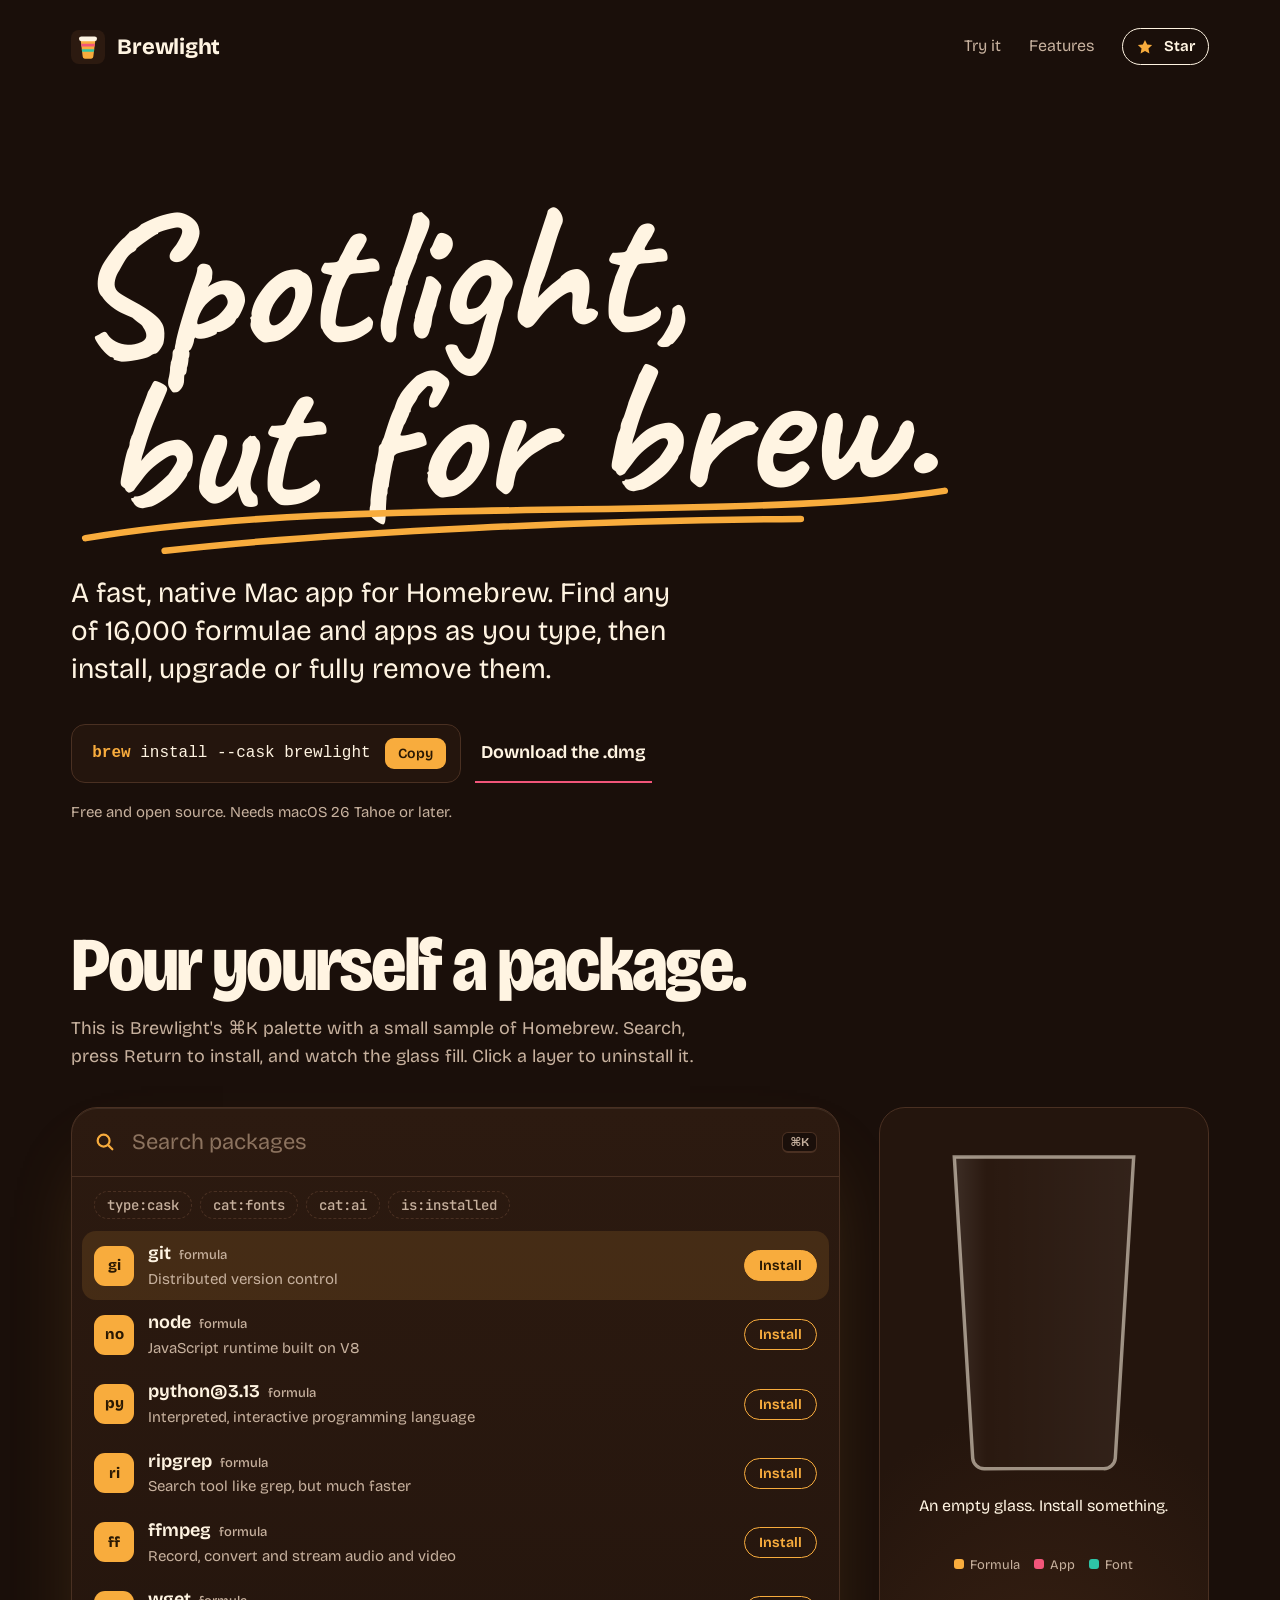
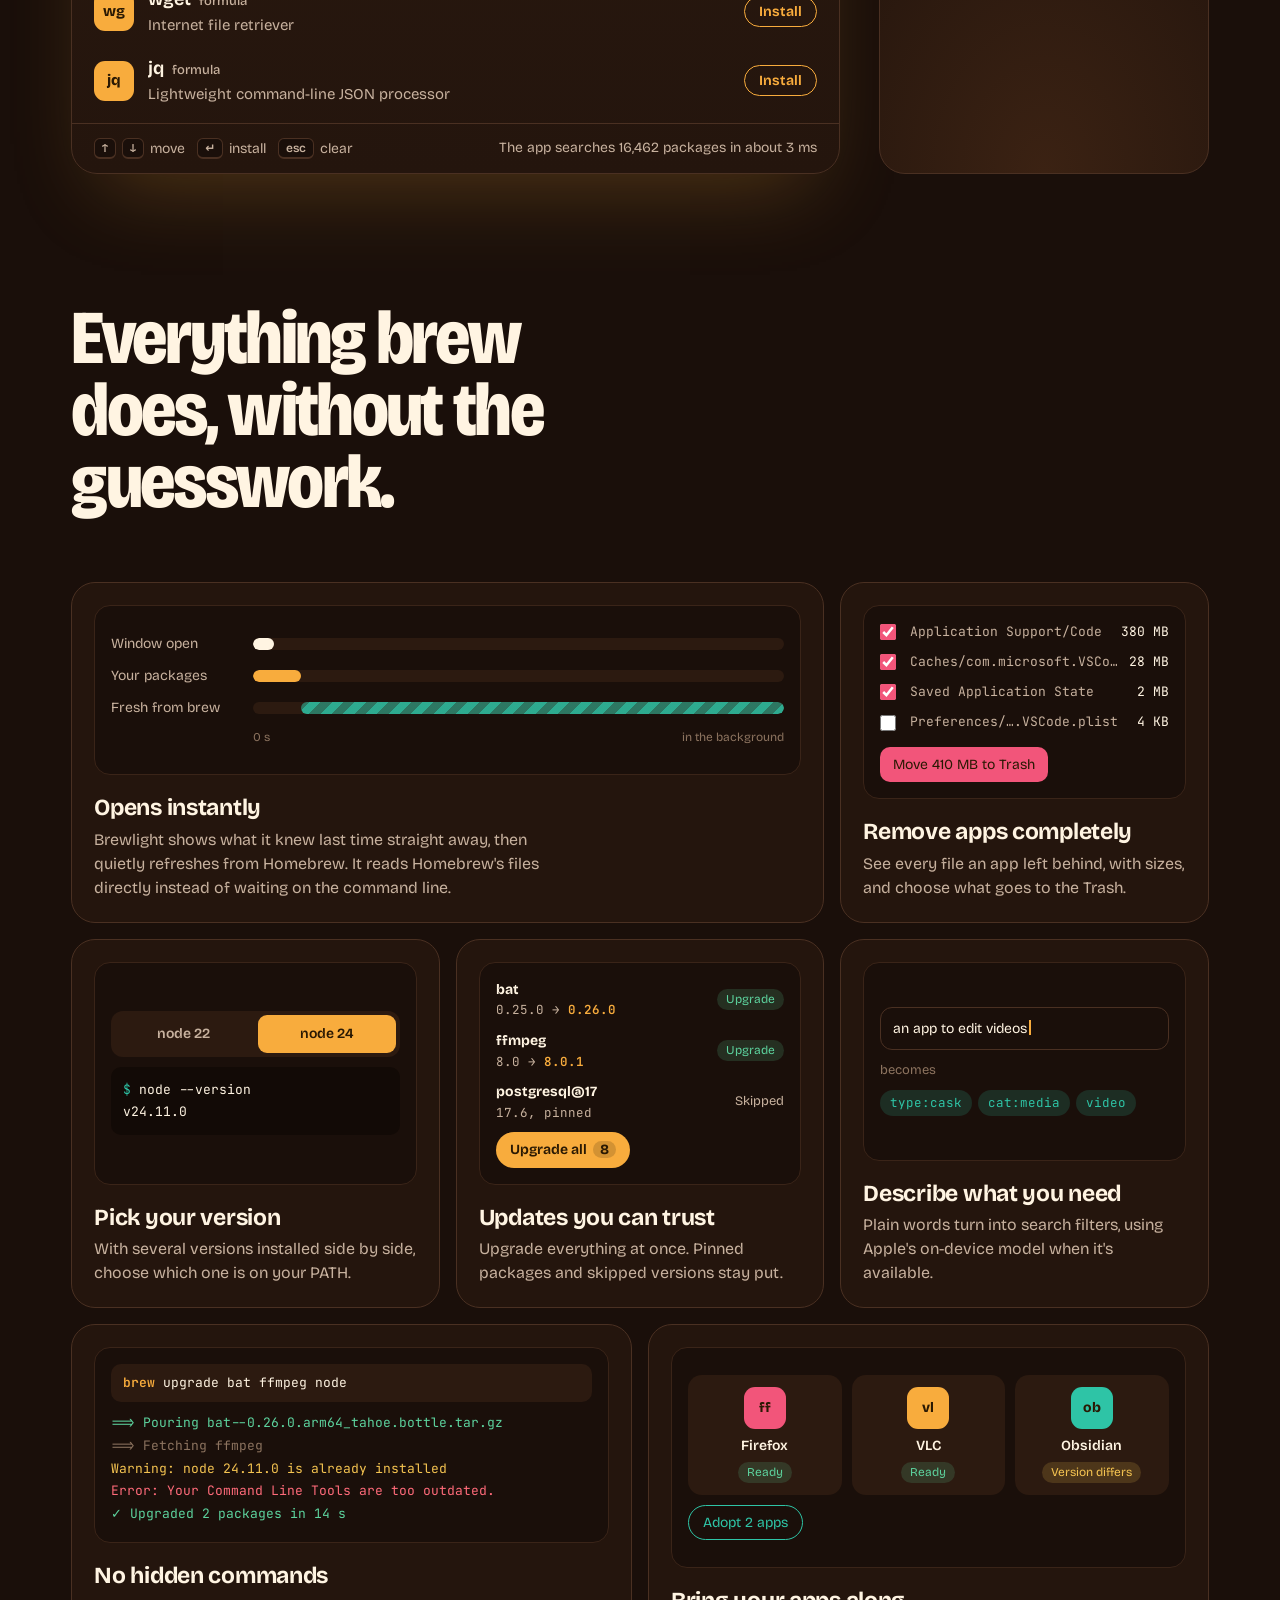
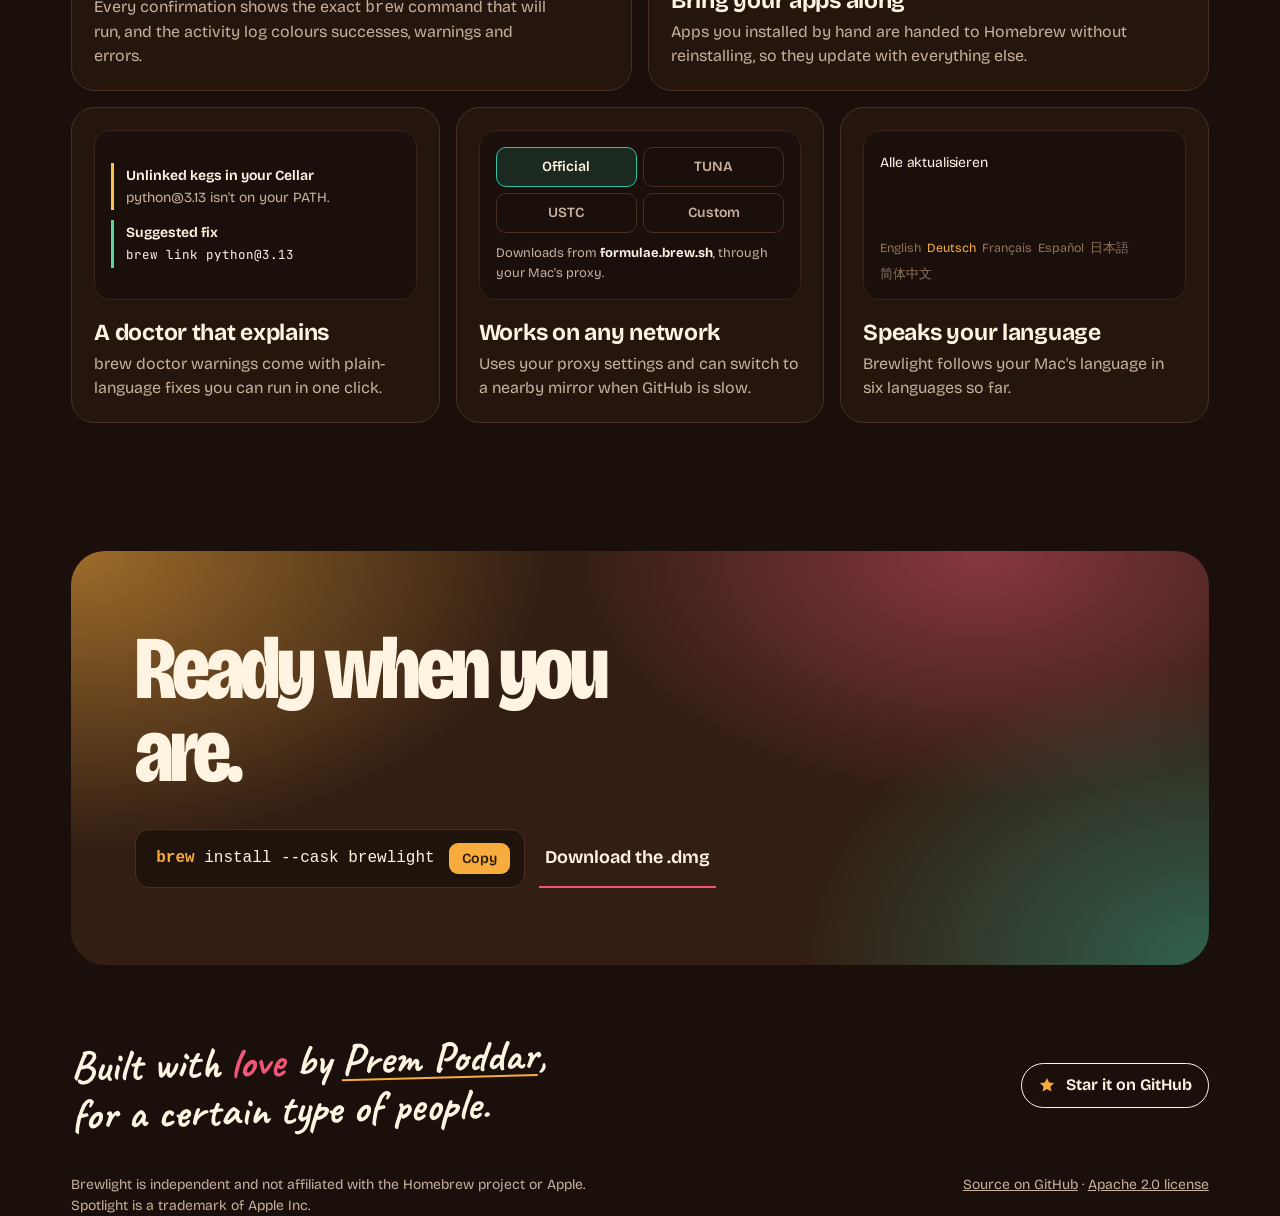
==== docs/index.html @ e0a2be88 "Add Apache 2.0 license" ====
<!doctype html>
<html lang="en">
<head>
<meta charset="utf-8">
<meta name="viewport" content="width=device-width, initial-scale=1">
<title>Brewlight</title>
<meta name="description" content="Brewlight is a fast, native macOS app for Homebrew. Spotlight, but for brew.">
<meta property="og:title" content="Brewlight — Spotlight, but for brew">
<meta property="og:description" content="Search 16,000 formulae and casks as you type. Install, upgrade and fully remove them from one fast Mac app.">
<link rel="icon" href="data:image/svg+xml,%3Csvg xmlns='http://www.w3.org/2000/svg' viewBox='0 0 64 64'%3E%3Crect width='64' height='64' rx='15' fill='%231A0F0A'/%3E%3Cpath d='M18 16h28l-4 34a4 4 0 0 1-4 4H26a4 4 0 0 1-4-4z' fill='%23F8AC3D'/%3E%3Cpath d='M17 14h30v7H17z' fill='%23FFF4E2' rx='3'/%3E%3C/svg%3E">
<link rel="preconnect" href="https://fonts.googleapis.com">
<link rel="preconnect" href="https://fonts.gstatic.com" crossorigin>
<link href="https://fonts.googleapis.com/css2?family=Caveat:wght@700&family=Bricolage+Grotesque:opsz,wdth,wght@12..96,75..100,300..800&family=JetBrains+Mono:wght@400;600&display=swap" rel="stylesheet">
<style>
:root {
  --stout: #1A0F0A;
  --stout-2: #24150D;
  --stout-3: #321E13;
  --line: #4A3022;
  --foam: #FFF4E2;
  --muted: #C7B19E;
  --amber: #F8AC3D;
  --cherry: #F2557A;
  --hop: #2EC4A6;
  --ink: #2A1903;
  --display: "Bricolage Grotesque", ui-sans-serif, system-ui, sans-serif;
  --mono: "JetBrains Mono", ui-monospace, Menlo, monospace;
  --gutter: clamp(16px, 4vw, 56px);
}
* { box-sizing: border-box; }
html { -webkit-text-size-adjust: 100%; }
body {
  margin: 0;
  background: var(--stout);
  color: var(--foam);
  font-family: var(--display);
  font-size: 18px;
  line-height: 1.55;
  font-variation-settings: "opsz" 18;
  overflow-x: hidden;
}
a { color: inherit; }
:focus-visible { outline: 3px solid var(--amber); outline-offset: 3px; border-radius: 6px; }
.wrap { max-width: 1240px; margin: 0 auto; padding: 0 var(--gutter); }

/* Nav */
nav { display: flex; align-items: center; justify-content: space-between; padding-top: 28px; padding-bottom: 28px; }
.brand { display: flex; align-items: center; gap: 12px; font-weight: 750; font-size: 22px; text-decoration: none; letter-spacing: -0.01em; }
.brand svg { width: 34px; height: 34px; }
.nav-links { display: flex; gap: 28px; font-size: 16px; }
.nav-links a { text-decoration: none; color: var(--muted); }
.nav-links a:hover { color: var(--foam); }

/* Hero */
.hero { padding-top: clamp(40px, 9vw, 120px); padding-bottom: clamp(48px, 7vw, 96px); }
h1 {
  margin: 0;
  font-family: "Caveat", "Bradley Hand", cursive;
  font-weight: 700;
  font-size: clamp(76px, 15vw, 220px);
  line-height: 0.84;
  letter-spacing: -0.01em;
  color: var(--foam);
  transform: rotate(-2deg);
  transform-origin: left center;
}
h1 span { display: block; }
h1 .u { position: relative; width: fit-content; padding-left: .12em; }
.scribble {
  position: absolute; left: 0; right: -2%; bottom: -.16em; width: 102%; height: .3em;
  overflow: visible; pointer-events: none;
}
.scribble path {
  fill: none; stroke: var(--amber); stroke-width: 3.4; stroke-linecap: round; stroke-linejoin: round;
}
.scribble { clip-path: inset(-20% 100% -20% 0); animation: draw .8s cubic-bezier(.6,.1,.3,1) .35s forwards; }
@keyframes draw { to { clip-path: inset(-20% -2% -20% 0); } }
.lede {
  max-width: 34ch;
  margin: clamp(28px, 4vw, 44px) 0 0;
  font-size: clamp(21px, 2.3vw, 28px);
  line-height: 1.35;
  color: var(--foam);
  font-weight: 400;
  font-variation-settings: "opsz" 28;
}
.cta { display: flex; flex-wrap: wrap; gap: 14px; margin-top: 36px; align-items: center; }
.cmd {
  display: inline-flex; align-items: center; gap: 14px;
  font-family: var(--mono); font-size: 16px;
  background: var(--stout-2); border: 1px solid var(--line);
  padding: 13px 14px 13px 20px; border-radius: 14px; color: var(--foam);
  max-width: 100%;
}
.cmd code { white-space: nowrap; overflow: hidden; text-overflow: ellipsis; }
.cmd code b { color: var(--amber); font-weight: 600; }
.copy {
  font: 600 14px var(--display); color: var(--ink); background: var(--amber);
  border: 0; border-radius: 9px; padding: 7px 13px; cursor: pointer;
}
.copy:hover { background: #FFC060; }
.dl { font-weight: 650; text-decoration: none; padding: 14px 6px; border-bottom: 2px solid var(--cherry); }
.req { margin-top: 18px; font-size: 15px; color: var(--muted); }

/* Toy */
.tap { padding-bottom: clamp(72px, 10vw, 140px); }
.tap h2, .features h2 {
  font-weight: 800; font-size: clamp(40px, 6vw, 76px); line-height: 0.95; letter-spacing: -0.035em;
  font-variation-settings: "opsz" 72, "wdth" 85; margin: 0 0 14px;
}
.tap-intro { color: var(--muted); max-width: 52ch; margin: 0 0 36px; }
.bar {
  display: grid; grid-template-columns: minmax(0, 1fr) 330px; gap: clamp(20px, 3vw, 44px);
  align-items: stretch;
}
.palette {
  background: linear-gradient(180deg, #2C1A10, var(--stout-2));
  border: 1px solid var(--line); border-radius: 26px;
  box-shadow: 0 40px 80px -30px rgba(248, 172, 61, .25), inset 0 1px 0 rgba(255, 244, 226, .08);
  display: flex; flex-direction: column; overflow: hidden; min-width: 0;
}
.search { display: flex; align-items: center; gap: 14px; padding: 20px 22px; border-bottom: 1px solid var(--line); }
.search svg { flex: none; width: 22px; height: 22px; color: var(--amber); }
.search input {
  flex: 1; min-width: 0; background: none; border: 0; outline: none; color: var(--foam);
  font: 400 22px var(--display); font-variation-settings: "opsz" 22;
}
.search input::placeholder { color: #8C735F; }
.search kbd { flex: none; }
kbd {
  font: 600 12px var(--display); color: var(--muted); border: 1px solid var(--line);
  border-bottom-width: 2px; border-radius: 6px; padding: 2px 7px; background: var(--stout);
}
.chips { display: flex; gap: 8px; padding: 14px 22px 4px; flex-wrap: wrap; }
.chip {
  font: 500 14px var(--mono); color: var(--muted); background: transparent;
  border: 1px dashed var(--line); border-radius: 999px; padding: 4px 12px; cursor: pointer;
}
.chip:hover { color: var(--foam); border-color: var(--muted); }
.results { list-style: none; margin: 0; padding: 8px 10px; flex: 1; min-height: 418px; }
.row {
  display: grid; grid-template-columns: 40px minmax(0, 1fr) auto; gap: 14px; align-items: center;
  padding: 9px 12px; border-radius: 14px; cursor: pointer;
}
.row[aria-selected="true"] { background: rgba(248, 172, 61, .13); }
.tile {
  width: 40px; height: 40px; border-radius: 11px; display: grid; place-items: center;
  font-weight: 750; font-size: 15px; color: var(--ink);
}
.tile.formula { background: var(--amber); }
.tile.cask { background: var(--cherry); }
.tile.font { background: var(--hop); }
.meta { min-width: 0; }
.name { font-weight: 650; display: flex; gap: 8px; align-items: baseline; min-width: 0; }
.name .n { white-space: nowrap; overflow: hidden; text-overflow: ellipsis; min-width: 0; }
.kind { font-size: 13px; font-weight: 500; color: var(--muted); flex: none; }
.desc { font-size: 15px; color: var(--muted); white-space: nowrap; overflow: hidden; text-overflow: ellipsis; }
.act {
  font: 650 14px var(--display); border-radius: 999px; padding: 6px 14px; cursor: pointer;
  border: 1.5px solid var(--amber); background: transparent; color: var(--amber);
}
.act.on { border-color: var(--line); color: var(--muted); }
.row[aria-selected="true"] .act:not(.on) { background: var(--amber); color: var(--ink); }
.empty { padding: 40px 14px; color: var(--muted); }
.empty b { color: var(--foam); font-weight: 600; }
.foot {
  display: flex; justify-content: space-between; gap: 12px; flex-wrap: wrap;
  padding: 13px 22px; border-top: 1px solid var(--line); font-size: 14px; color: var(--muted);
}
.foot span { display: inline-flex; gap: 6px; align-items: center; margin-right: 12px; }

.glass-side {
  background: radial-gradient(120% 80% at 50% 100%, #3B2213 0%, var(--stout-2) 70%);
  border: 1px solid var(--line); border-radius: 26px; padding: 26px 22px 22px;
  display: flex; flex-direction: column; align-items: center; text-align: center;
}
.glass { width: 100%; max-width: 230px; height: auto; display: block; }
.glass .layer { cursor: pointer; }
.glass .layer:hover rect, .glass .layer:focus-visible rect { filter: brightness(1.15); }
.glass .layer:focus { outline: none; }
.glass .layer text { font: 650 12px var(--display); fill: var(--ink); pointer-events: none; }
.status { margin-top: 16px; min-height: 3.1em; font-size: 16px; line-height: 1.4; }
.status b { font-weight: 650; }
.reset {
  margin-top: 8px; background: none; border: 0; color: var(--muted); font: 500 14px var(--display);
  text-decoration: underline; text-underline-offset: 3px; cursor: pointer;
}
.legend { display: flex; gap: 14px; justify-content: center; margin-top: 10px; font-size: 13px; color: var(--muted); flex-wrap: wrap; }
.legend i { display: inline-block; width: 10px; height: 10px; border-radius: 3px; margin-right: 6px; }

@keyframes rise { from { transform: translateY(0); opacity: .0; } 15% { opacity: .7; } to { transform: translateY(-260px); opacity: 0; } }
.bubble { animation: rise linear infinite; }
.drop { position: fixed; z-index: 9; pointer-events: none; font: 650 13px var(--display); color: var(--ink); padding: 5px 11px; border-radius: 999px; }

/* Features */
.features { padding-bottom: clamp(72px, 10vw, 140px); }
.features h2 { max-width: 14ch; margin-bottom: clamp(36px, 5vw, 64px); }
.bento { display: grid; grid-template-columns: repeat(6, minmax(0, 1fr)); gap: 16px; }
.tile-f {
  grid-column: span 2; background: var(--stout-2); border: 1px solid var(--line); border-radius: 24px;
  padding: 22px; display: flex; flex-direction: column; gap: 20px; min-width: 0;
}
.tile-f.w4 { grid-column: span 4; }
.tile-f.w3 { grid-column: span 3; }
.tile-f h3 { margin: 0 0 6px; font-size: 23px; line-height: 1.15; font-weight: 700; letter-spacing: -0.012em; font-variation-settings: "opsz" 24; }
.tile-f p { margin: 0; color: var(--muted); font-size: 16px; line-height: 1.5; max-width: 46ch; }
.vis {
  background: var(--stout); border: 1px solid #3A2418; border-radius: 16px; padding: 16px;
  font-size: 14px; flex: 1; display: flex; flex-direction: column; justify-content: center; gap: 10px; min-height: 168px;
}
.vis .mono, .log { font-family: var(--mono); font-size: 13px; }
.vis button { font: inherit; cursor: pointer; }

/* Instant */
.lane { display: grid; grid-template-columns: 128px minmax(0, 1fr); gap: 14px; align-items: center; }
.lane span { color: var(--muted); }
.track { height: 12px; border-radius: 6px; background: #2C1A10; position: relative; overflow: hidden; }
.track i { position: absolute; inset: 0 auto 0 0; border-radius: 6px; }
.track.t1 i { width: 4%; background: var(--foam); }
.track.t2 i { width: 9%; background: var(--amber); }
.track.t3 i { left: 9%; width: 91%; background: repeating-linear-gradient(-45deg, rgba(46,196,166,.85) 0 8px, rgba(46,196,166,.55) 8px 16px); }
.scale { display: flex; justify-content: space-between; color: #8C735F; font-size: 12px; padding-left: 142px; }

/* Remove */
.file { display: grid; grid-template-columns: 20px minmax(0, 1fr) auto; gap: 10px; align-items: center; cursor: pointer; }
.file input { accent-color: var(--cherry); width: 16px; height: 16px; margin: 0; }
.file .path { white-space: nowrap; overflow: hidden; text-overflow: ellipsis; color: var(--muted); }
.file .sz { color: var(--foam); font-variant-numeric: tabular-nums; }
.trash { margin-top: 4px; align-self: flex-start; border: 0; border-radius: 10px; padding: 7px 13px; background: var(--cherry); color: var(--ink); font-weight: 650; }

/* Version */
.seg { display: flex; gap: 6px; background: #2C1A10; border-radius: 12px; padding: 4px; }
.seg button { flex: 1; border: 0; border-radius: 9px; padding: 8px 6px; background: none; color: var(--muted); font-weight: 600; }
.seg button[aria-pressed="true"] { background: var(--amber); color: var(--ink); }
.term { font-family: var(--mono); font-size: 13px; background: #120A06; border-radius: 10px; padding: 12px; line-height: 1.7; }
.term .pr { color: var(--hop); }

/* Updates */
.up { display: grid; grid-template-columns: minmax(0, 1fr) auto; gap: 8px; align-items: center; }
.up .v { font-family: var(--mono); font-size: 12.5px; color: var(--muted); }
.up .v b { color: var(--amber); font-weight: 600; }
.pin { color: var(--muted); font-size: 13px; }
.all { align-self: flex-start; border: 0; border-radius: 999px; padding: 7px 14px; background: var(--amber); color: var(--ink); font-weight: 650; }
.all b { background: rgba(42, 25, 3, .18); border-radius: 999px; padding: 0 7px; margin-left: 6px; }

/* Smart */
.ask { border: 1px solid var(--line); border-radius: 12px; padding: 10px 12px; color: var(--foam); }
.ask::after { content: ""; display: inline-block; width: 2px; height: 1.05em; background: var(--amber); vertical-align: -2px; margin-left: 2px; animation: blink 1s steps(2) infinite; }
@keyframes blink { 50% { opacity: 0; } }
.becomes { color: #8C735F; font-size: 13px; }
.fchips { display: flex; gap: 6px; flex-wrap: wrap; }
.fchips span { font-family: var(--mono); font-size: 12.5px; border-radius: 999px; padding: 3px 10px; background: rgba(46,196,166,.16); color: var(--hop); }

/* Log */
.cmdline { font-family: var(--mono); font-size: 13px; background: #2C1A10; border-radius: 10px; padding: 9px 12px; white-space: nowrap; overflow: hidden; text-overflow: ellipsis; }
.cmdline b { color: var(--amber); font-weight: 600; }
.log { line-height: 1.75; }
.log div { white-space: nowrap; overflow: hidden; text-overflow: ellipsis; }
.log .ok { color: #5DD39E; } .log .warn { color: #F5C451; } .log .err { color: #FF6B7A; } .log .dim { color: #8C735F; }

/* Adopt */
.apps { display: grid; grid-template-columns: repeat(3, minmax(0, 1fr)); gap: 10px; }
.app { background: #2C1A10; border-radius: 14px; padding: 12px 10px; text-align: center; display: flex; flex-direction: column; align-items: center; gap: 6px; min-width: 0; }
.app .ic { width: 42px; height: 42px; border-radius: 11px; display: grid; place-items: center; font-weight: 750; color: var(--ink); }
.app .nm { font-weight: 600; white-space: nowrap; overflow: hidden; text-overflow: ellipsis; max-width: 100%; }
.badge { font-size: 12px; border-radius: 999px; padding: 1px 9px; }
.badge.ready { background: rgba(93,211,158,.16); color: #5DD39E; }
.badge.diff { background: rgba(245,196,81,.16); color: #F5C451; }
.app.done .badge { background: rgba(255,244,226,.1); color: var(--foam); }
.adopt { align-self: flex-start; border: 1.5px solid var(--hop); background: none; color: var(--hop); border-radius: 999px; padding: 6px 14px; font-weight: 650; }

/* Doctor */
.dx { border-left: 3px solid #F5C451; padding: 2px 0 2px 12px; }
.dx b { display: block; font-weight: 650; }
.dx span { color: var(--muted); }
.fix { border-left-color: #5DD39E; }
.fix code { font-family: var(--mono); font-size: 12.5px; color: var(--foam); }

/* Network */
.mirror { display: grid; grid-template-columns: 1fr 1fr; gap: 6px; }
.mirror button { border: 1px solid var(--line); background: none; color: var(--muted); border-radius: 10px; padding: 8px; font-weight: 600; }
.mirror button[aria-pressed="true"] { border-color: var(--hop); color: var(--foam); background: rgba(46,196,166,.14); }
.speed { color: var(--muted); font-size: 13px; }
.speed b { color: var(--foam); }

/* Languages */
.lang { align-items: flex-start; justify-content: space-between; }
.say { font-size: clamp(26px, 3vw, 34px); line-height: 1.1; font-weight: 750; letter-spacing: -0.01em; min-height: 2.2em; display: flex; align-items: center; cursor: pointer; background: none; border: 0; color: var(--foam); padding: 0; text-align: left; }
.langs { display: flex; gap: 6px; flex-wrap: wrap; }
.langs span { font-size: 12.5px; color: #8C735F; }
.langs span.on { color: var(--amber); }

/* Credit */
.credit { padding-bottom: 40px; display: flex; align-items: center; justify-content: space-between; gap: 24px; flex-wrap: wrap; }
.credit p { margin: 0; font-family: "Caveat", cursive; font-weight: 700; font-size: clamp(30px, 4vw, 44px); line-height: 1.1; transform: rotate(-1.5deg); }
.credit a { text-decoration-color: var(--amber); text-decoration-thickness: 2px; text-underline-offset: 5px; }
.heart { color: var(--cherry); }
.star {
  display: inline-flex; align-items: center; gap: 10px; text-decoration: none; font-weight: 650;
  border: 1.5px solid var(--foam); border-radius: 999px; padding: 9px 16px; color: var(--foam); font-size: 16px;
}
.star:hover { background: var(--foam); color: var(--stout); }
.star svg { width: 18px; height: 18px; fill: var(--amber); }
.star .count { font-variant-numeric: tabular-nums; border-left: 1px solid currentColor; padding-left: 10px; opacity: .8; }
.star .count:empty { display: none; }
.nav-links .star { padding: 6px 13px; font-size: 15px; color: var(--foam); }
.nav-links { align-items: center; }

/* Closing */
.last { padding-bottom: 72px; }
.last-inner {
  border-radius: 34px; padding: clamp(36px, 6vw, 80px) clamp(24px, 5vw, 72px);
  background:
    radial-gradient(70% 120% at 0% 0%, rgba(248,172,61,.55), transparent 60%),
    radial-gradient(60% 120% at 100% 100%, rgba(46,196,166,.4), transparent 60%),
    radial-gradient(60% 100% at 80% 0%, rgba(242,85,122,.45), transparent 60%),
    var(--stout-3);
}
.last h2 { margin: 0 0 26px; font-size: clamp(44px, 7vw, 96px); line-height: .92; letter-spacing: -0.04em; font-weight: 800; font-variation-settings: "opsz" 96, "wdth" 80; max-width: 12ch; }
.last .cmd { background: rgba(26, 15, 10, .75); }
footer { padding-bottom: 48px; font-size: 14px; color: var(--muted); display: flex; justify-content: space-between; gap: 20px; flex-wrap: wrap; }
footer p { margin: 0; max-width: 60ch; }

@media (max-width: 900px) {
  .bar { grid-template-columns: 1fr; }
  .glass-side { flex-direction: row; text-align: left; gap: 20px; align-items: center; order: -1; padding: 18px; }
  .glass { max-width: 140px; flex: none; }
  .glass-info { flex: 1; min-width: 0; }
  .legend { justify-content: flex-start; }
  .bento { grid-template-columns: repeat(2, minmax(0, 1fr)); }
  .tile-f, .tile-f.w3 { grid-column: span 1; }
  .tile-f.w4 { grid-column: span 2; }
}
@media (max-width: 640px) {
  .bento { grid-template-columns: 1fr; }
  .tile-f, .tile-f.w3, .tile-f.w4 { grid-column: span 1; }
  .lane { grid-template-columns: 96px minmax(0, 1fr); }
  .scale { padding-left: 110px; }
}
@media (max-width: 560px) {
  body { font-size: 17px; }
  .nav-links a.hide-sm { display: none; }
  .search input { font-size: 18px; }
  .search kbd { display: none; }
  .results { min-height: 300px; padding: 6px 4px; }
  .status { min-height: 4.2em; font-size: 15px; }
  .row { grid-template-columns: 36px minmax(0, 1fr) auto; gap: 10px; padding: 8px; }
  .tile { width: 36px; height: 36px; }
  .foot .keys { display: none; }
  .cmd { font-size: 14px; padding-left: 14px; }
  .glass { max-width: 110px; }
}
@media (prefers-reduced-motion: reduce) {
  .scribble { animation: none; clip-path: none; }
  .bubble { animation: none; display: none; }
  .ask::after { animation: none; }
}
</style>
</head>
<body>

<header class="wrap">
  <nav aria-label="Main">
    <a class="brand" href="#">
      <svg viewBox="0 0 64 64" aria-hidden="true"><rect width="64" height="64" rx="15" fill="#2C1A10"/><path d="M18 18h28l-4 32a4 4 0 0 1-4 4H26a4 4 0 0 1-4-4z" fill="#F8AC3D"/><path d="M19 26h26l-.6 5H19.6z" fill="#F2557A"/><path d="M20.3 36h23.4l-.6 5H20.9z" fill="#2EC4A6"/><rect x="15" y="12" width="34" height="9" rx="4.5" fill="#FFF4E2"/></svg>
      Brewlight
    </a>
    <div class="nav-links">
      <a href="#try" class="hide-sm">Try it</a>
      <a href="#features" class="hide-sm">Features</a>
      <a class="star" href="https://github.com/prempoddar/Brewlight"><svg viewBox="0 0 24 24" aria-hidden="true"><path d="M12 2.5l2.9 6.1 6.6.8-4.9 4.6 1.3 6.6L12 17.3l-5.9 3.3 1.3-6.6L2.5 9.4l6.6-.8z"/></svg>Star<span class="count" data-stars></span></a>
    </div>
  </nav>
</header>

<main>
  <section class="hero wrap">
    <h1><span>Spotlight,</span><span class="u">but for brew.<svg class="scribble" viewBox="0 0 400 30" preserveAspectRatio="none" aria-hidden="true"><path d="M4 18 C 70 8, 150 10, 230 12 S 360 14, 396 9 M 40 26 C 120 19, 240 18, 330 21"/></svg></span></h1>
    <p class="lede">A fast, native Mac app for Homebrew. Find any of 16,000 formulae and apps as you type, then install, upgrade or fully remove them.</p>
    <div class="cta">
      <div class="cmd"><code><b>brew</b> install --cask brewlight</code><button class="copy" data-copy="brew install --cask brewlight">Copy</button></div>
      <a class="dl" href="https://github.com/prempoddar/Brewlight/releases/latest">Download the .dmg</a>
    </div>
    <p class="req">Free and open source. Needs macOS 26 Tahoe or later.</p>
  </section>

  <section class="tap wrap" id="try" aria-labelledby="try-title">
    <h2 id="try-title">Pour yourself a package.</h2>
    <p class="tap-intro">This is Brewlight's ⌘K palette with a small sample of Homebrew. Search, press Return to install, and watch the glass fill. Click a layer to uninstall it.</p>

    <div class="bar">
      <div class="palette">
        <div class="search">
          <svg viewBox="0 0 24 24" fill="none" stroke="currentColor" stroke-width="2.4" stroke-linecap="round" aria-hidden="true"><circle cx="10.5" cy="10.5" r="6.5"/><path d="m20 20-4.6-4.6"/></svg>
          <input id="q" type="text" autocomplete="off" spellcheck="false" aria-label="Search packages" aria-controls="results" placeholder="Search packages">
          <kbd>⌘K</kbd>
        </div>
        <div class="chips" aria-label="Filter examples">
          <button class="chip" data-q="type:cask ">type:cask</button>
          <button class="chip" data-q="cat:fonts ">cat:fonts</button>
          <button class="chip" data-q="cat:ai ">cat:ai</button>
          <button class="chip" data-q="is:installed ">is:installed</button>
        </div>
        <ul class="results" id="results" role="listbox" aria-label="Results"></ul>
        <div class="foot">
          <div class="keys"><span><kbd>↑</kbd><kbd>↓</kbd> move</span><span><kbd>↵</kbd> install</span><span><kbd>esc</kbd> clear</span></div>
          <div id="timing" aria-live="polite"></div>
        </div>
      </div>

      <div class="glass-side">
        <svg class="glass" id="glass" viewBox="0 0 200 300" role="group" aria-label="Your glass of installed packages">
          <defs>
            <clipPath id="cup"><path d="M22 20h156l-16 262a10 10 0 0 1-10 9H48a10 10 0 0 1-10-9z"/></clipPath>
            <linearGradient id="shine" x1="0" x2="1"><stop offset="0" stop-color="#fff" stop-opacity=".16"/><stop offset=".25" stop-color="#fff" stop-opacity="0"/><stop offset="1" stop-color="#fff" stop-opacity=".05"/></linearGradient>
          </defs>
          <g clip-path="url(#cup)">
            <rect x="0" y="0" width="200" height="300" fill="#2A1910"/>
            <g id="layers"></g>
            <path id="foam" d="" fill="#FFF4E2"/>
            <g id="bubbles"></g>
            <rect x="0" y="0" width="200" height="300" fill="url(#shine)" pointer-events="none"/>
          </g>
          <path d="M22 20h156l-16 262a10 10 0 0 1-10 9H48a10 10 0 0 1-10-9z" fill="none" stroke="#FFF4E2" stroke-opacity=".55" stroke-width="3"/>
        </svg>
        <div class="glass-info">
          <div class="status" id="status" aria-live="polite">An empty glass. Install something.</div>
          <div class="legend"><span><i style="background:var(--amber)"></i>Formula</span><span><i style="background:var(--cherry)"></i>App</span><span><i style="background:var(--hop)"></i>Font</span></div>
          <button class="reset" id="reset" hidden>Empty the glass</button>
        </div>
      </div>
    </div>
  </section>

  <section class="features wrap" id="features" aria-labelledby="features-title">
    <h2 id="features-title">Everything brew does, without the guesswork.</h2>
    <div class="bento">
      <article class="tile-f w4">
        <div class="vis" aria-hidden="true">
          <div class="lane"><span>Window open</span><div class="track t1"><i></i></div></div>
          <div class="lane"><span>Your packages</span><div class="track t2"><i></i></div></div>
          <div class="lane"><span>Fresh from brew</span><div class="track t3"><i></i></div></div>
          <div class="scale"><span>0 s</span><span>in the background</span></div>
        </div>
        <div><h3>Opens instantly</h3><p>Brewlight shows what it knew last time straight away, then quietly refreshes from Homebrew. It reads Homebrew's files directly instead of waiting on the command line.</p></div>
      </article>

      <article class="tile-f">
        <div class="vis" id="leftovers">
          <label class="file"><input type="checkbox" checked data-mb="380"><span class="path mono">Application Support/Code</span><span class="sz mono">380 MB</span></label>
          <label class="file"><input type="checkbox" checked data-mb="28"><span class="path mono">Caches/com.microsoft.VSCode</span><span class="sz mono">28 MB</span></label>
          <label class="file"><input type="checkbox" checked data-mb="2"><span class="path mono">Saved Application State</span><span class="sz mono">2 MB</span></label>
          <label class="file"><input type="checkbox" data-mb="0.004"><span class="path mono">Preferences/….VSCode.plist</span><span class="sz mono">4 KB</span></label>
          <button class="trash" type="button" tabindex="-1">Move 410 MB to Trash</button>
        </div>
        <div><h3>Remove apps completely</h3><p>See every file an app left behind, with sizes, and choose what goes to the Trash.</p></div>
      </article>

      <article class="tile-f">
        <div class="vis">
          <div class="seg" role="group" aria-label="Default node version">
            <button type="button" data-v="v22.11.0" aria-pressed="false">node 22</button>
            <button type="button" data-v="v24.11.0" aria-pressed="true">node 24</button>
          </div>
          <div class="term" aria-live="polite"><span class="pr">$</span> node --version<br><span id="nodev">v24.11.0</span></div>
        </div>
        <div><h3>Pick your version</h3><p>With several versions installed side by side, choose which one is on your PATH.</p></div>
      </article>

      <article class="tile-f">
        <div class="vis" aria-hidden="true">
          <div class="up"><div><b>bat</b><div class="v">0.25.0 → <b>0.26.0</b></div></div><span class="badge ready">Upgrade</span></div>
          <div class="up"><div><b>ffmpeg</b><div class="v">8.0 → <b>8.0.1</b></div></div><span class="badge ready">Upgrade</span></div>
          <div class="up"><div><b>postgresql@17</b><div class="v">17.6, pinned</div></div><span class="pin">Skipped</span></div>
          <span class="all">Upgrade all<b>8</b></span>
        </div>
        <div><h3>Updates you can trust</h3><p>Upgrade everything at once. Pinned packages and skipped versions stay put.</p></div>
      </article>

      <article class="tile-f">
        <div class="vis" aria-hidden="true">
          <div class="ask">an app to edit videos</div>
          <div class="becomes">becomes</div>
          <div class="fchips"><span>type:cask</span><span>cat:media</span><span>video</span></div>
        </div>
        <div><h3>Describe what you need</h3><p>Plain words turn into search filters, using Apple's on-device model when it's available.</p></div>
      </article>

      <article class="tile-f w3">
        <div class="vis" aria-hidden="true">
          <div class="cmdline"><b>brew</b> upgrade bat ffmpeg node</div>
          <div class="log">
            <div class="ok">==&gt; Pouring bat--0.26.0.arm64_tahoe.bottle.tar.gz</div>
            <div class="dim">==&gt; Fetching ffmpeg</div>
            <div class="warn">Warning: node 24.11.0 is already installed</div>
            <div class="err">Error: Your Command Line Tools are too outdated.</div>
            <div class="ok">✓ Upgraded 2 packages in 14 s</div>
          </div>
        </div>
        <div><h3>No hidden commands</h3><p>Every confirmation shows the exact <code>brew</code> command that will run, and the activity log colours successes, warnings and errors.</p></div>
      </article>

      <article class="tile-f w3">
        <div class="vis">
          <div class="apps" id="apps">
            <div class="app"><div class="ic" style="background:#F2557A">ff</div><div class="nm">Firefox</div><span class="badge ready">Ready</span></div>
            <div class="app"><div class="ic" style="background:#F8AC3D">vl</div><div class="nm">VLC</div><span class="badge ready">Ready</span></div>
            <div class="app"><div class="ic" style="background:#2EC4A6">ob</div><div class="nm">Obsidian</div><span class="badge diff">Version differs</span></div>
          </div>
          <button class="adopt" type="button" id="adopt">Adopt 2 apps</button>
        </div>
        <div><h3>Bring your apps along</h3><p>Apps you installed by hand are handed to Homebrew without reinstalling, so they update with everything else.</p></div>
      </article>

      <article class="tile-f">
        <div class="vis" aria-hidden="true">
          <div class="dx"><b>Unlinked kegs in your Cellar</b><span>python@3.13 isn't on your PATH.</span></div>
          <div class="dx fix"><b>Suggested fix</b><code>brew link python@3.13</code></div>
        </div>
        <div><h3>A doctor that explains</h3><p>brew doctor warnings come with plain-language fixes you can run in one click.</p></div>
      </article>

      <article class="tile-f">
        <div class="vis">
          <div class="mirror" role="group" aria-label="Download source">
            <button type="button" aria-pressed="true" data-s="formulae.brew.sh">Official</button>
            <button type="button" aria-pressed="false" data-s="mirrors.tuna.tsinghua.edu.cn">TUNA</button>
            <button type="button" aria-pressed="false" data-s="mirrors.ustc.edu.cn">USTC</button>
            <button type="button" aria-pressed="false" data-s="your own mirror">Custom</button>
          </div>
          <div class="speed" aria-live="polite">Downloads from <b id="mirror">formulae.brew.sh</b>, through your Mac's proxy.</div>
        </div>
        <div><h3>Works on any network</h3><p>Uses your proxy settings and can switch to a nearby mirror when GitHub is slow.</p></div>
      </article>

      <article class="tile-f">
        <div class="vis lang">
          <button class="say" type="button" id="say" aria-live="polite">Upgrade all</button>
          <div class="langs" id="langs"><span class="on">English</span><span>Deutsch</span><span>Français</span><span>Español</span><span>日本語</span><span>简体中文</span></div>
        </div>
        <div><h3>Speaks your language</h3><p>Brewlight follows your Mac's language in six languages so far.</p></div>
      </article>
    </div>
  </section>

  <section class="last wrap" aria-labelledby="last-title">
    <div class="last-inner">
      <h2 id="last-title">Ready when you are.</h2>
      <div class="cta">
        <div class="cmd"><code><b>brew</b> install --cask brewlight</code><button class="copy" data-copy="brew install --cask brewlight">Copy</button></div>
        <a class="dl" href="https://github.com/prempoddar/Brewlight/releases/latest">Download the .dmg</a>
      </div>
    </div>
  </section>
</main>

<section class="credit wrap" aria-label="Credits">
  <p>Built with <span class="heart">love</span> by <a href="https://github.com/prempoddar">Prem Poddar</a>,<br>for a certain type of people.</p>
  <a class="star" href="https://github.com/prempoddar/Brewlight"><svg viewBox="0 0 24 24" aria-hidden="true"><path d="M12 2.5l2.9 6.1 6.6.8-4.9 4.6 1.3 6.6L12 17.3l-5.9 3.3 1.3-6.6L2.5 9.4l6.6-.8z"/></svg>Star it on GitHub<span class="count" data-stars></span></a>
</section>

<footer class="wrap">
  <p>Brewlight is independent and not affiliated with the Homebrew project or Apple. Spotlight is a trademark of Apple Inc.</p>
  <span><a href="https://github.com/prempoddar/Brewlight">Source on GitHub</a> · <a href="https://github.com/prempoddar/Brewlight/blob/main/LICENSE">Apache 2.0 license</a></span>
</footer>

<script>
(() => {
  const P = [
    ["git", "formula", "dev", "Distributed version control"],
    ["node", "formula", "lang", "JavaScript runtime built on V8"],
    ["python@3.13", "formula", "lang", "Interpreted, interactive programming language"],
    ["ripgrep", "formula", "dev", "Search tool like grep, but much faster"],
    ["ffmpeg", "formula", "media", "Record, convert and stream audio and video"],
    ["wget", "formula", "net", "Internet file retriever"],
    ["jq", "formula", "dev", "Lightweight command-line JSON processor"],
    ["uv", "formula", "lang", "Very fast Python package installer"],
    ["lazygit", "formula", "dev", "Simple terminal UI for git"],
    ["bat", "formula", "dev", "cat with syntax highlighting and git integration"],
    ["starship", "formula", "term", "Fast, customizable shell prompt"],
    ["postgresql@17", "formula", "db", "Object-relational database system"],
    ["redis", "formula", "db", "In-memory data structure store"],
    ["gh", "formula", "dev", "GitHub on the command line"],
    ["ollama", "formula", "ai", "Run large language models locally"],
    ["llama.cpp", "formula", "ai", "LLM inference in C and C++"],
    ["yt-dlp", "formula", "media", "Download videos from many sites"],
    ["imagemagick", "formula", "media", "Create, edit and convert images"],
    ["htop", "formula", "sys", "Interactive process viewer"],
    ["tree", "formula", "sys", "Display directories as trees"],
    ["visual-studio-code", "cask", "dev", "Open-source code editor"],
    ["ghostty", "cask", "term", "Fast, native terminal emulator"],
    ["iterm2", "cask", "term", "Terminal emulator for macOS"],
    ["firefox", "cask", "web", "Web browser"],
    ["google-chrome", "cask", "web", "Web browser"],
    ["arc", "cask", "web", "Browser built for the way you use the web"],
    ["raycast", "cask", "prod", "Extendable launcher"],
    ["rectangle", "cask", "prod", "Move and resize windows with shortcuts"],
    ["obsidian", "cask", "prod", "Knowledge base on local Markdown files"],
    ["docker-desktop", "cask", "dev", "Build and share containerized apps"],
    ["vlc", "cask", "media", "Plays almost any video or audio file"],
    ["handbrake", "cask", "media", "Open-source video transcoder"],
    ["discord", "cask", "chat", "Voice and text chat"],
    ["slack", "cask", "chat", "Team messaging"],
    ["chatgpt", "cask", "ai", "Desktop app for ChatGPT"],
    ["lm-studio", "cask", "ai", "Discover and run local LLMs"],
    ["zed", "cask", "dev", "Fast, collaborative code editor"],
    ["font-jetbrains-mono", "font", "fonts", "Typeface for developers"],
    ["font-fira-code", "font", "fonts", "Monospaced font with ligatures"],
    ["font-inter", "font", "fonts", "Typeface for computer screens"],
    ["font-sf-mono", "font", "fonts", "Apple's monospaced font"],
    ["font-ibm-plex-sans", "font", "fonts", "IBM's corporate typeface"]
  ].map(([name, kind, cat, desc]) => ({ name, kind, cat, desc, hay: (name + " " + desc).toLowerCase() }));
  const CATS = { fonts: "fonts", font: "fonts", ai: "ai", dev: "dev", lang: "lang", media: "media", db: "db", web: "web", browsers: "web", term: "term", chat: "chat", sys: "sys", net: "net", prod: "prod" };
  const KIND_LABEL = { formula: "formula", cask: "app", font: "font" };
  const COLORS = { formula: "#F8AC3D", cask: "#F2557A", font: "#2EC4A6" };
  const HINTS = ["Search packages", "Try “type:cask browser”", "Try “cat:fonts”", "Try “is:installed”", "Try “ai”"];
  const MAX = 10, LAYER = 26, BOTTOM = 291, TOP = 20;

  const q = document.getElementById("q");
  const list = document.getElementById("results");
  const timing = document.getElementById("timing");
  const status = document.getElementById("status");
  const layersEl = document.getElementById("layers");
  const foam = document.getElementById("foam");
  const bubbles = document.getElementById("bubbles");
  const resetBtn = document.getElementById("reset");
  const reduce = matchMedia("(prefers-reduced-motion: reduce)").matches;

  let poured = [];
  let shown = [];
  let sel = 0;

  function search(text) {
    let words = text.toLowerCase().trim().split(/\s+/).filter(Boolean);
    let kind = null, cat = null, installed = false;
    words = words.filter(w => {
      if (w.startsWith("type:")) { const v = w.slice(5); kind = v === "app" ? "cask" : v; return false; }
      if (w.startsWith("cat:")) { cat = CATS[w.slice(4)] || w.slice(4); return false; }
      if (w === "is:installed") { installed = true; return false; }
      return true;
    });
    return P.filter(p =>
      (!kind || p.kind === kind || (kind === "cask" && p.kind === "font")) &&
      (!cat || p.cat === cat) &&
      (!installed || poured.includes(p.name)) &&
      words.every(w => p.hay.includes(w))
    ).sort((a, b) => {
      const w = words[0];
      if (!w) return 0;
      return (b.name.startsWith(w) - a.name.startsWith(w)) || a.name.length - b.name.length;
    });
  }

  function initials(n) { return n.replace(/^font-/, "").replace(/[^a-z0-9]/gi, "").slice(0, 2); }

  function render() {
    const t0 = performance.now();
    const all = search(q.value);
    const ms = performance.now() - t0;
    shown = all.slice(0, 7);
    sel = Math.min(sel, Math.max(0, shown.length - 1));
    timing.textContent = q.value.trim()
      ? `${all.length} of ${P.length} in ${ms < 0.1 ? "under 0.1" : ms.toFixed(1)} ms`
      : "The app searches 16,462 packages in about 3 ms";
    if (!shown.length) {
      const inst = /is:installed/.test(q.value) && !poured.length;
      list.innerHTML = `<li class="empty">${inst ? "Nothing installed yet. <b>Clear the search</b> and pour something first." : "No matching packages. Try a shorter name, or a filter like <b>type:cask</b> or <b>cat:fonts</b>."}</li>`;
      return;
    }
    list.innerHTML = shown.map((p, i) => {
      const on = poured.includes(p.name);
      return `<li class="row" role="option" id="opt-${i}" data-i="${i}" aria-selected="${i === sel}">
        <div class="tile ${p.kind}" aria-hidden="true">${initials(p.name)}</div>
        <div class="meta"><div class="name"><span class="n">${p.name}</span><span class="kind">${KIND_LABEL[p.kind]}</span></div><div class="desc">${p.desc}</div></div>
        <button class="act${on ? " on" : ""}" data-i="${i}" tabindex="-1">${on ? "Installed" : "Install"}</button>
      </li>`;
    }).join("");
    q.setAttribute("aria-activedescendant", `opt-${sel}`);
  }

  function say(html) { status.innerHTML = html; }

  function drawGlass() {
    layersEl.innerHTML = poured.map((name, i) => {
      const p = P.find(x => x.name === name);
      const y = BOTTOM - (i + 1) * LAYER;
      return `<g class="layer" tabindex="0" role="button" data-name="${name}" aria-label="Uninstall ${name}">
        <rect x="0" y="${y}" width="200" height="${LAYER + 1}" fill="${COLORS[p.kind]}"/>
        <rect x="0" y="${y}" width="200" height="1.5" fill="#000" opacity=".12"/>
        <text x="100" y="${y + 17.5}" text-anchor="middle">${name.length > 20 ? name.slice(0, 19) + "…" : name}</text>
      </g>`;
    }).join("");
    const level = BOTTOM - poured.length * LAYER;
    if (poured.length) {
      const h = poured.length >= MAX ? 16 : 9;
      let d = `M0 ${level + 2} `;
      for (let x = 0; x <= 200; x += 25) d += `Q${x + 12.5} ${level - h - (x / 25 % 2 ? 5 : 0)} ${x + 25} ${level - h + 3} `;
      d += `L200 ${level + 3} Z`;
      foam.setAttribute("d", d);
    } else foam.setAttribute("d", "");
    bubbles.innerHTML = "";
    if (!reduce && poured.length) {
      for (let i = 0; i < 12; i++) {
        const c = document.createElementNS("http://www.w3.org/2000/svg", "circle");
        c.setAttribute("cx", 40 + Math.random() * 120);
        c.setAttribute("cy", BOTTOM - 4);
        c.setAttribute("r", 1.2 + Math.random() * 2.2);
        c.setAttribute("fill", "#FFF4E2");
        c.classList.add("bubble");
        const travel = BOTTOM - level;
        c.style.animationName = "none";
        c.animate([{ transform: "translateY(0)", opacity: 0 }, { opacity: .6, offset: .2 }, { transform: `translateY(-${travel}px)`, opacity: 0 }],
          { duration: 1800 + Math.random() * 2200, delay: Math.random() * 2500, iterations: Infinity });
        bubbles.appendChild(c);
      }
    }
    resetBtn.hidden = !poured.length;
  }

  function flyChip(p, fromEl) {
    if (reduce || !fromEl) return;
    const a = fromEl.getBoundingClientRect();
    const g = document.getElementById("glass").getBoundingClientRect();
    const chip = document.createElement("div");
    chip.className = "drop";
    chip.textContent = p.name;
    chip.style.background = COLORS[p.kind];
    chip.style.left = a.left + "px";
    chip.style.top = a.top + "px";
    document.body.appendChild(chip);
    const dx = g.left + g.width / 2 - a.left - chip.offsetWidth / 2;
    const dy = g.top + g.height * 0.25 - a.top;
    chip.animate([
      { transform: "translate(0,0) scale(1)", opacity: 1 },
      { transform: `translate(${dx * .6}px, ${dy * .2 - 60}px) scale(1)`, opacity: 1, offset: .45 },
      { transform: `translate(${dx}px, ${dy}px) scale(.4)`, opacity: 0 }
    ], { duration: 650, easing: "cubic-bezier(.4,0,.7,1)" }).onfinish = () => chip.remove();
  }

  function install(i, fromEl) {
    const p = shown[i];
    if (!p) return;
    if (poured.includes(p.name)) { say(`<b>${p.name}</b> is already in your glass. Click its layer to uninstall it.`); return; }
    if (poured.length >= MAX) { say(`Your glass is full. Click a layer to uninstall something, or empty the glass.`); return; }
    flyChip(p, fromEl);
    poured.push(p.name);
    setTimeout(drawGlass, reduce ? 0 : 450);
    const cmd = p.kind === "formula" ? `brew install ${p.name}` : `brew install --cask ${p.name}`;
    say(poured.length >= MAX
      ? `Installed <b>${p.name}</b>. That's a full glass of ${MAX} packages.`
      : `Installed <b>${p.name}</b>. Brewlight ran <code style="font-family:var(--mono);font-size:.85em">${cmd}</code>`);
    render();
  }

  function uninstall(name) {
    poured = poured.filter(n => n !== name);
    drawGlass();
    say(`Uninstalled <b>${name}</b>.`);
    render();
  }

  q.addEventListener("input", () => { sel = 0; render(); });
  q.addEventListener("keydown", e => {
    if (e.key === "ArrowDown") { e.preventDefault(); sel = Math.min(sel + 1, shown.length - 1); render(); }
    else if (e.key === "ArrowUp") { e.preventDefault(); sel = Math.max(sel - 1, 0); render(); }
    else if (e.key === "Enter") { e.preventDefault(); install(sel, list.querySelector(`[data-i="${sel}"] .tile`)); }
    else if (e.key === "Escape") { q.value = ""; sel = 0; render(); }
  });
  list.addEventListener("mousemove", e => {
    const row = e.target.closest(".row");
    if (row && +row.dataset.i !== sel) { sel = +row.dataset.i; list.querySelectorAll(".row").forEach(r => r.setAttribute("aria-selected", +r.dataset.i === sel)); }
  });
  list.addEventListener("click", e => {
    const row = e.target.closest(".row");
    if (row) install(+row.dataset.i, row.querySelector(".tile"));
  });
  document.querySelectorAll(".chip").forEach(c => c.addEventListener("click", () => {
    q.value = c.dataset.q; sel = 0; render(); q.focus();
  }));
  layersEl.addEventListener("click", e => { const g = e.target.closest(".layer"); if (g) uninstall(g.dataset.name); });
  layersEl.addEventListener("keydown", e => {
    const g = e.target.closest(".layer");
    if (g && (e.key === "Enter" || e.key === " ")) { e.preventDefault(); uninstall(g.dataset.name); }
  });
  resetBtn.addEventListener("click", () => { poured = []; drawGlass(); say("An empty glass. Install something."); render(); });
  document.addEventListener("keydown", e => {
    if ((e.metaKey || e.ctrlKey) && e.key.toLowerCase() === "k") {
      e.preventDefault();
      document.getElementById("try").scrollIntoView({ behavior: reduce ? "auto" : "smooth", block: "start" });
      q.focus({ preventScroll: true });
      q.select();
    }
  });
  document.querySelectorAll(".copy").forEach(b => b.addEventListener("click", async () => {
    try { await navigator.clipboard.writeText(b.dataset.copy); b.textContent = "Copied"; }
    catch { b.textContent = "Press ⌘C"; }
    setTimeout(() => b.textContent = "Copy", 1600);
  }));

  // Feature vignettes
  const lo = document.getElementById("leftovers");
  const fmt = mb => mb >= 1 ? `${Math.round(mb)} MB` : mb > 0 ? `${Math.round(mb * 1000)} KB` : "nothing";
  lo.addEventListener("change", () => {
    const mb = [...lo.querySelectorAll("input:checked")].reduce((a, i) => a + +i.dataset.mb, 0);
    lo.querySelector(".trash").textContent = mb ? `Move ${fmt(mb)} to Trash` : "Nothing selected";
  });
  document.querySelectorAll(".seg button").forEach(b => b.addEventListener("click", () => {
    document.querySelectorAll(".seg button").forEach(x => x.setAttribute("aria-pressed", x === b));
    document.getElementById("nodev").textContent = b.dataset.v;
  }));
  document.querySelectorAll(".mirror button").forEach(b => b.addEventListener("click", () => {
    document.querySelectorAll(".mirror button").forEach(x => x.setAttribute("aria-pressed", x === b));
    document.getElementById("mirror").textContent = b.dataset.s;
  }));
  const adopt = document.getElementById("adopt");
  adopt.addEventListener("click", () => {
    const ready = [...document.querySelectorAll("#apps .app")].filter(a => a.querySelector(".badge.ready"));
    if (!ready.length) {
      document.querySelectorAll("#apps .app.done").forEach(a => { a.classList.remove("done"); a.querySelector(".badge").className = "badge ready"; a.querySelector(".badge").textContent = "Ready"; });
      adopt.textContent = "Adopt 2 apps"; return;
    }
    ready.forEach(a => { a.classList.add("done"); const bd = a.querySelector(".badge"); bd.className = "badge"; bd.textContent = "Managed by brew"; });
    adopt.textContent = "Undo the demo";
  });
  const SAY = [["English", "Upgrade all"], ["Deutsch", "Alle aktualisieren"], ["Français", "Tout mettre à niveau"], ["Español", "Actualizar todo"], ["日本語", "すべてアップグレード"], ["简体中文", "全部升级"]];
  let li = 0;
  const sayBtn = document.getElementById("say"), langs = document.querySelectorAll("#langs span");
  const nextLang = () => { li = (li + 1) % SAY.length; sayBtn.textContent = SAY[li][1]; sayBtn.lang = ["en", "de", "fr", "es", "ja", "zh-Hans"][li]; langs.forEach((s, i) => s.classList.toggle("on", i === li)); };
  sayBtn.addEventListener("click", nextLang);
  if (!reduce) setInterval(nextLang, 2200);

  fetch("https://api.github.com/repos/prempoddar/Brewlight")
    .then(r => r.ok ? r.json() : null)
    .then(d => { if (d && typeof d.stargazers_count === "number") document.querySelectorAll("[data-stars]").forEach(e => e.textContent = d.stargazers_count.toLocaleString()); })
    .catch(() => {});

  let h = 0;
  setInterval(() => { if (!q.value && document.activeElement !== q) { h = (h + 1) % HINTS.length; q.placeholder = HINTS[h]; } }, 2600);

  render();
  drawGlass();
})();
</script>
</body>
</html>
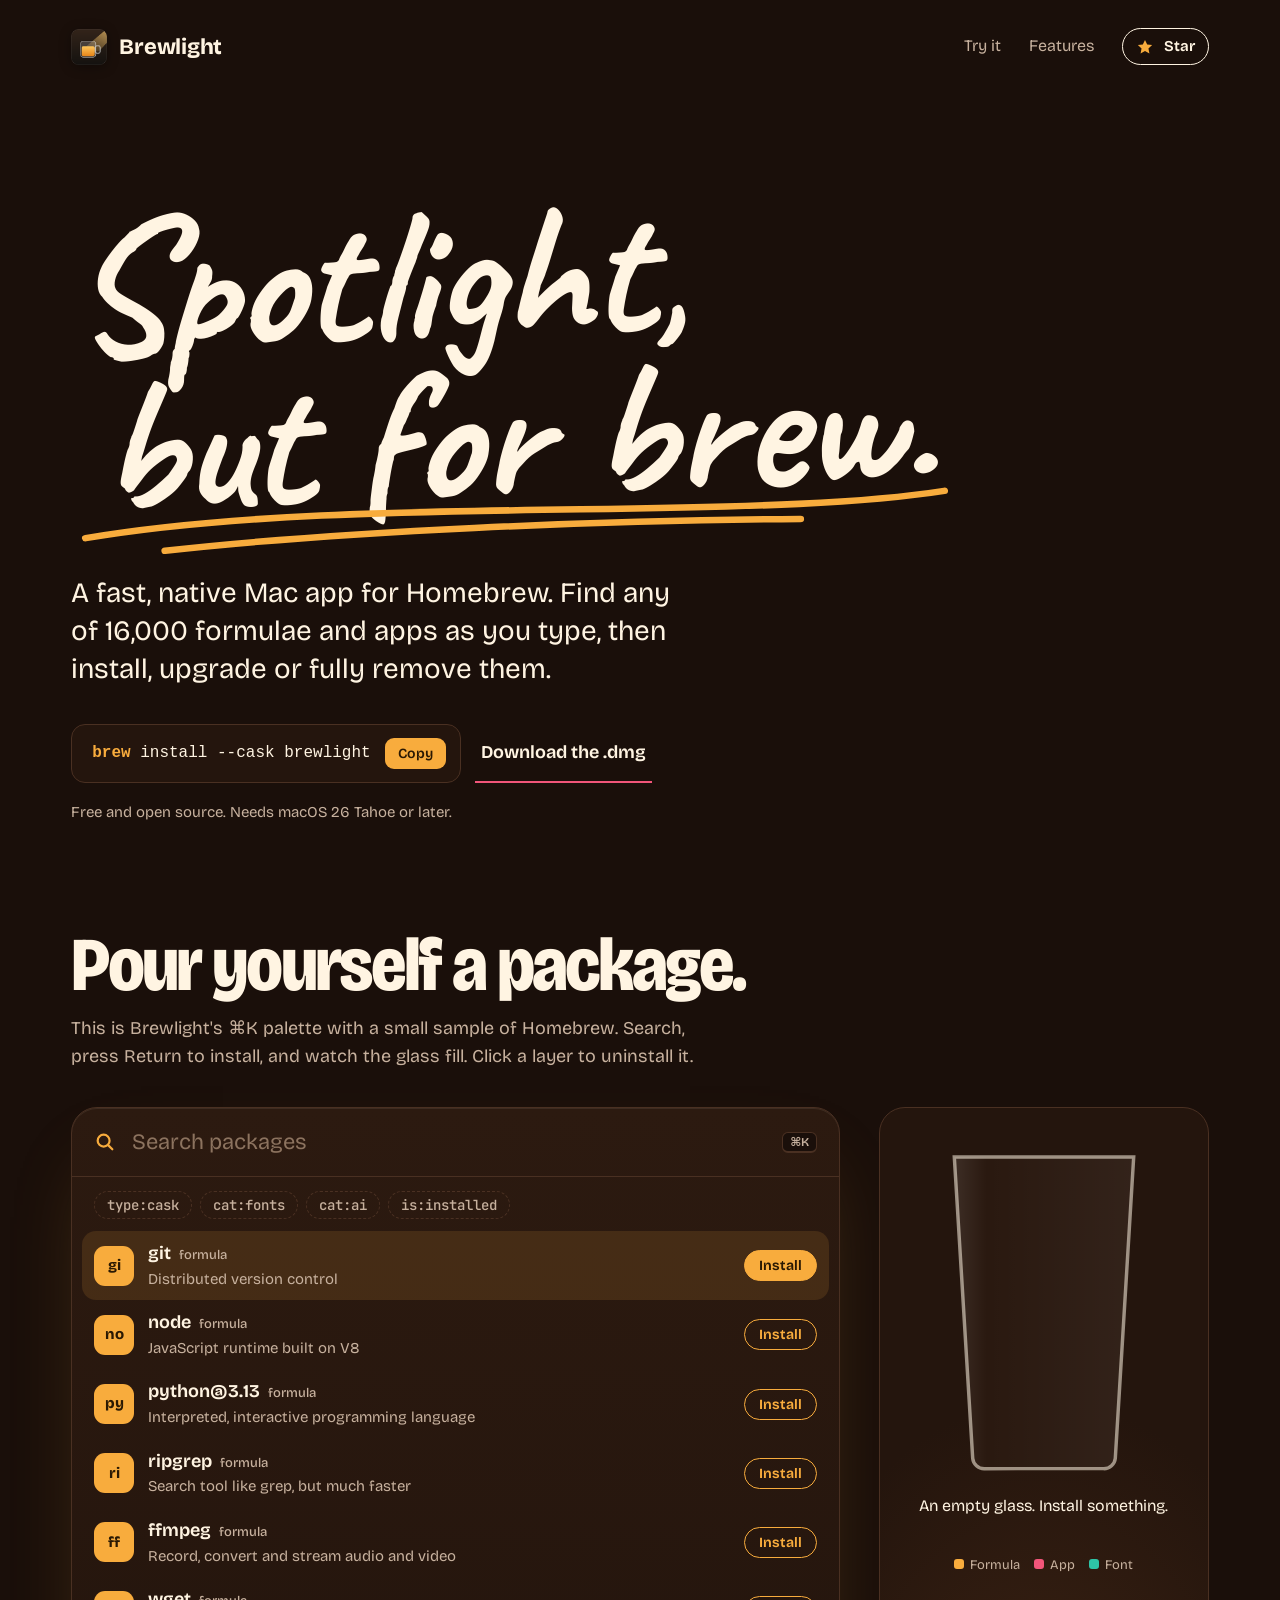
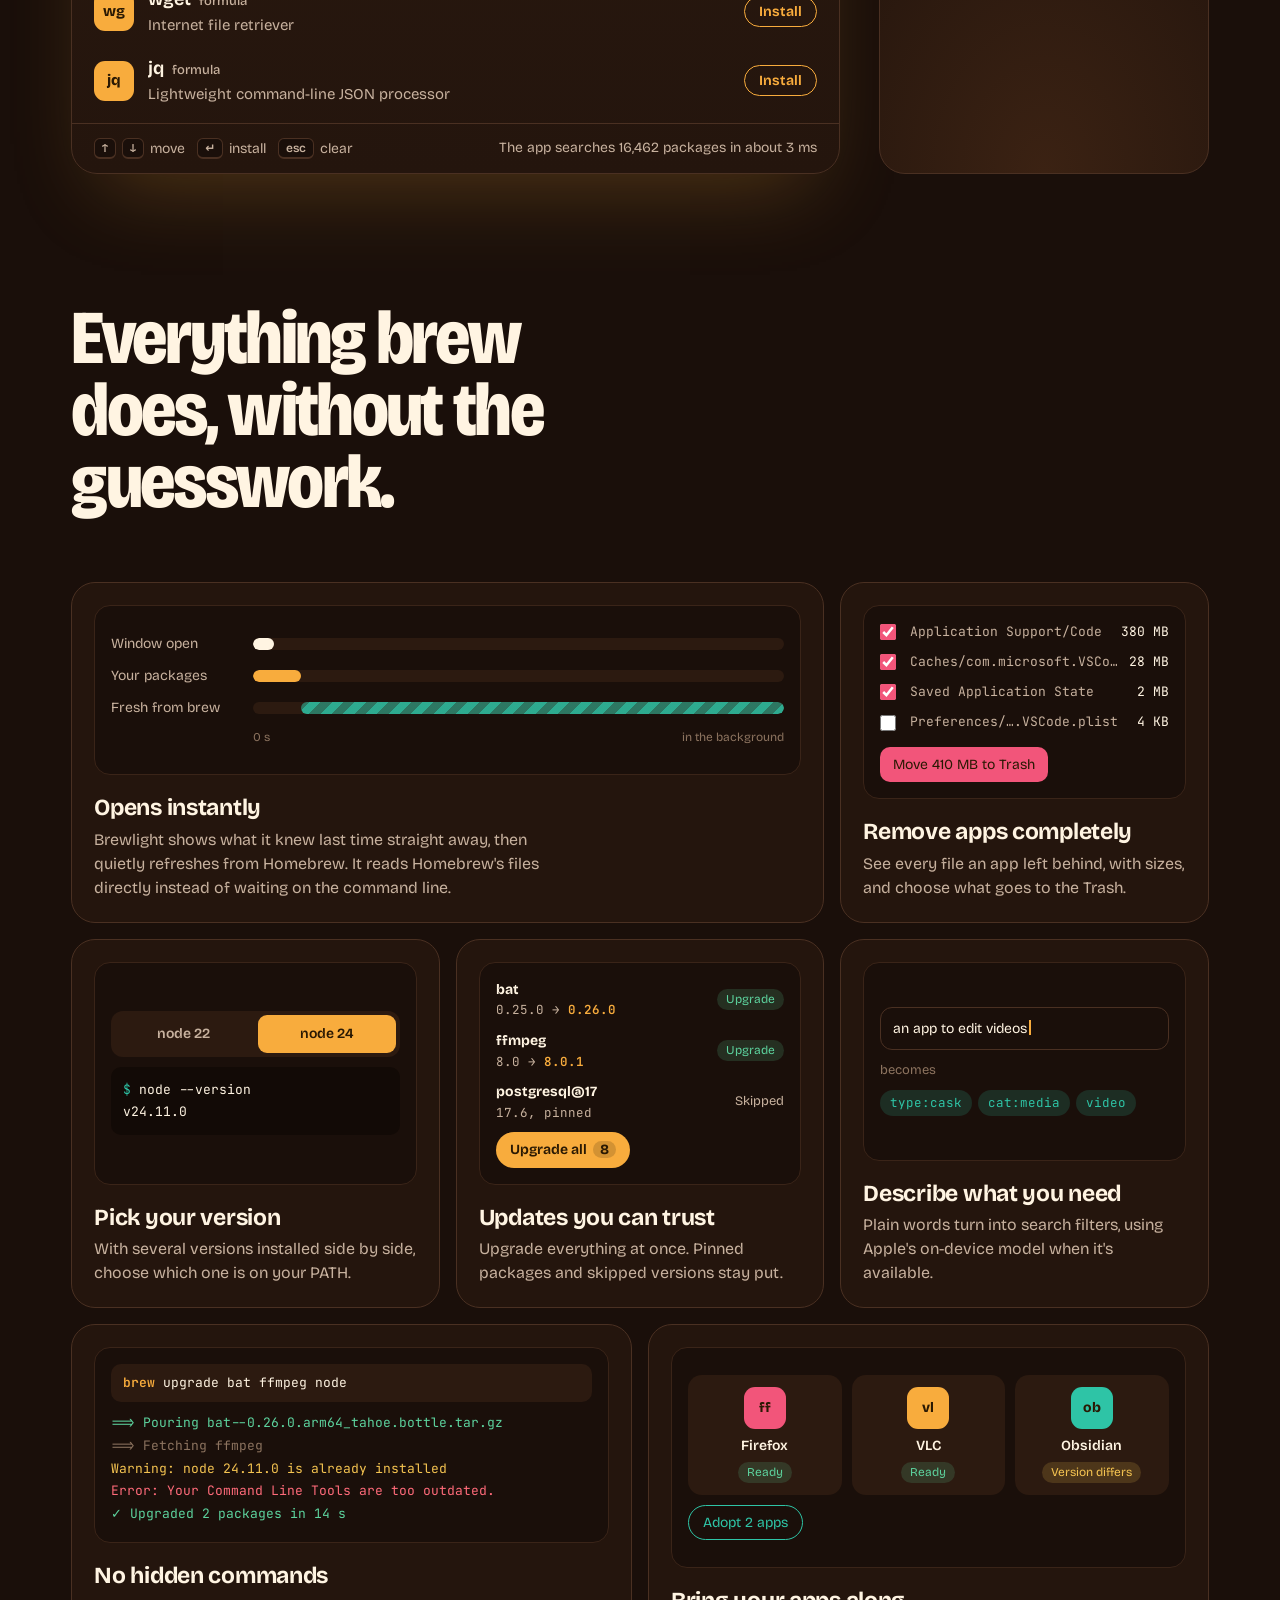
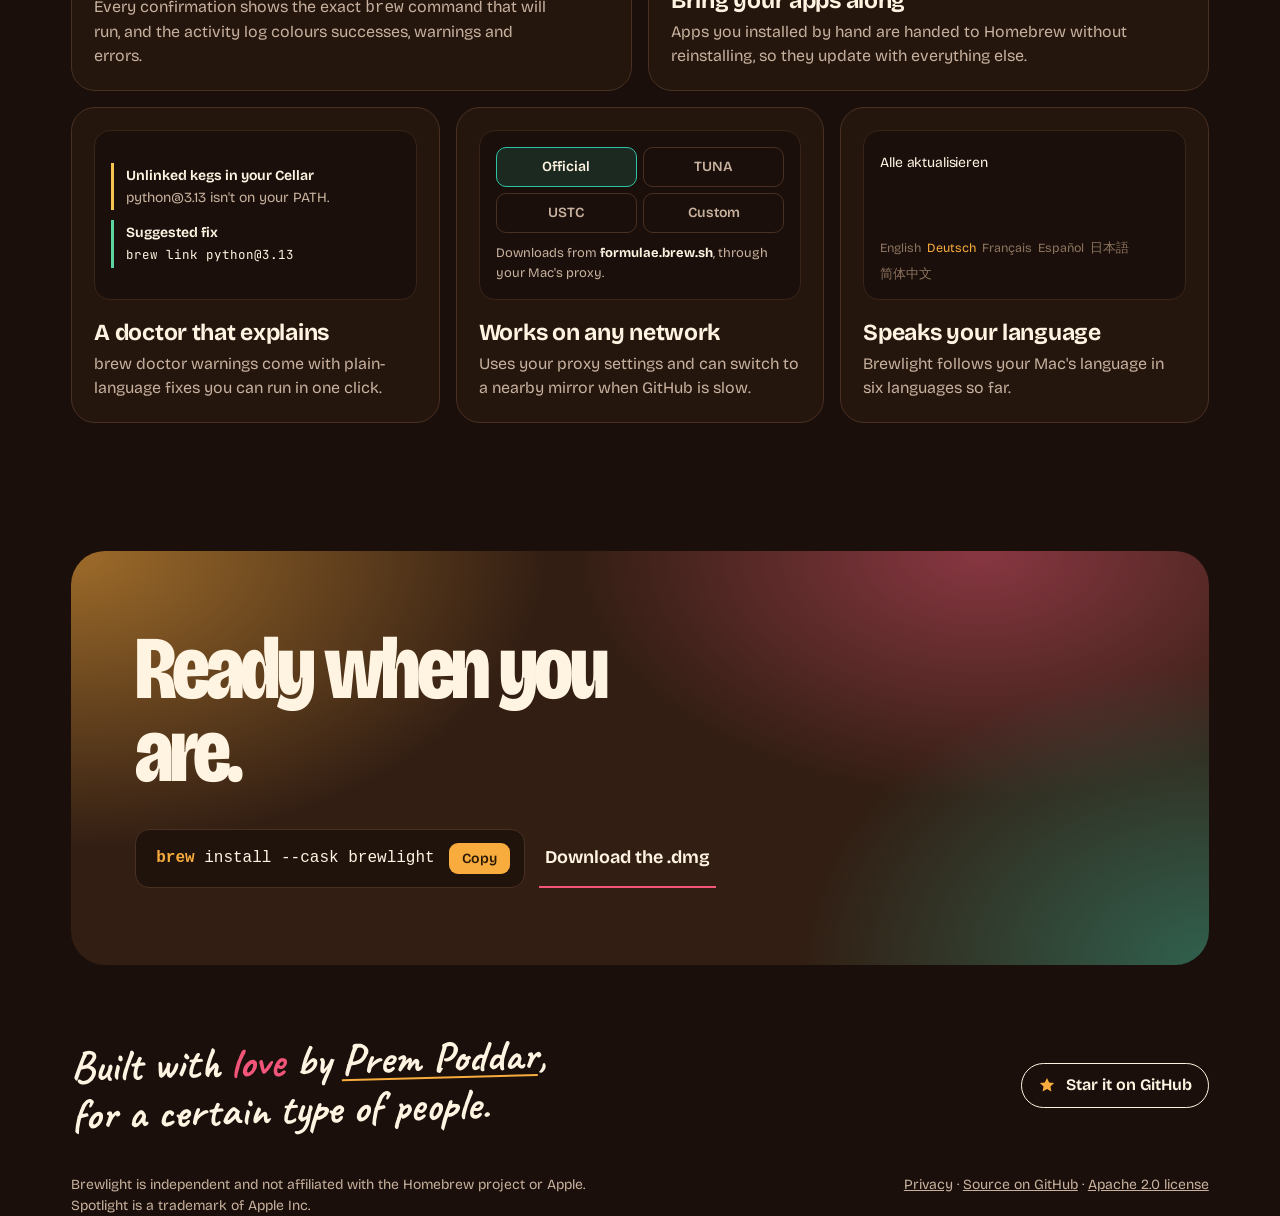
==== commit 115d7e15: "Use the app icon on the website and add a privacy page" ====
--- a/docs/index.html
+++ b/docs/index.html
@@ -7,7 +7,8 @@
 <meta name="description" content="Brewlight is a fast, native macOS app for Homebrew. Spotlight, but for brew.">
 <meta property="og:title" content="Brewlight — Spotlight, but for brew">
 <meta property="og:description" content="Search 16,000 formulae and casks as you type. Install, upgrade and fully remove them from one fast Mac app.">
-<link rel="icon" href="data:image/svg+xml,%3Csvg xmlns='http://www.w3.org/2000/svg' viewBox='0 0 64 64'%3E%3Crect width='64' height='64' rx='15' fill='%231A0F0A'/%3E%3Cpath d='M18 16h28l-4 34a4 4 0 0 1-4 4H26a4 4 0 0 1-4-4z' fill='%23F8AC3D'/%3E%3Cpath d='M17 14h30v7H17z' fill='%23FFF4E2' rx='3'/%3E%3C/svg%3E">
+<link rel="icon" type="image/png" href="assets/favicon.png">
+<link rel="apple-touch-icon" href="assets/icon.png">
 <link rel="preconnect" href="https://fonts.googleapis.com">
 <link rel="preconnect" href="https://fonts.gstatic.com" crossorigin>
 <link href="https://fonts.googleapis.com/css2?family=Caveat:wght@700&family=Bricolage+Grotesque:opsz,wdth,wght@12..96,75..100,300..800&family=JetBrains+Mono:wght@400;600&display=swap" rel="stylesheet">
@@ -46,7 +47,7 @@
 /* Nav */
 nav { display: flex; align-items: center; justify-content: space-between; padding-top: 28px; padding-bottom: 28px; }
 .brand { display: flex; align-items: center; gap: 12px; font-weight: 750; font-size: 22px; text-decoration: none; letter-spacing: -0.01em; }
-.brand svg { width: 34px; height: 34px; }
+.brand img { width: 36px; height: 36px; display: block; filter: drop-shadow(0 2px 6px rgba(0,0,0,.35)); }
 .nav-links { display: flex; gap: 28px; font-size: 16px; }
 .nav-links a { text-decoration: none; color: var(--muted); }
 .nav-links a:hover { color: var(--foam); }
@@ -362,7 +363,7 @@
 <header class="wrap">
   <nav aria-label="Main">
     <a class="brand" href="#">
-      <svg viewBox="0 0 64 64" aria-hidden="true"><rect width="64" height="64" rx="15" fill="#2C1A10"/><path d="M18 18h28l-4 32a4 4 0 0 1-4 4H26a4 4 0 0 1-4-4z" fill="#F8AC3D"/><path d="M19 26h26l-.6 5H19.6z" fill="#F2557A"/><path d="M20.3 36h23.4l-.6 5H20.9z" fill="#2EC4A6"/><rect x="15" y="12" width="34" height="9" rx="4.5" fill="#FFF4E2"/></svg>
+      <img src="assets/icon.png" alt="" width="36" height="36">
       Brewlight
     </a>
     <div class="nav-links">
@@ -561,7 +562,7 @@
 
 <footer class="wrap">
   <p>Brewlight is independent and not affiliated with the Homebrew project or Apple. Spotlight is a trademark of Apple Inc.</p>
-  <span><a href="https://github.com/prempoddar/Brewlight">Source on GitHub</a> · <a href="https://github.com/prempoddar/Brewlight/blob/main/LICENSE">Apache 2.0 license</a></span>
+  <span><a href="privacy.html">Privacy</a> · <a href="https://github.com/prempoddar/Brewlight">Source on GitHub</a> · <a href="https://github.com/prempoddar/Brewlight/blob/main/LICENSE">Apache 2.0 license</a></span>
 </footer>
 
 <script>
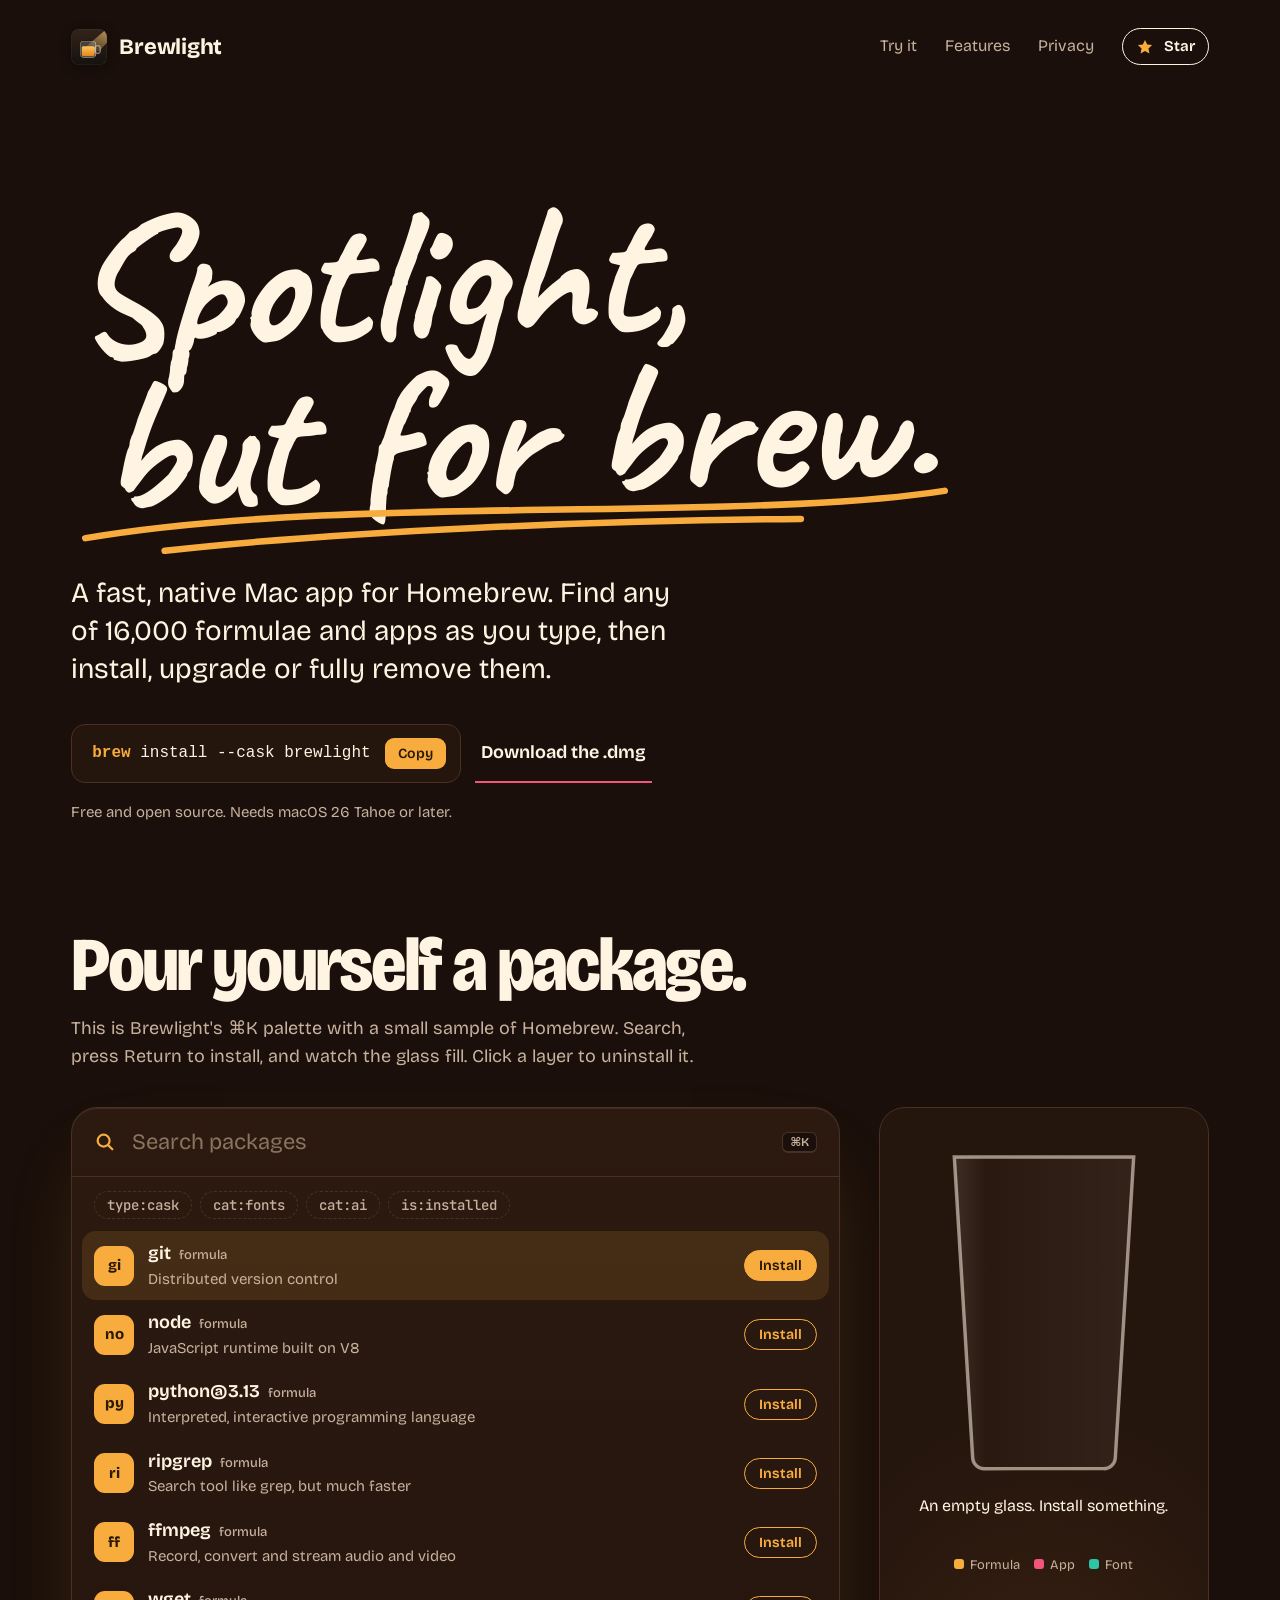
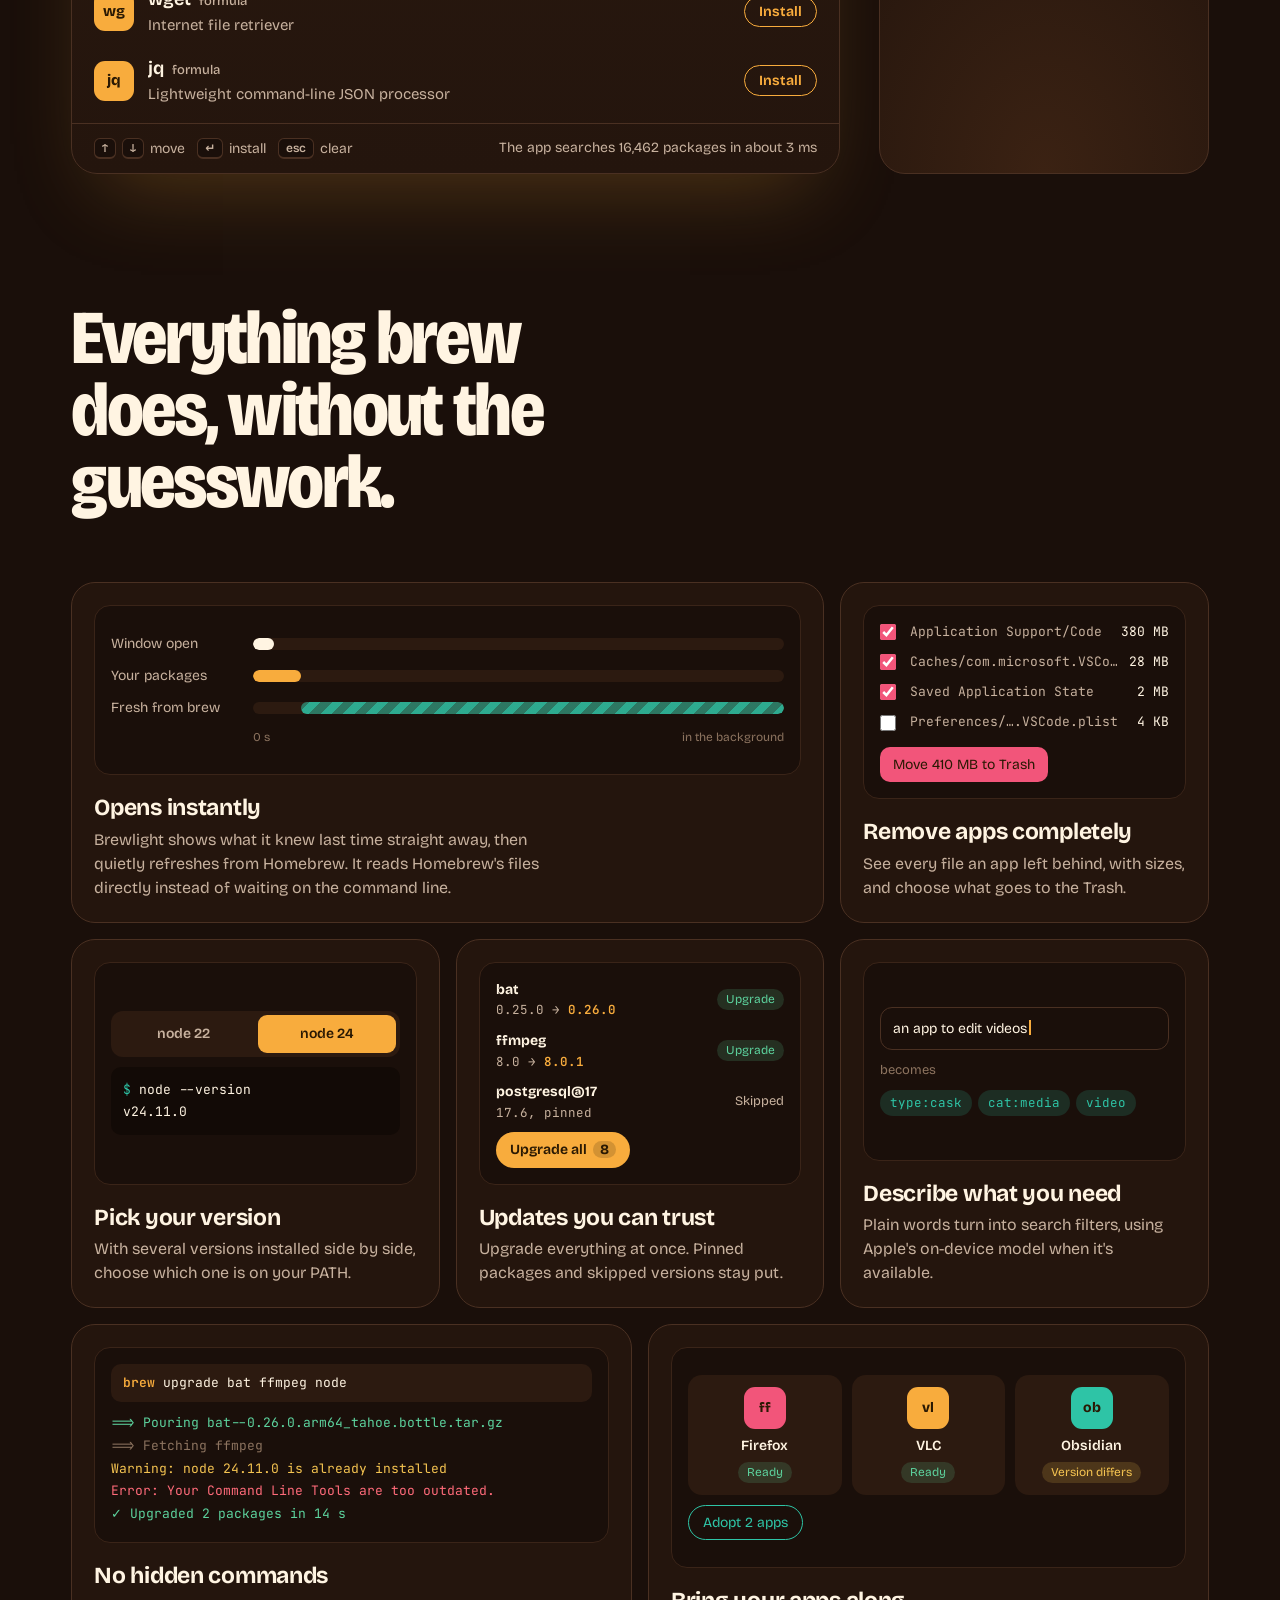
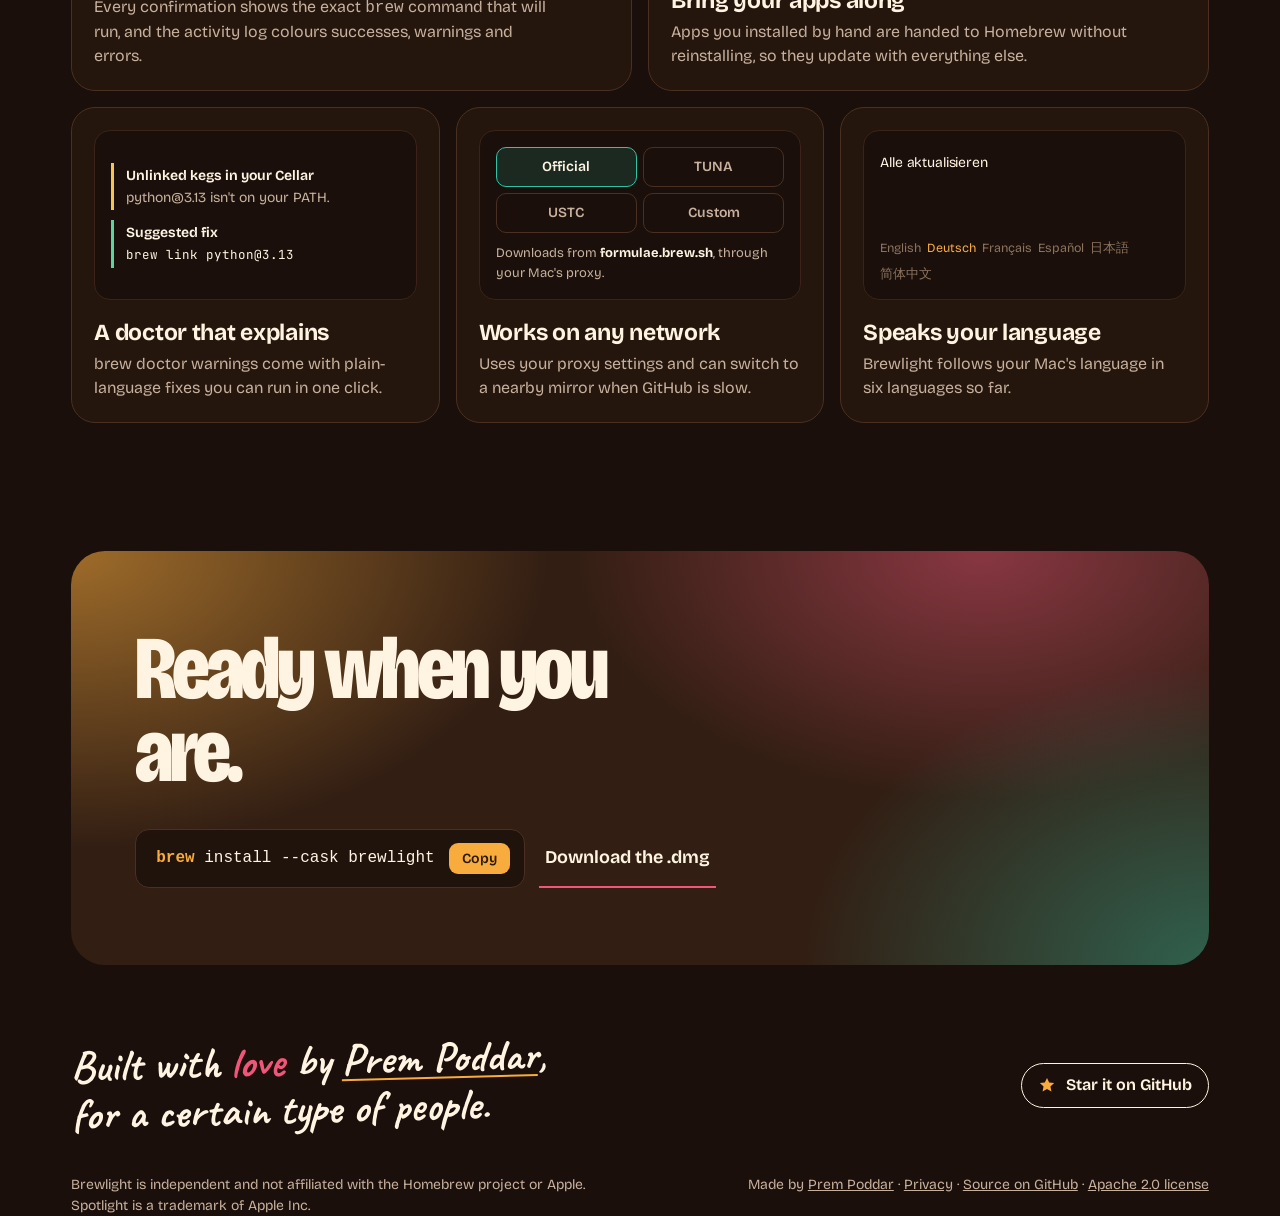
==== commit 1b7ffadd: "Add privacy tab, contact details and personal site link to the website" ====
--- a/docs/index.html
+++ b/docs/index.html
@@ -45,7 +45,7 @@
 .wrap { max-width: 1240px; margin: 0 auto; padding: 0 var(--gutter); }
 
 /* Nav */
-nav { display: flex; align-items: center; justify-content: space-between; padding-top: 28px; padding-bottom: 28px; }
+nav { display: flex; align-items: center; justify-content: space-between; gap: 16px; padding-top: 28px; padding-bottom: 28px; }
 .brand { display: flex; align-items: center; gap: 12px; font-weight: 750; font-size: 22px; text-decoration: none; letter-spacing: -0.01em; }
 .brand img { width: 36px; height: 36px; display: block; filter: drop-shadow(0 2px 6px rgba(0,0,0,.35)); }
 .nav-links { display: flex; gap: 28px; font-size: 16px; }
@@ -341,6 +341,7 @@
 @media (max-width: 560px) {
   body { font-size: 17px; }
   .nav-links a.hide-sm { display: none; }
+  .nav-links { gap: 18px; }
   .search input { font-size: 18px; }
   .search kbd { display: none; }
   .results { min-height: 300px; padding: 6px 4px; }
@@ -369,6 +370,7 @@
     <div class="nav-links">
       <a href="#try" class="hide-sm">Try it</a>
       <a href="#features" class="hide-sm">Features</a>
+      <a href="privacy.html">Privacy</a>
       <a class="star" href="https://github.com/prempoddar/Brewlight"><svg viewBox="0 0 24 24" aria-hidden="true"><path d="M12 2.5l2.9 6.1 6.6.8-4.9 4.6 1.3 6.6L12 17.3l-5.9 3.3 1.3-6.6L2.5 9.4l6.6-.8z"/></svg>Star<span class="count" data-stars></span></a>
     </div>
   </nav>
@@ -556,13 +558,13 @@
 </main>
 
 <section class="credit wrap" aria-label="Credits">
-  <p>Built with <span class="heart">love</span> by <a href="https://github.com/prempoddar">Prem Poddar</a>,<br>for a certain type of people.</p>
+  <p>Built with <span class="heart">love</span> by <a href="https://prempoddar.is-a.dev">Prem Poddar</a>,<br>for a certain type of people.</p>
   <a class="star" href="https://github.com/prempoddar/Brewlight"><svg viewBox="0 0 24 24" aria-hidden="true"><path d="M12 2.5l2.9 6.1 6.6.8-4.9 4.6 1.3 6.6L12 17.3l-5.9 3.3 1.3-6.6L2.5 9.4l6.6-.8z"/></svg>Star it on GitHub<span class="count" data-stars></span></a>
 </section>
 
 <footer class="wrap">
   <p>Brewlight is independent and not affiliated with the Homebrew project or Apple. Spotlight is a trademark of Apple Inc.</p>
-  <span><a href="privacy.html">Privacy</a> · <a href="https://github.com/prempoddar/Brewlight">Source on GitHub</a> · <a href="https://github.com/prempoddar/Brewlight/blob/main/LICENSE">Apache 2.0 license</a></span>
+  <span>Made by <a href="https://prempoddar.is-a.dev">Prem Poddar</a> · <a href="privacy.html">Privacy</a> · <a href="https://github.com/prempoddar/Brewlight">Source on GitHub</a> · <a href="https://github.com/prempoddar/Brewlight/blob/main/LICENSE">Apache 2.0 license</a></span>
 </footer>
 
 <script>
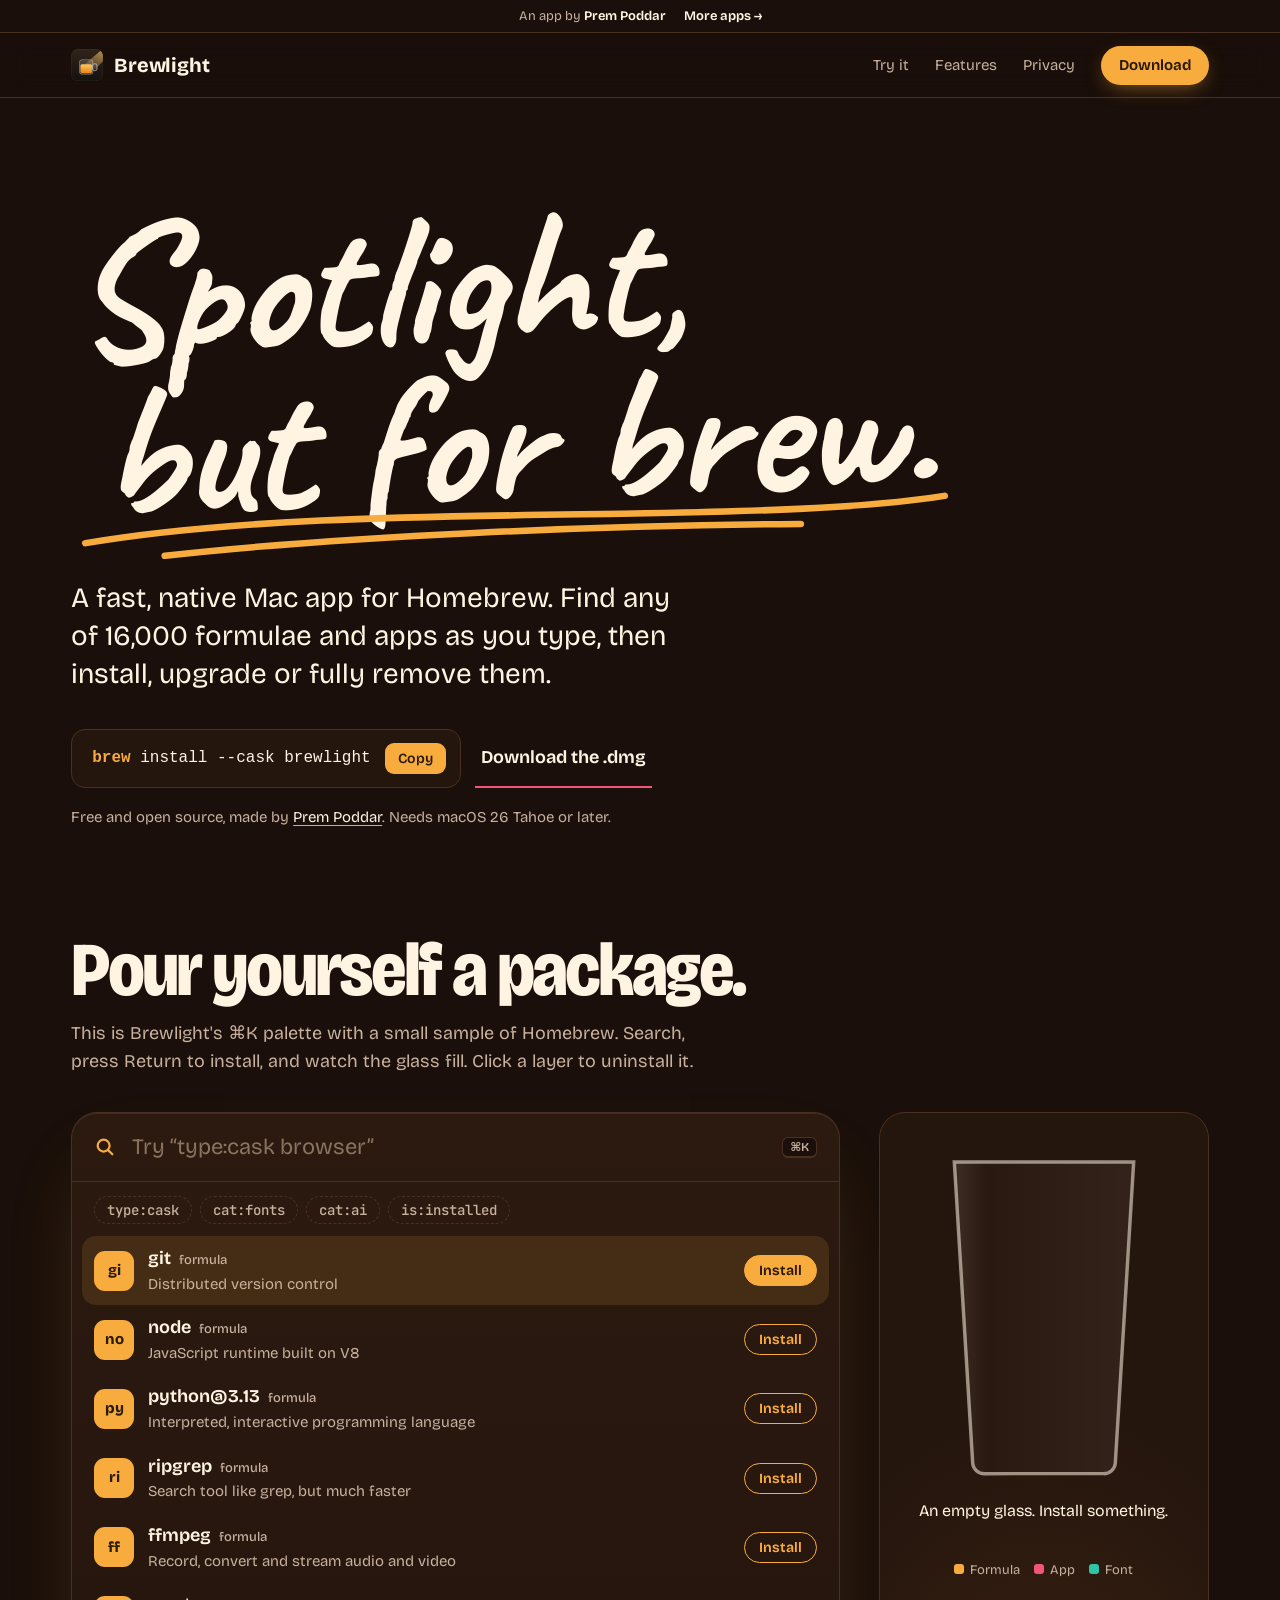
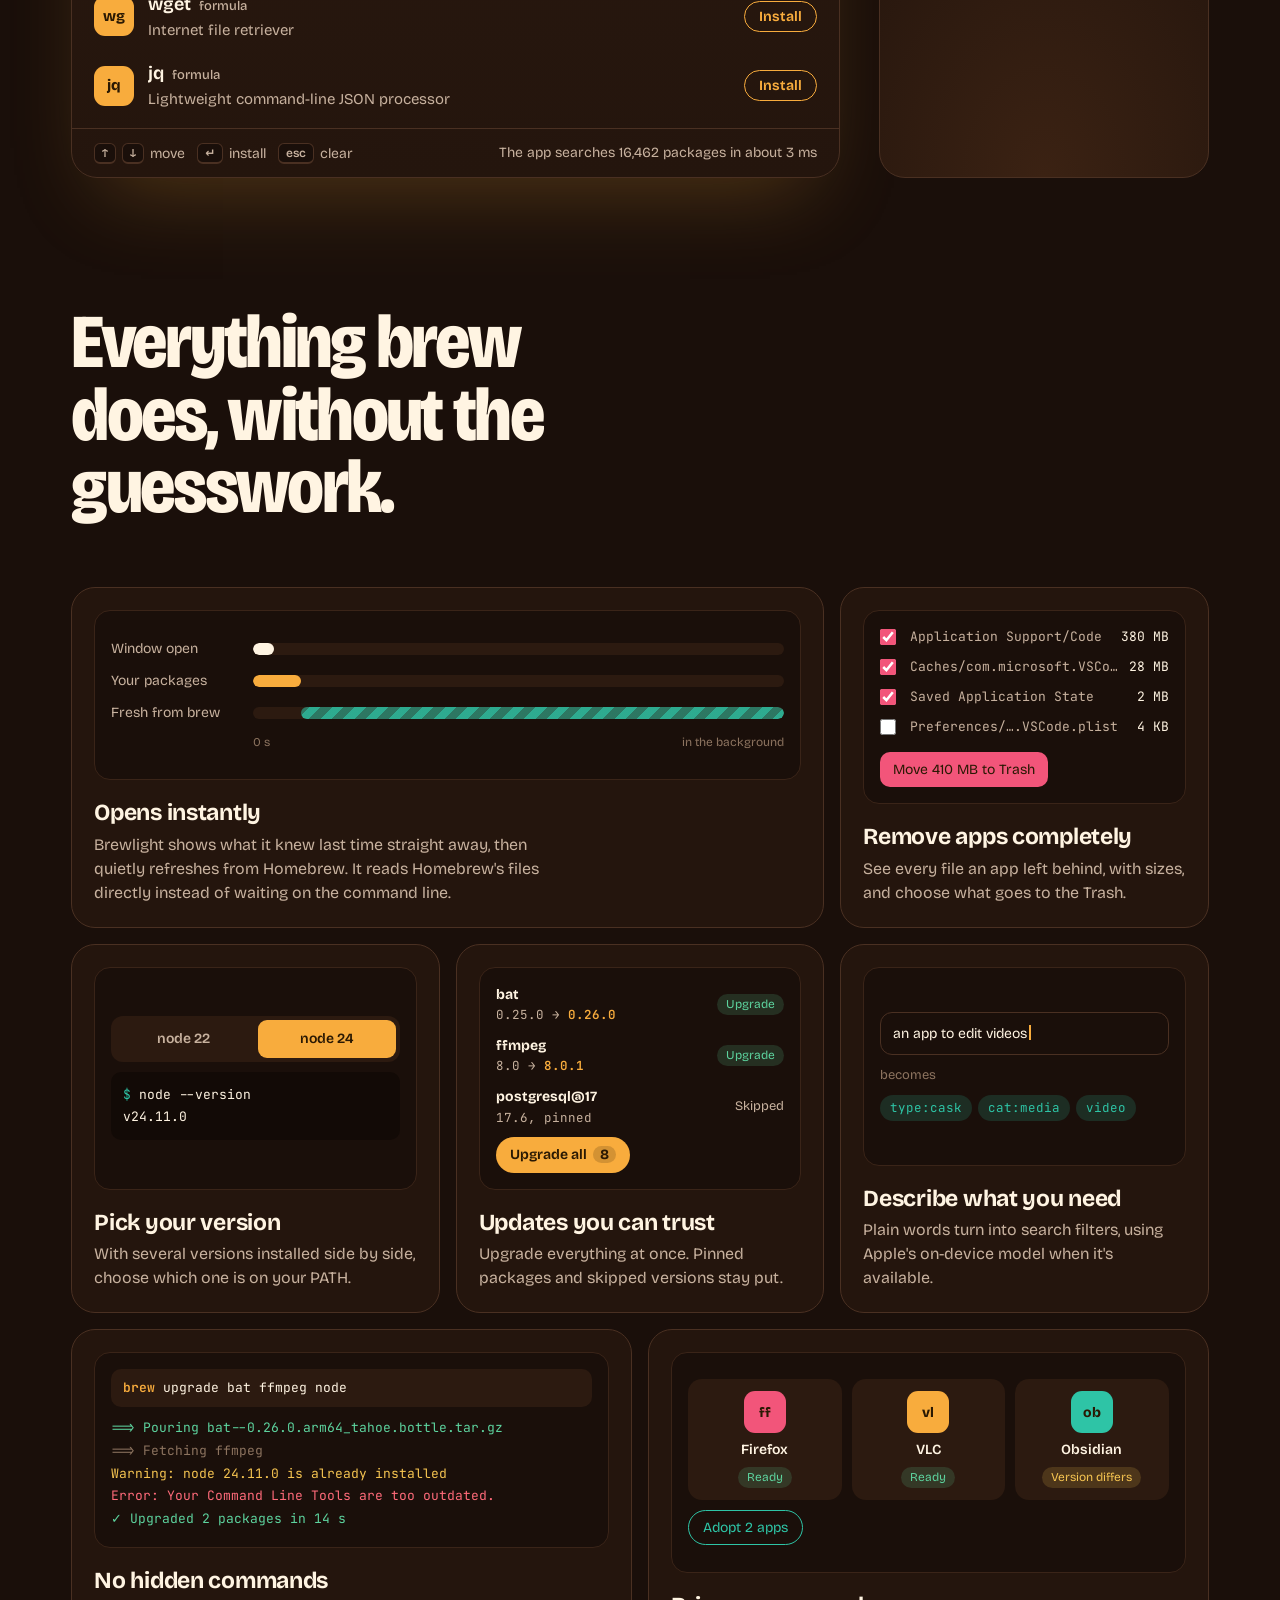
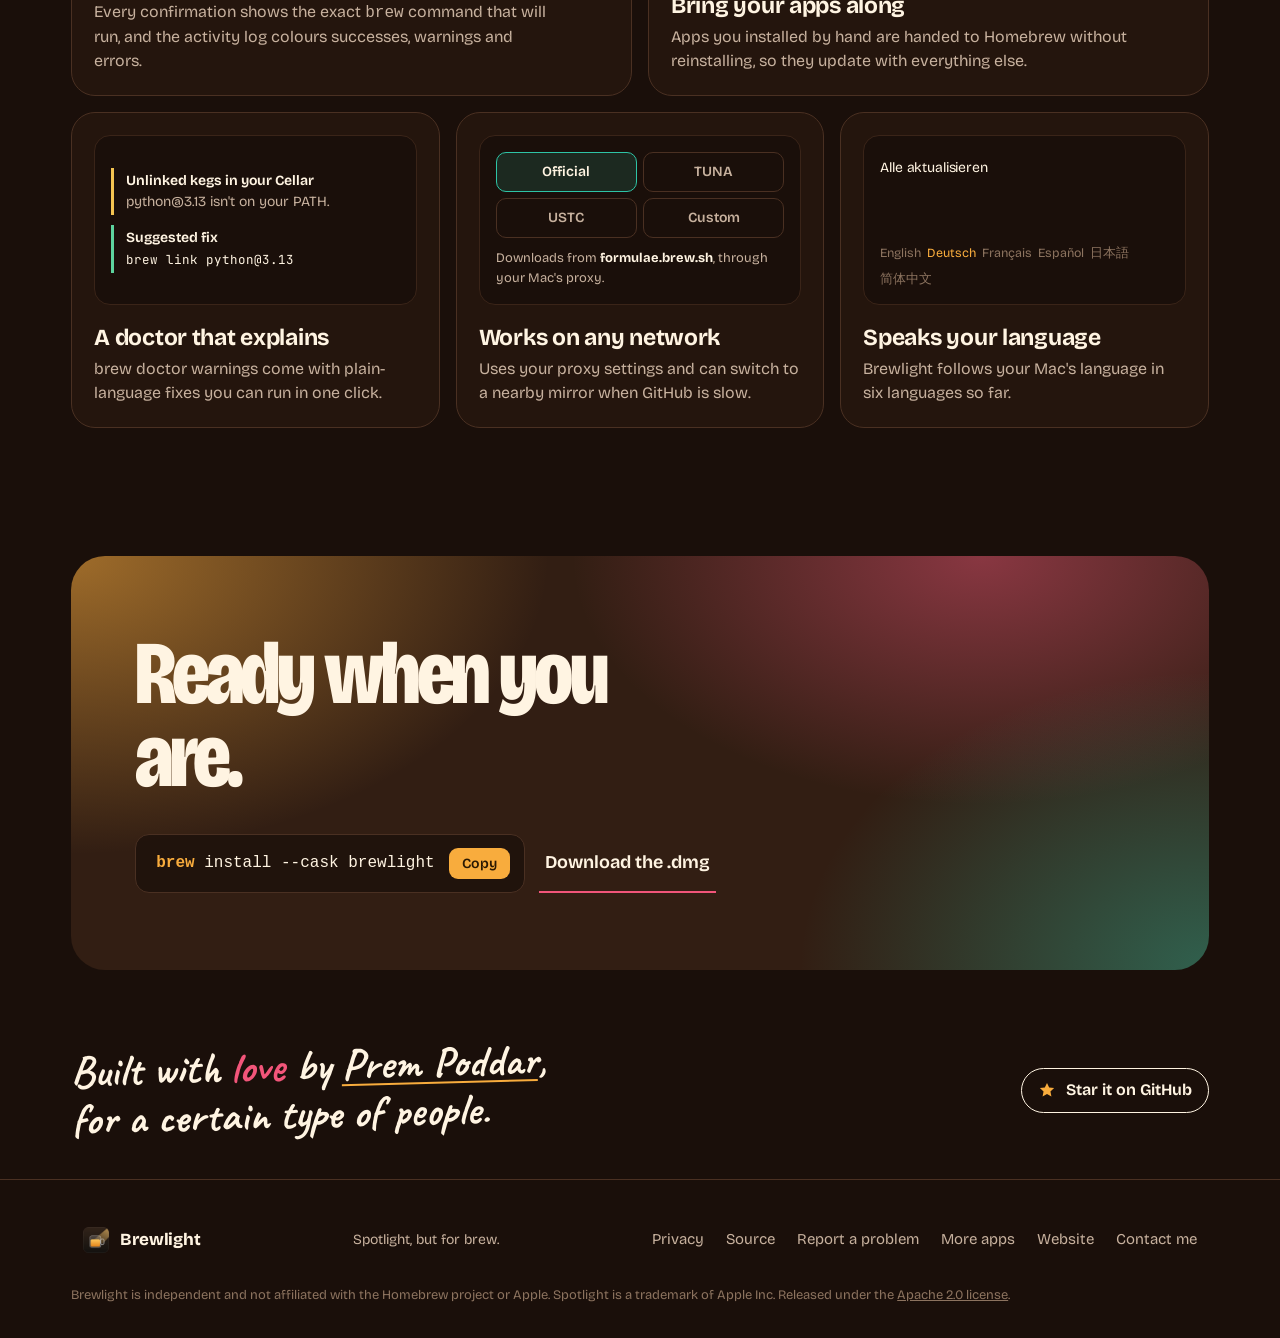
==== commit 090cedd5: "Match the website header, footer and privacy page to the other app sites" ====
--- a/docs/index.html
+++ b/docs/index.html
@@ -12,6 +12,7 @@
 <link rel="preconnect" href="https://fonts.googleapis.com">
 <link rel="preconnect" href="https://fonts.gstatic.com" crossorigin>
 <link href="https://fonts.googleapis.com/css2?family=Caveat:wght@700&family=Bricolage+Grotesque:opsz,wdth,wght@12..96,75..100,300..800&family=JetBrains+Mono:wght@400;600&display=swap" rel="stylesheet">
+<link rel="stylesheet" href="assets/site.css">
 <style>
 :root {
   --stout: #1A0F0A;
@@ -44,14 +45,6 @@
 :focus-visible { outline: 3px solid var(--amber); outline-offset: 3px; border-radius: 6px; }
 .wrap { max-width: 1240px; margin: 0 auto; padding: 0 var(--gutter); }
 
-/* Nav */
-nav { display: flex; align-items: center; justify-content: space-between; gap: 16px; padding-top: 28px; padding-bottom: 28px; }
-.brand { display: flex; align-items: center; gap: 12px; font-weight: 750; font-size: 22px; text-decoration: none; letter-spacing: -0.01em; }
-.brand img { width: 36px; height: 36px; display: block; filter: drop-shadow(0 2px 6px rgba(0,0,0,.35)); }
-.nav-links { display: flex; gap: 28px; font-size: 16px; }
-.nav-links a { text-decoration: none; color: var(--muted); }
-.nav-links a:hover { color: var(--foam); }
-
 /* Hero */
 .hero { padding-top: clamp(40px, 9vw, 120px); padding-bottom: clamp(48px, 7vw, 96px); }
 h1 {
@@ -102,6 +95,8 @@
 .copy:hover { background: #FFC060; }
 .dl { font-weight: 650; text-decoration: none; padding: 14px 6px; border-bottom: 2px solid var(--cherry); }
 .req { margin-top: 18px; font-size: 15px; color: var(--muted); }
+.req a { color: var(--foam); text-decoration-color: var(--amber); text-underline-offset: 3px; }
+.req a:hover { color: var(--amber); }
 
 /* Toy */
 .tap { padding-bottom: clamp(72px, 10vw, 140px); }
@@ -304,8 +299,6 @@
 .star svg { width: 18px; height: 18px; fill: var(--amber); }
 .star .count { font-variant-numeric: tabular-nums; border-left: 1px solid currentColor; padding-left: 10px; opacity: .8; }
 .star .count:empty { display: none; }
-.nav-links .star { padding: 6px 13px; font-size: 15px; color: var(--foam); }
-.nav-links { align-items: center; }
 
 /* Closing */
 .last { padding-bottom: 72px; }
@@ -319,8 +312,6 @@
 }
 .last h2 { margin: 0 0 26px; font-size: clamp(44px, 7vw, 96px); line-height: .92; letter-spacing: -0.04em; font-weight: 800; font-variation-settings: "opsz" 96, "wdth" 80; max-width: 12ch; }
 .last .cmd { background: rgba(26, 15, 10, .75); }
-footer { padding-bottom: 48px; font-size: 14px; color: var(--muted); display: flex; justify-content: space-between; gap: 20px; flex-wrap: wrap; }
-footer p { margin: 0; max-width: 60ch; }
 
 @media (max-width: 900px) {
   .bar { grid-template-columns: 1fr; }
@@ -340,8 +331,6 @@
 }
 @media (max-width: 560px) {
   body { font-size: 17px; }
-  .nav-links a.hide-sm { display: none; }
-  .nav-links { gap: 18px; }
   .search input { font-size: 18px; }
   .search kbd { display: none; }
   .results { min-height: 300px; padding: 6px 4px; }
@@ -361,20 +350,18 @@
 </head>
 <body>
 
-<header class="wrap">
-  <nav aria-label="Main">
-    <a class="brand" href="#">
-      <img src="assets/icon.png" alt="" width="36" height="36">
-      Brewlight
-    </a>
+<div class="by-strip"><span>An app by <a href="https://prempoddar.is-a.dev">Prem Poddar</a></span><a href="https://prempoddar.is-a.dev/apps/">More apps →</a></div>
+<nav class="site-nav" aria-label="Main">
+  <div class="wrap">
+    <a class="brand" href="./"><img src="assets/icon.png" alt="" width="32" height="32">Brewlight</a>
     <div class="nav-links">
-      <a href="#try" class="hide-sm">Try it</a>
-      <a href="#features" class="hide-sm">Features</a>
-      <a href="privacy.html">Privacy</a>
-      <a class="star" href="https://github.com/prempoddar/Brewlight"><svg viewBox="0 0 24 24" aria-hidden="true"><path d="M12 2.5l2.9 6.1 6.6.8-4.9 4.6 1.3 6.6L12 17.3l-5.9 3.3 1.3-6.6L2.5 9.4l6.6-.8z"/></svg>Star<span class="count" data-stars></span></a>
+      <a href="#try">Try it</a>
+      <a href="#features">Features</a>
+      <a href="privacy/">Privacy</a>
+      <a href="#download" class="nav-cta">Download</a>
     </div>
-  </nav>
-</header>
+  </div>
+</nav>
 
 <main>
   <section class="hero wrap">
@@ -384,7 +371,7 @@
       <div class="cmd"><code><b>brew</b> install --cask brewlight</code><button class="copy" data-copy="brew install --cask brewlight">Copy</button></div>
       <a class="dl" href="https://github.com/prempoddar/Brewlight/releases/latest">Download the .dmg</a>
     </div>
-    <p class="req">Free and open source. Needs macOS 26 Tahoe or later.</p>
+    <p class="req">Free and open source, made by <a href="https://prempoddar.is-a.dev">Prem Poddar</a>. Needs macOS 26 Tahoe or later.</p>
   </section>
 
   <section class="tap wrap" id="try" aria-labelledby="try-title">
@@ -546,7 +533,7 @@
     </div>
   </section>
 
-  <section class="last wrap" aria-labelledby="last-title">
+  <section class="last wrap" id="download" aria-labelledby="last-title">
     <div class="last-inner">
       <h2 id="last-title">Ready when you are.</h2>
       <div class="cta">
@@ -562,9 +549,22 @@
   <a class="star" href="https://github.com/prempoddar/Brewlight"><svg viewBox="0 0 24 24" aria-hidden="true"><path d="M12 2.5l2.9 6.1 6.6.8-4.9 4.6 1.3 6.6L12 17.3l-5.9 3.3 1.3-6.6L2.5 9.4l6.6-.8z"/></svg>Star it on GitHub<span class="count" data-stars></span></a>
 </section>
 
-<footer class="wrap">
-  <p>Brewlight is independent and not affiliated with the Homebrew project or Apple. Spotlight is a trademark of Apple Inc.</p>
-  <span>Made by <a href="https://prempoddar.is-a.dev">Prem Poddar</a> · <a href="privacy.html">Privacy</a> · <a href="https://github.com/prempoddar/Brewlight">Source on GitHub</a> · <a href="https://github.com/prempoddar/Brewlight/blob/main/LICENSE">Apache 2.0 license</a></span>
+<footer class="site-foot">
+  <div class="wrap">
+    <div class="row">
+      <a class="brand" href="./"><img src="assets/icon.png" alt="" width="26" height="26">Brewlight</a>
+      <div class="foot-note">Spotlight, but for brew.</div>
+      <div class="links">
+        <a href="privacy/">Privacy</a>
+        <a href="https://github.com/PremPoddar/Brewlight">Source</a>
+        <a href="https://github.com/PremPoddar/Brewlight/issues">Report a problem</a>
+        <a href="https://prempoddar.is-a.dev/apps/">More apps</a>
+        <a href="https://prempoddar.is-a.dev">Website</a>
+        <a href="mailto:prempoddar@yandex.com">Contact me</a>
+      </div>
+    </div>
+    <p class="legal">Brewlight is independent and not affiliated with the Homebrew project or Apple. Spotlight is a trademark of Apple Inc. Released under the <a href="https://github.com/PremPoddar/Brewlight/blob/main/LICENSE">Apache 2.0 license</a>.</p>
+  </div>
 </footer>
 
 <script>
--- a/docs/assets/site.css
+++ b/docs/assets/site.css
@@ -0,0 +1,44 @@
+/* Header and footer shared by every page. Pages define the colour tokens. */
+html { scroll-padding-top: 84px; }
+
+.by-strip {
+  display: flex; justify-content: center; align-items: center; gap: 18px; flex-wrap: wrap;
+  padding: 7px 16px; font-size: 13px; line-height: 1.4; color: var(--muted);
+  border-bottom: 1px solid var(--line); background: var(--stout);
+}
+.by-strip a { color: var(--foam); text-decoration: none; font-weight: 650; }
+.by-strip a:hover { text-decoration: underline; text-decoration-color: var(--amber); text-underline-offset: 3px; }
+
+.site-nav {
+  position: sticky; top: 0; z-index: 50;
+  background: rgba(26, 15, 10, .72); border-bottom: 1px solid var(--line);
+  -webkit-backdrop-filter: blur(14px); backdrop-filter: blur(14px);
+}
+.site-nav .wrap { display: flex; align-items: center; justify-content: space-between; gap: 16px; height: 64px; }
+.brand {
+  display: flex; align-items: center; gap: 11px; color: var(--foam);
+  font-weight: 750; font-size: 20px; letter-spacing: -0.01em; text-decoration: none;
+}
+.brand img { width: 32px; height: 32px; display: block; }
+.nav-links { display: flex; align-items: center; gap: 26px; font-size: 15px; }
+.nav-links a { color: var(--muted); text-decoration: none; transition: color .2s; }
+.nav-links a:hover, .nav-links a[aria-current="page"] { color: var(--foam); }
+.nav-links .nav-cta {
+  background: var(--amber); color: var(--ink); font-weight: 650; padding: 8px 18px; border-radius: 999px;
+  box-shadow: 0 6px 20px -6px rgba(248, 172, 61, .55);
+}
+.nav-links .nav-cta:hover { background: #FFC060; color: var(--ink); }
+@media (max-width: 680px) {
+  .nav-links a:not(.nav-cta) { display: none; }
+}
+
+.site-foot { border-top: 1px solid var(--line); padding: 38px 0 34px; }
+.site-foot .row { display: flex; align-items: center; justify-content: space-between; flex-wrap: wrap; gap: 16px 28px; }
+.site-foot .brand { font-size: 17px; }
+.site-foot .brand img { width: 26px; height: 26px; }
+.foot-note { color: var(--muted); font-size: 14px; }
+.site-foot .links { display: flex; flex-wrap: wrap; gap: 10px 22px; }
+.site-foot .links a { color: var(--muted); font-size: 15px; text-decoration: none; transition: color .2s; }
+.site-foot .links a:hover { color: var(--foam); }
+.site-foot .legal { margin: 24px 0 0; font-size: 13px; line-height: 1.5; color: #8C735F; }
+.site-foot .legal a { color: inherit; }
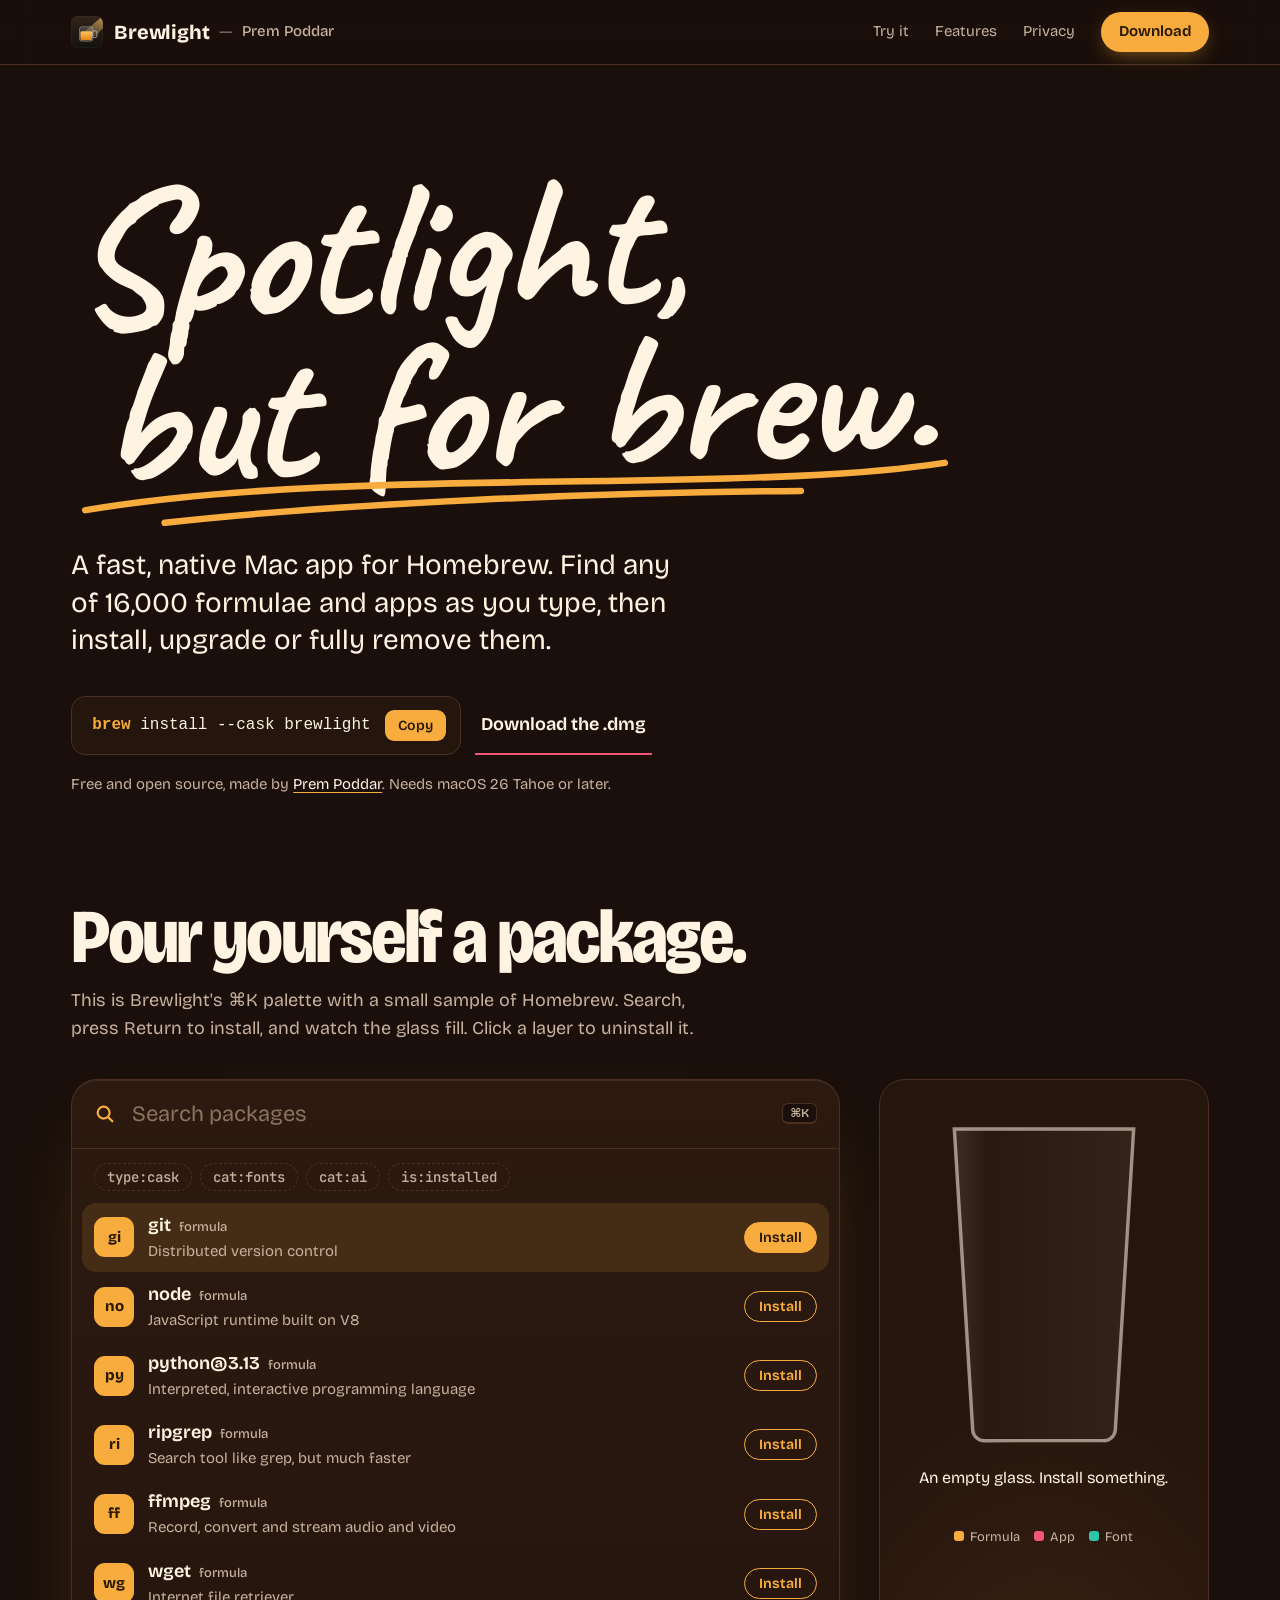
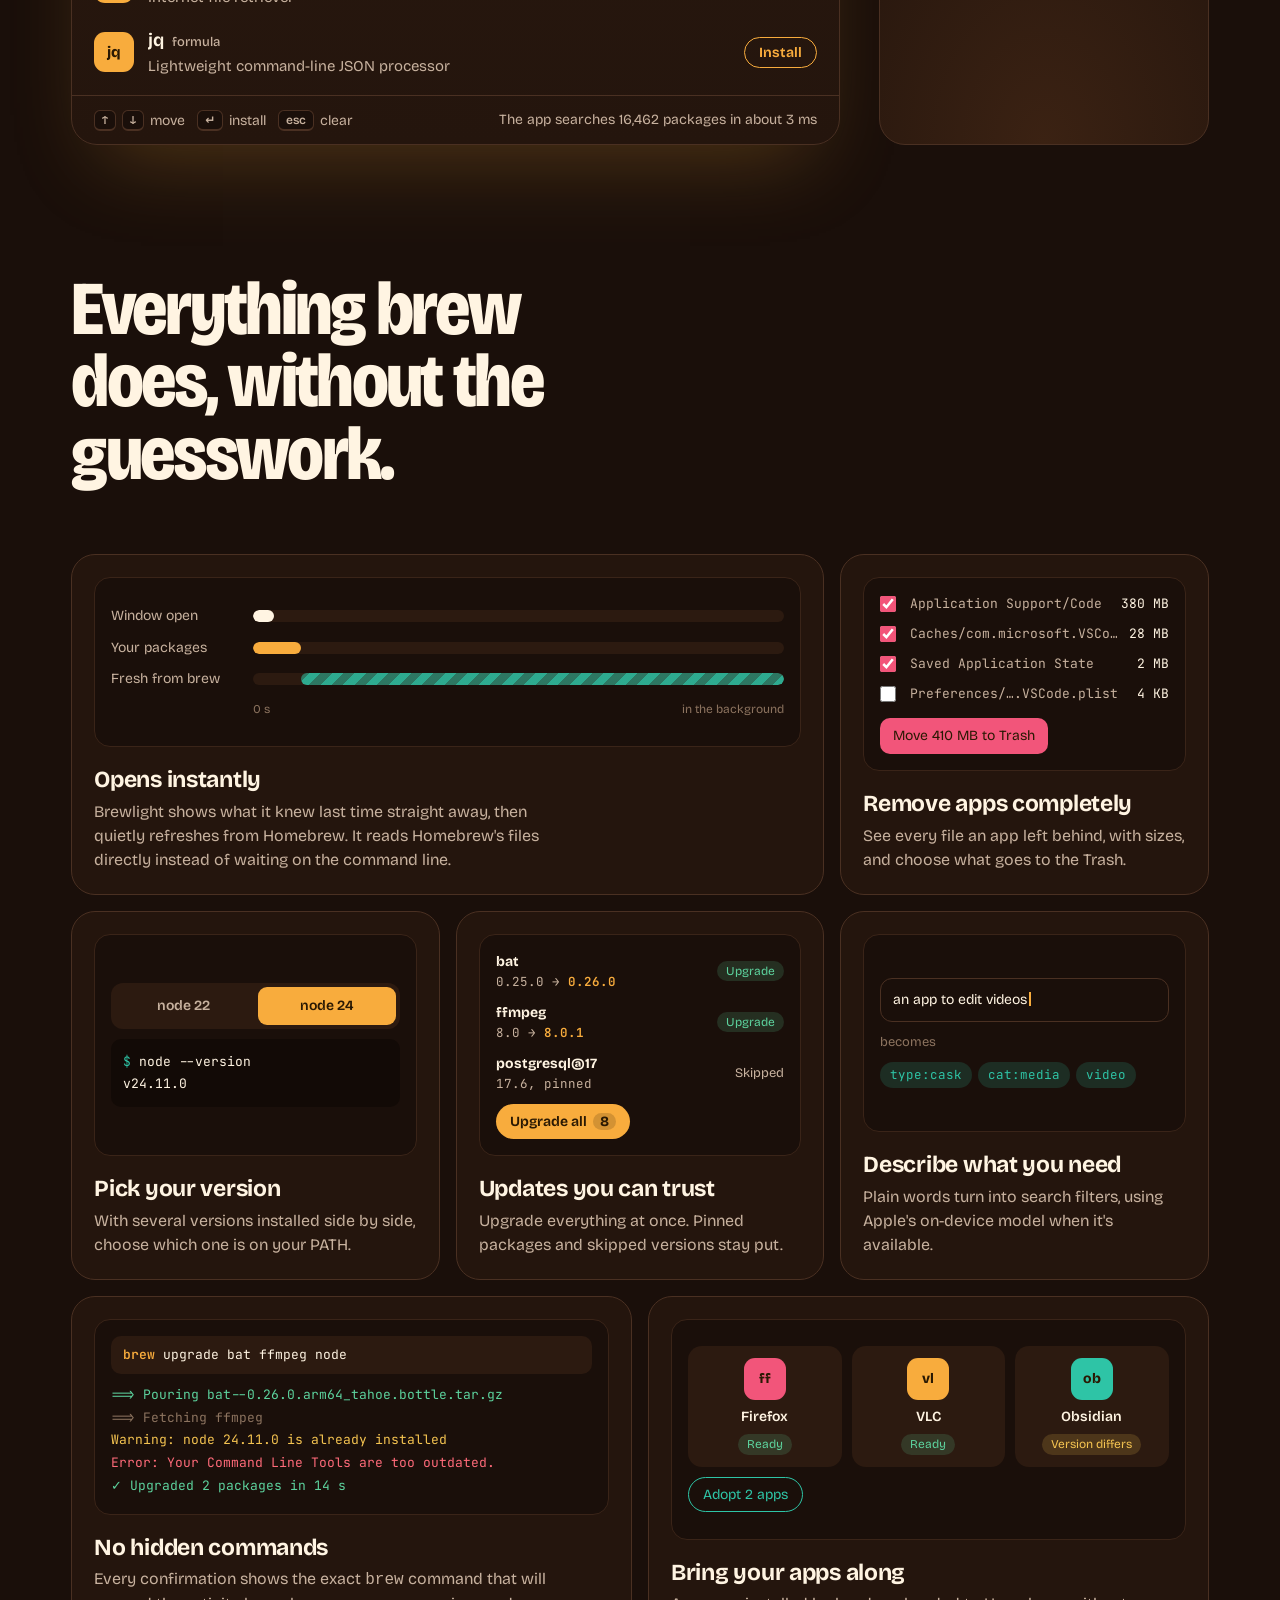
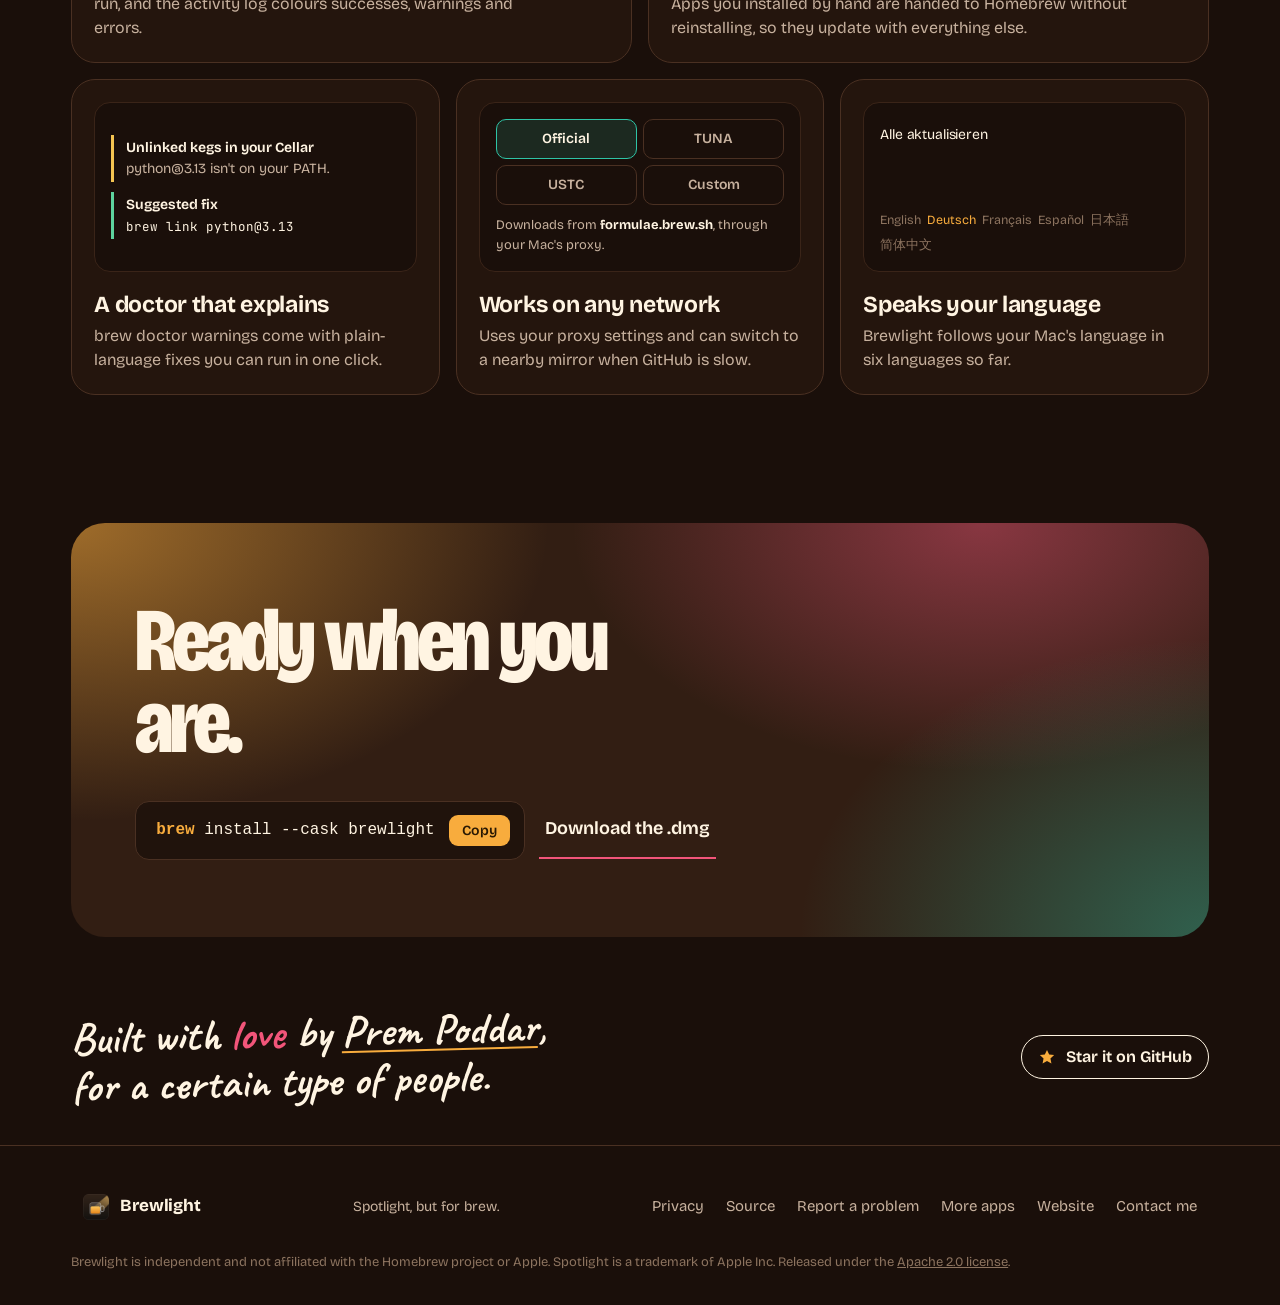
==== commit a42f62a0: "Show my name beside the app name in the header" ====
--- a/docs/index.html
+++ b/docs/index.html
@@ -350,10 +350,9 @@
 </head>
 <body>
 
-<div class="by-strip"><span>An app by <a href="https://prempoddar.is-a.dev">Prem Poddar</a></span><a href="https://prempoddar.is-a.dev/apps/">More apps →</a></div>
 <nav class="site-nav" aria-label="Main">
   <div class="wrap">
-    <a class="brand" href="./"><img src="assets/icon.png" alt="" width="32" height="32">Brewlight</a>
+    <div class="brand-line"><a class="brand" href="./"><img src="assets/icon.png" alt="" width="32" height="32">Brewlight</a><span class="by-sep">—</span><a class="by" href="https://prempoddar.is-a.dev">Prem Poddar</a></div>
     <div class="nav-links">
       <a href="#try">Try it</a>
       <a href="#features">Features</a>
--- a/docs/assets/site.css
+++ b/docs/assets/site.css
@@ -1,13 +1,5 @@
 /* Header and footer shared by every page. Pages define the colour tokens. */
 html { scroll-padding-top: 84px; }
-
-.by-strip {
-  display: flex; justify-content: center; align-items: center; gap: 18px; flex-wrap: wrap;
-  padding: 7px 16px; font-size: 13px; line-height: 1.4; color: var(--muted);
-  border-bottom: 1px solid var(--line); background: var(--stout);
-}
-.by-strip a { color: var(--foam); text-decoration: none; font-weight: 650; }
-.by-strip a:hover { text-decoration: underline; text-decoration-color: var(--amber); text-underline-offset: 3px; }
 
 .site-nav {
   position: sticky; top: 0; z-index: 50;
@@ -20,6 +12,10 @@
   font-weight: 750; font-size: 20px; letter-spacing: -0.01em; text-decoration: none;
 }
 .brand img { width: 32px; height: 32px; display: block; }
+.brand-line { display: flex; align-items: center; gap: 10px; min-width: 0; }
+.by-sep { color: var(--muted); opacity: .55; }
+.by { color: var(--muted); text-decoration: none; font-weight: 500; font-size: 15px; white-space: nowrap; transition: color .2s; }
+.by:hover { color: var(--foam); }
 .nav-links { display: flex; align-items: center; gap: 26px; font-size: 15px; }
 .nav-links a { color: var(--muted); text-decoration: none; transition: color .2s; }
 .nav-links a:hover, .nav-links a[aria-current="page"] { color: var(--foam); }
@@ -30,6 +26,11 @@
 .nav-links .nav-cta:hover { background: #FFC060; color: var(--ink); }
 @media (max-width: 680px) {
   .nav-links a:not(.nav-cta) { display: none; }
+}
+@media (max-width: 520px) {
+  .brand-line { flex-direction: column; align-items: flex-start; gap: 0; }
+  .by-sep { display: none; }
+  .by { font-size: 12px; line-height: 1.1; margin-left: 43px; margin-top: -3px; }
 }
 
 .site-foot { border-top: 1px solid var(--line); padding: 38px 0 34px; }
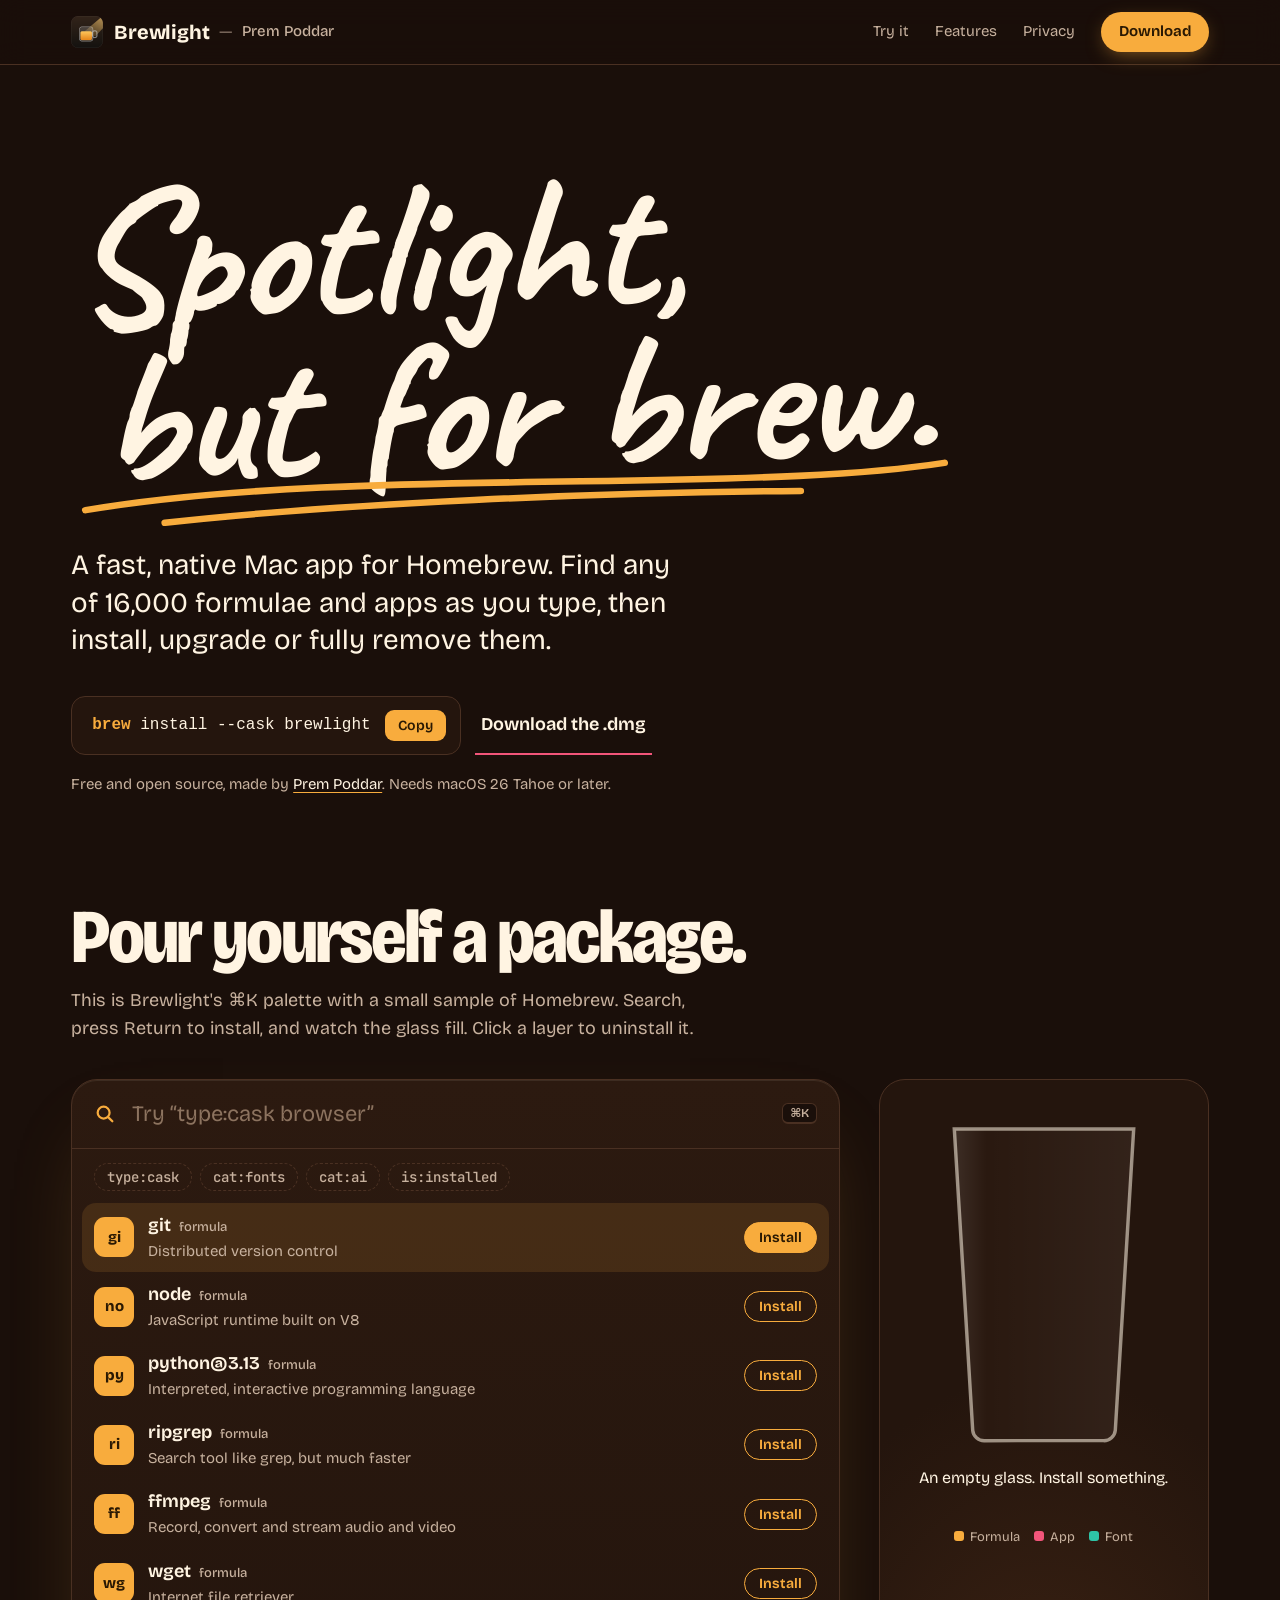
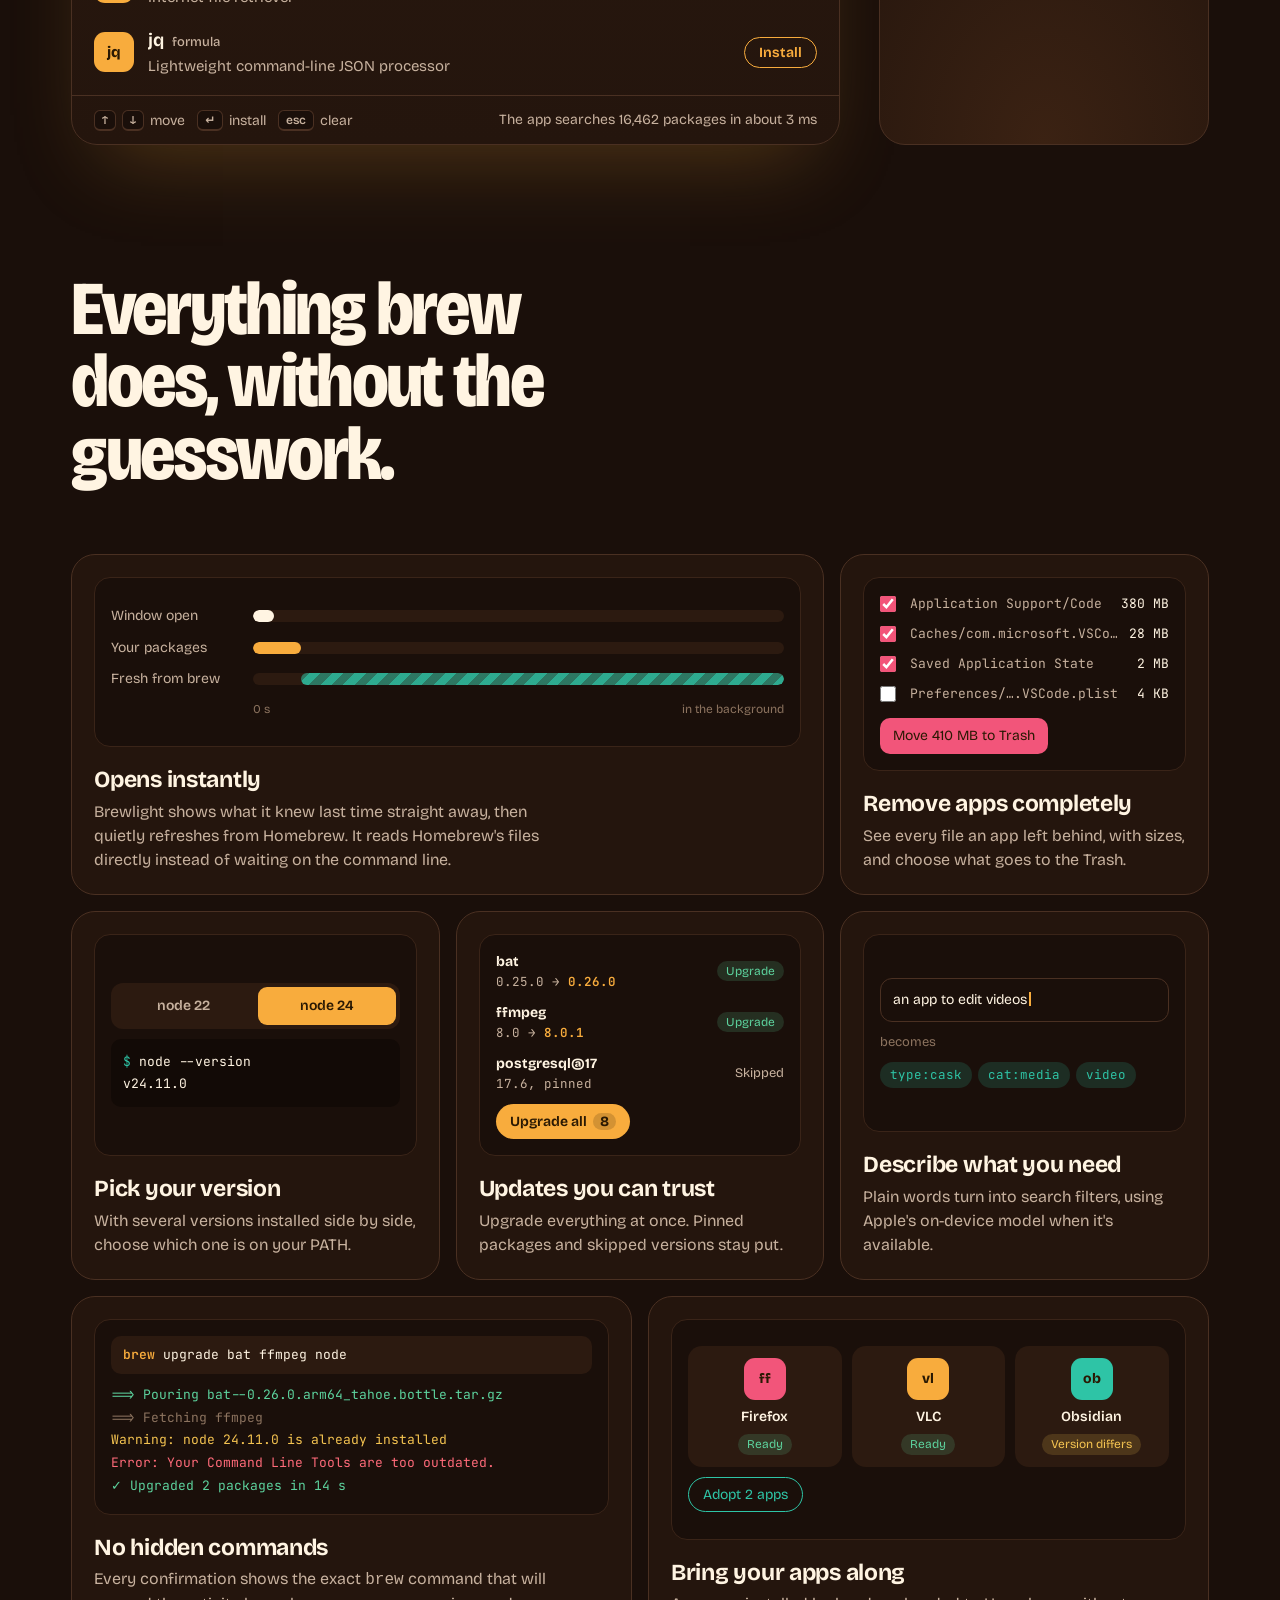
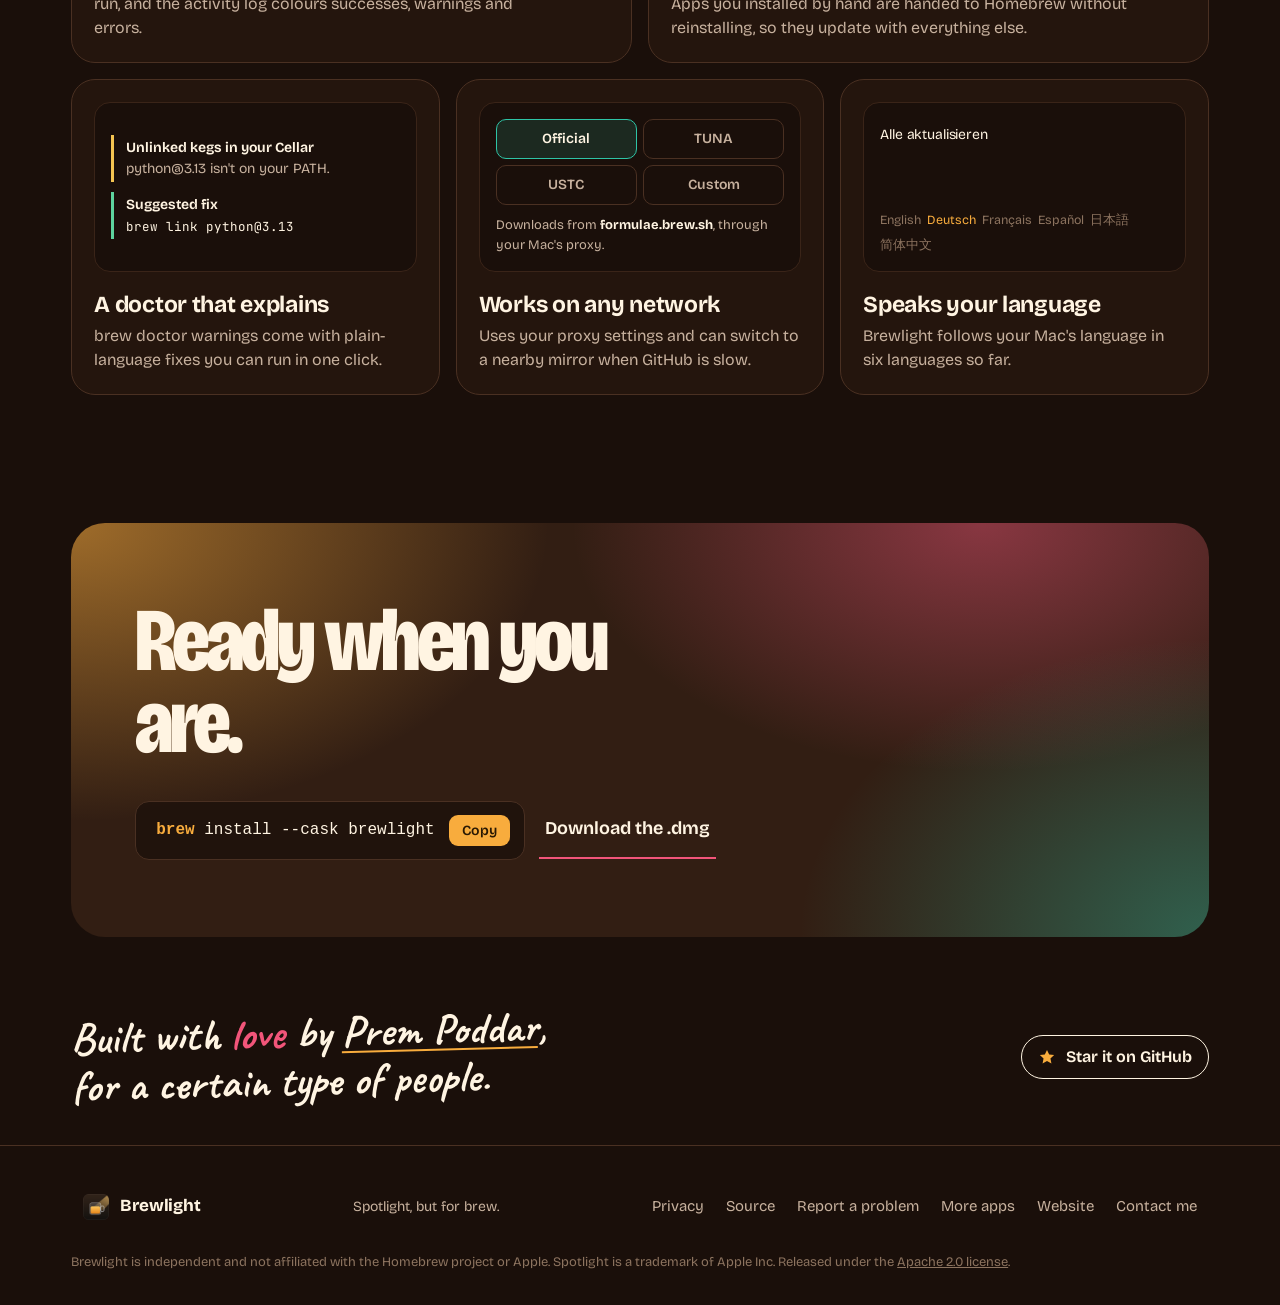
==== commit a32e4be5: "Set the app's real identity and link the site straight to the DMG Use com.prempoddar.brewlight and t" ====
--- a/docs/index.html
+++ b/docs/index.html
@@ -368,7 +368,7 @@
     <p class="lede">A fast, native Mac app for Homebrew. Find any of 16,000 formulae and apps as you type, then install, upgrade or fully remove them.</p>
     <div class="cta">
       <div class="cmd"><code><b>brew</b> install --cask brewlight</code><button class="copy" data-copy="brew install --cask brewlight">Copy</button></div>
-      <a class="dl" href="https://github.com/prempoddar/Brewlight/releases/latest">Download the .dmg</a>
+      <a class="dl" href="https://github.com/PremPoddar/Brewlight/releases/latest/download/Brewlight.dmg">Download the .dmg</a>
     </div>
     <p class="req">Free and open source, made by <a href="https://prempoddar.is-a.dev">Prem Poddar</a>. Needs macOS 26 Tahoe or later.</p>
   </section>
@@ -537,7 +537,7 @@
       <h2 id="last-title">Ready when you are.</h2>
       <div class="cta">
         <div class="cmd"><code><b>brew</b> install --cask brewlight</code><button class="copy" data-copy="brew install --cask brewlight">Copy</button></div>
-        <a class="dl" href="https://github.com/prempoddar/Brewlight/releases/latest">Download the .dmg</a>
+        <a class="dl" href="https://github.com/PremPoddar/Brewlight/releases/latest/download/Brewlight.dmg">Download the .dmg</a>
       </div>
     </div>
   </section>
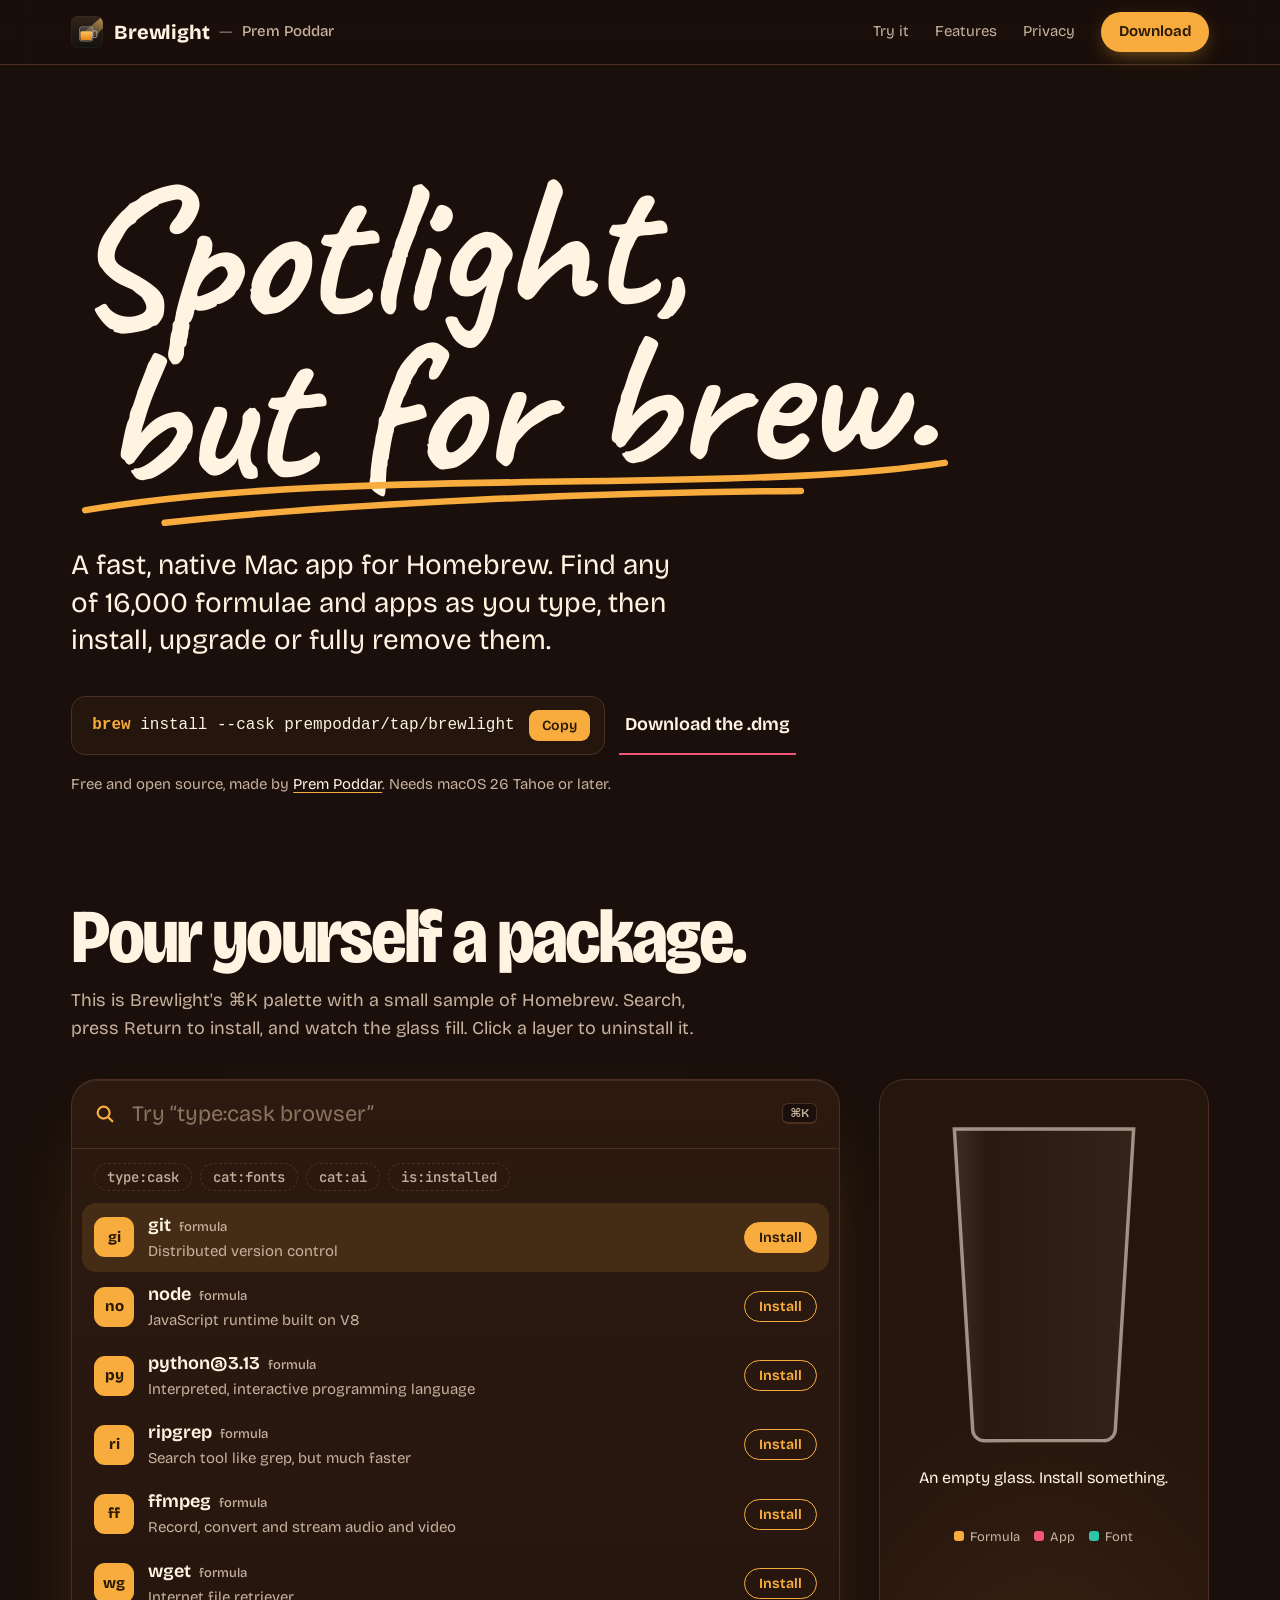
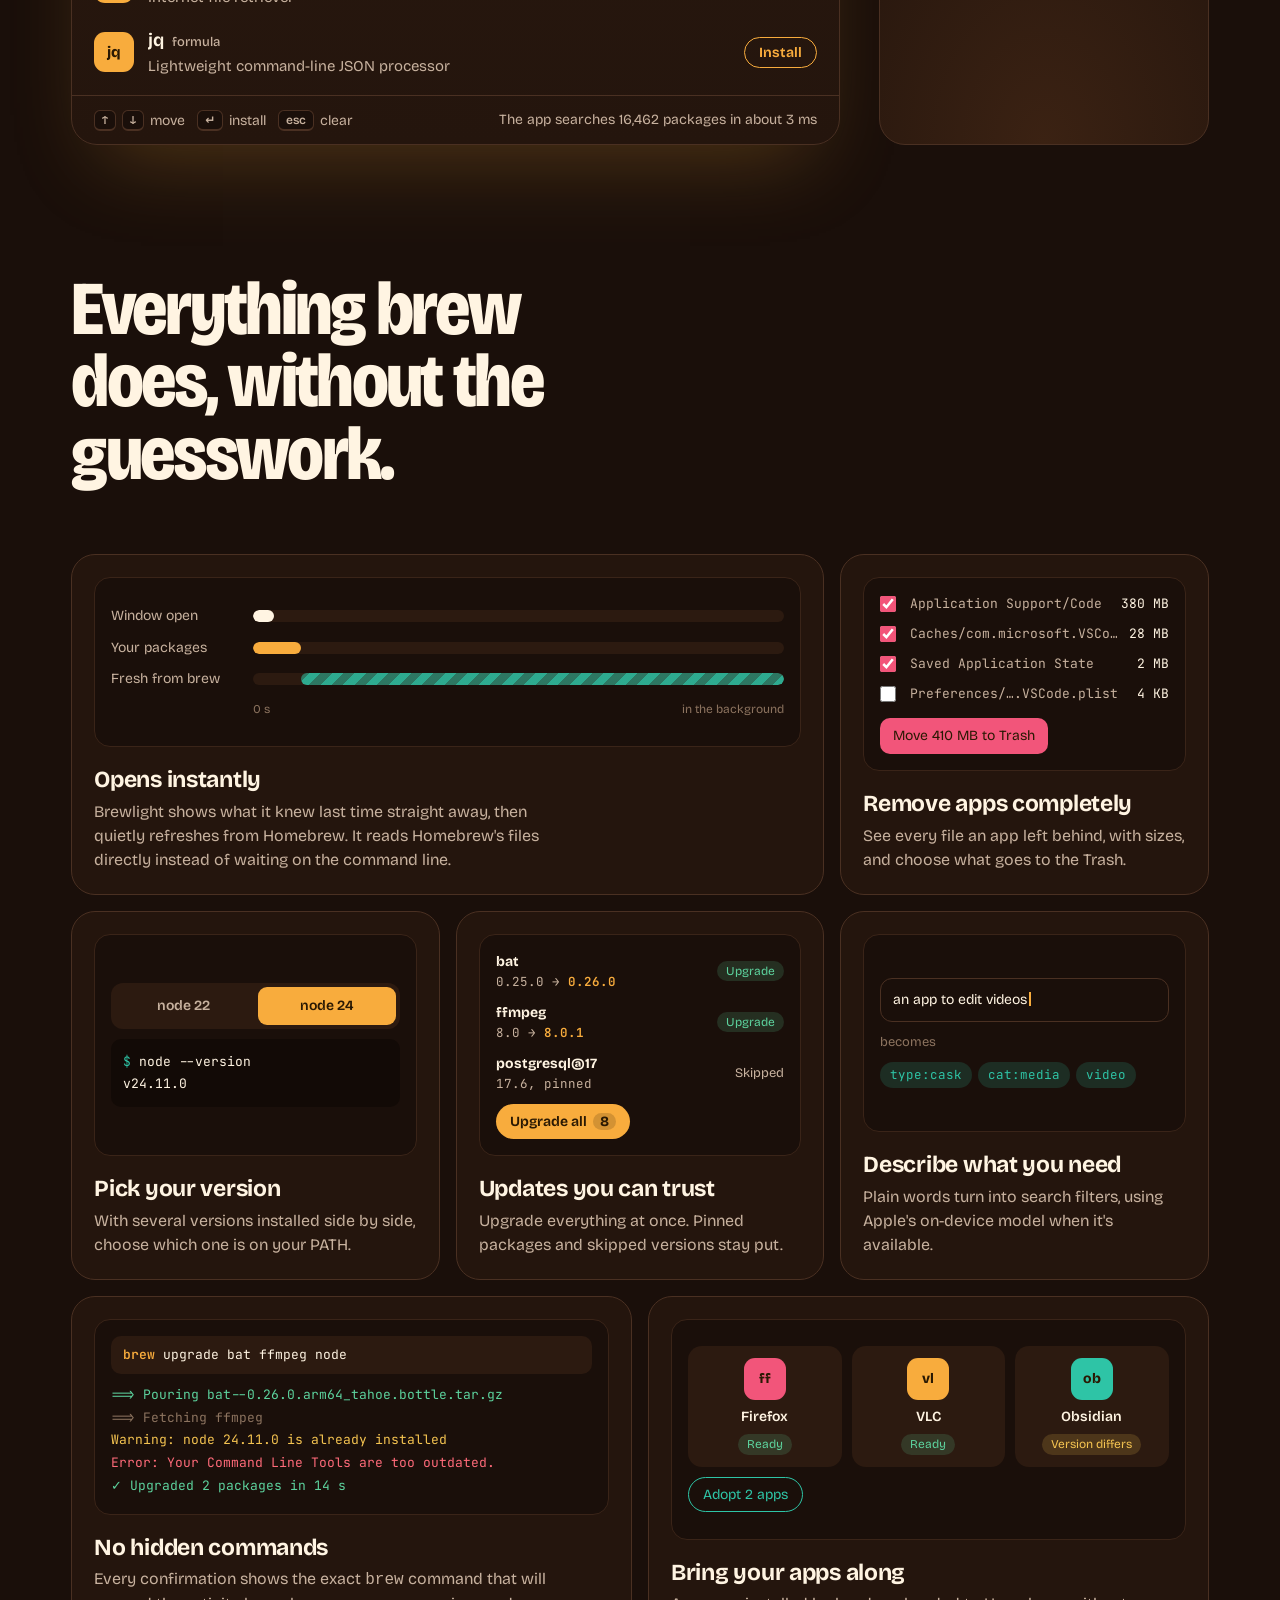
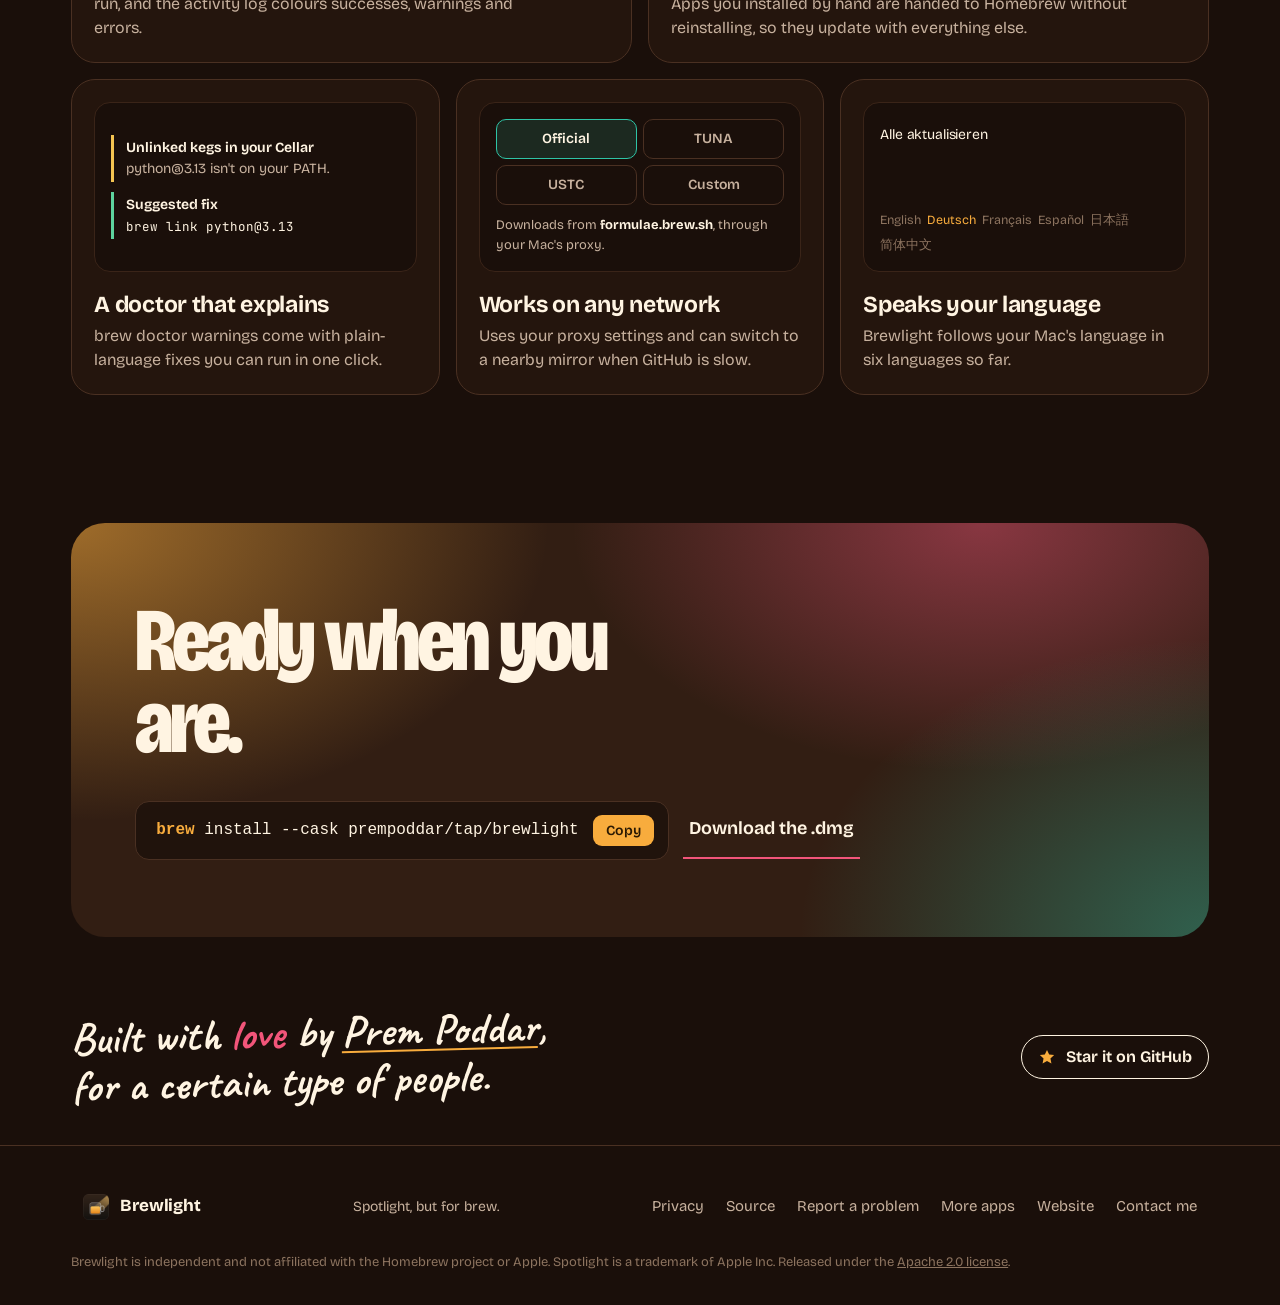
==== commit f7ac7aa2: "Install with Homebrew from prempoddar/tap Fill in the cask's checksum for 0.1.0, point its homepage " ====
--- a/docs/index.html
+++ b/docs/index.html
@@ -367,7 +367,7 @@
     <h1><span>Spotlight,</span><span class="u">but for brew.<svg class="scribble" viewBox="0 0 400 30" preserveAspectRatio="none" aria-hidden="true"><path d="M4 18 C 70 8, 150 10, 230 12 S 360 14, 396 9 M 40 26 C 120 19, 240 18, 330 21"/></svg></span></h1>
     <p class="lede">A fast, native Mac app for Homebrew. Find any of 16,000 formulae and apps as you type, then install, upgrade or fully remove them.</p>
     <div class="cta">
-      <div class="cmd"><code><b>brew</b> install --cask brewlight</code><button class="copy" data-copy="brew install --cask brewlight">Copy</button></div>
+      <div class="cmd"><code><b>brew</b> install --cask prempoddar/tap/brewlight</code><button class="copy" data-copy="brew install --cask prempoddar/tap/brewlight">Copy</button></div>
       <a class="dl" href="https://github.com/PremPoddar/Brewlight/releases/latest/download/Brewlight.dmg">Download the .dmg</a>
     </div>
     <p class="req">Free and open source, made by <a href="https://prempoddar.is-a.dev">Prem Poddar</a>. Needs macOS 26 Tahoe or later.</p>
@@ -536,7 +536,7 @@
     <div class="last-inner">
       <h2 id="last-title">Ready when you are.</h2>
       <div class="cta">
-        <div class="cmd"><code><b>brew</b> install --cask brewlight</code><button class="copy" data-copy="brew install --cask brewlight">Copy</button></div>
+        <div class="cmd"><code><b>brew</b> install --cask prempoddar/tap/brewlight</code><button class="copy" data-copy="brew install --cask prempoddar/tap/brewlight">Copy</button></div>
         <a class="dl" href="https://github.com/PremPoddar/Brewlight/releases/latest/download/Brewlight.dmg">Download the .dmg</a>
       </div>
     </div>
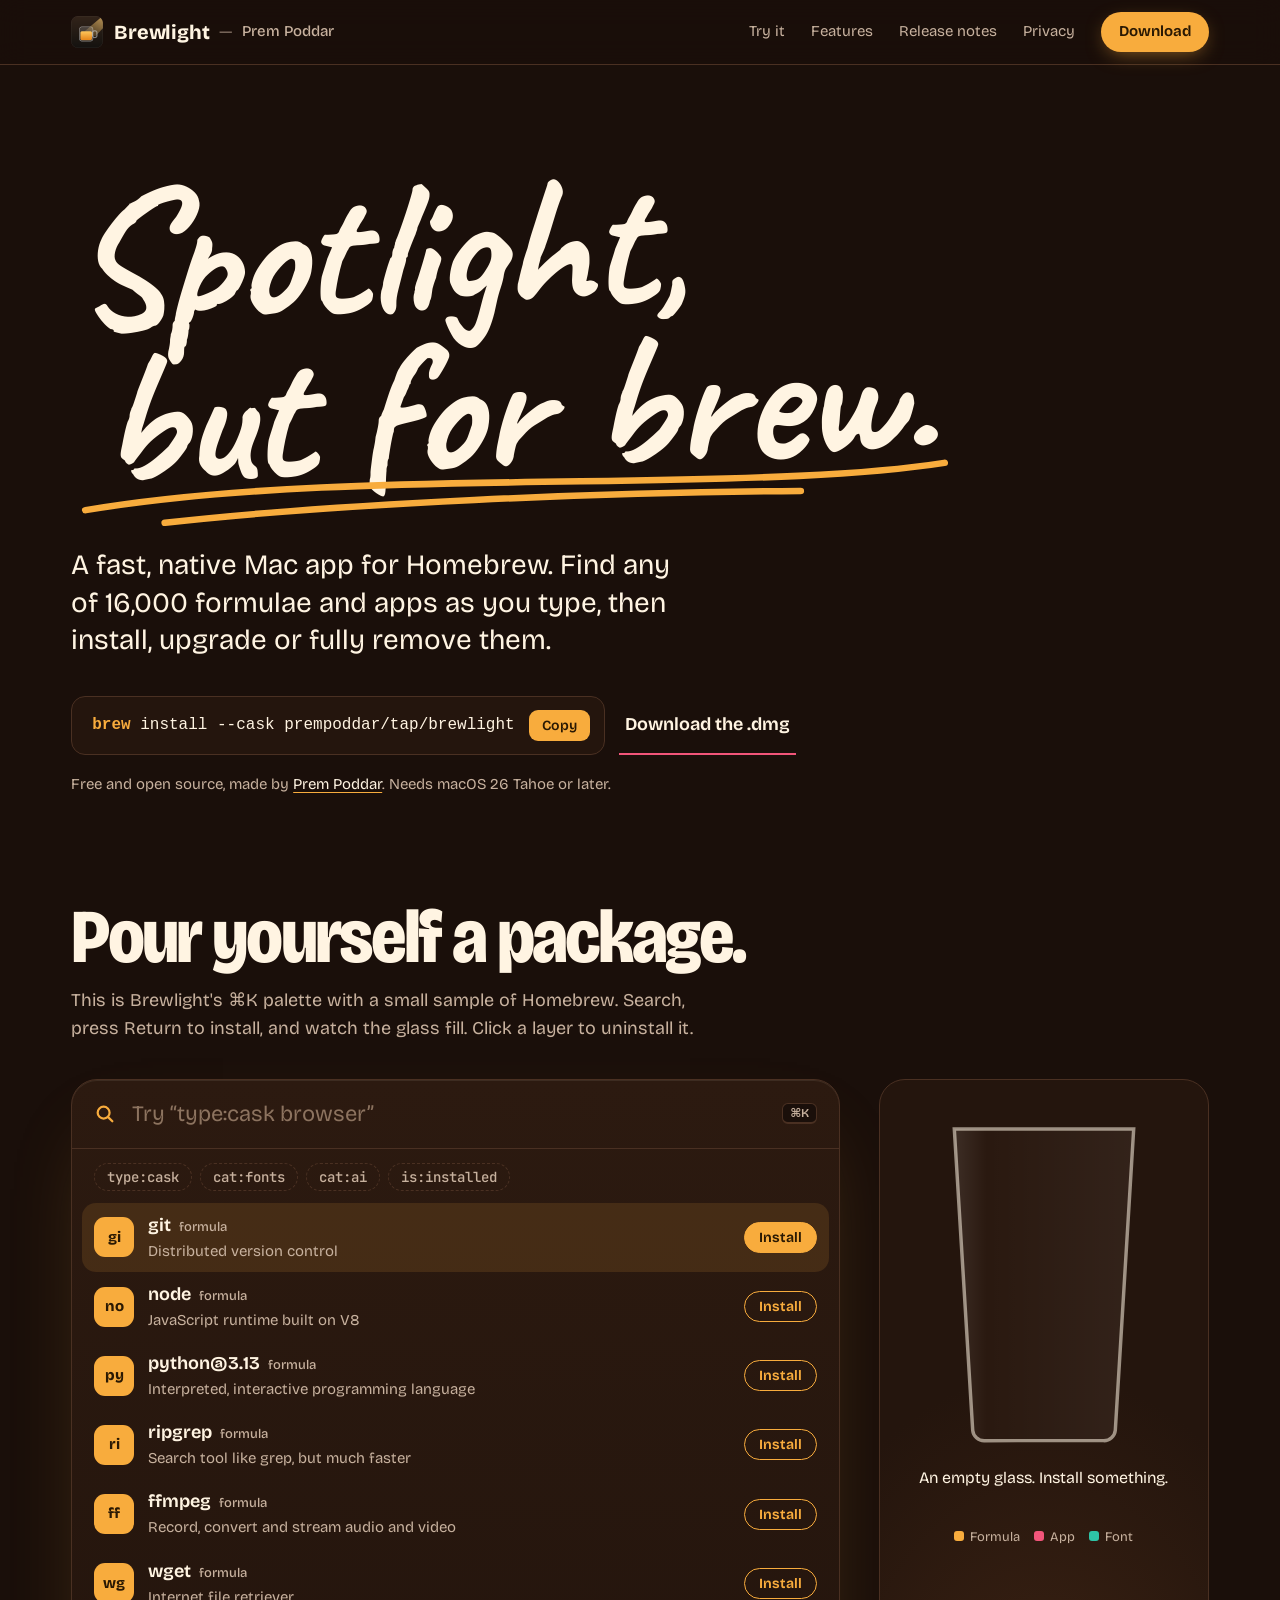
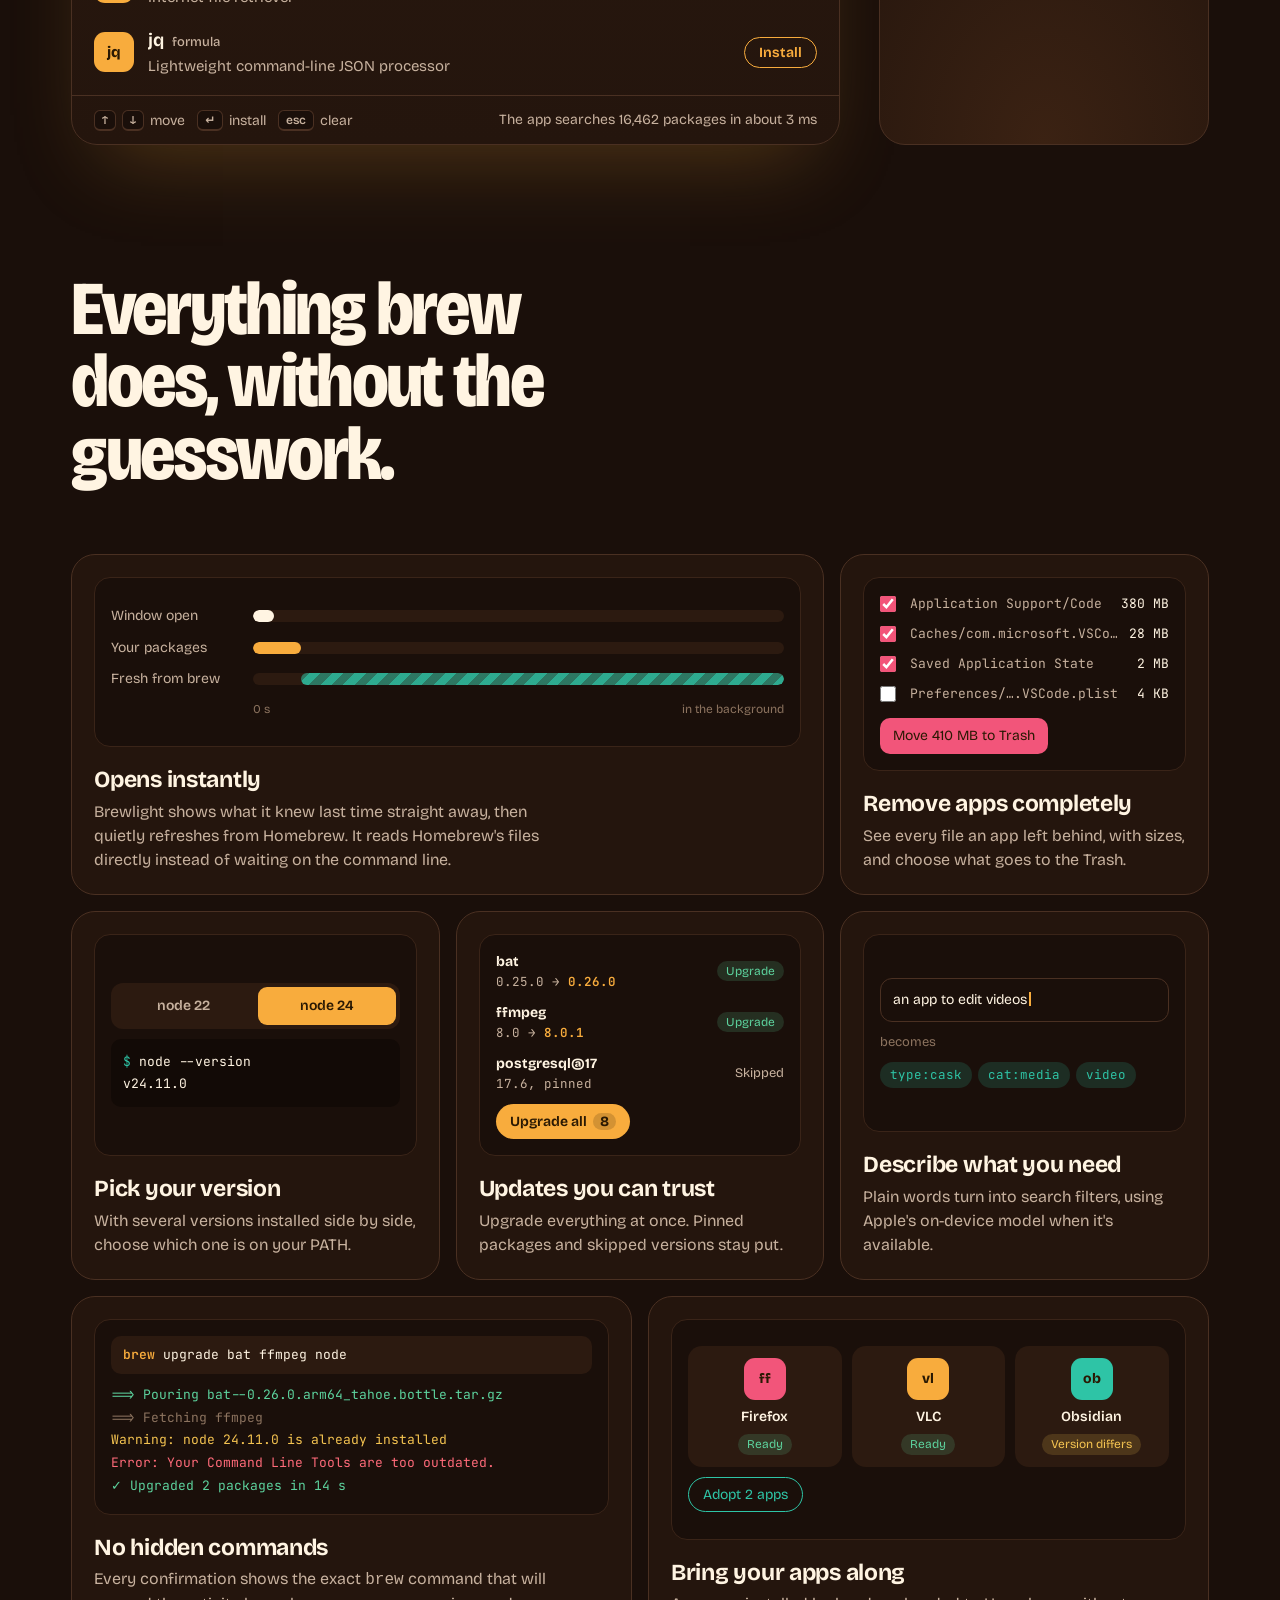
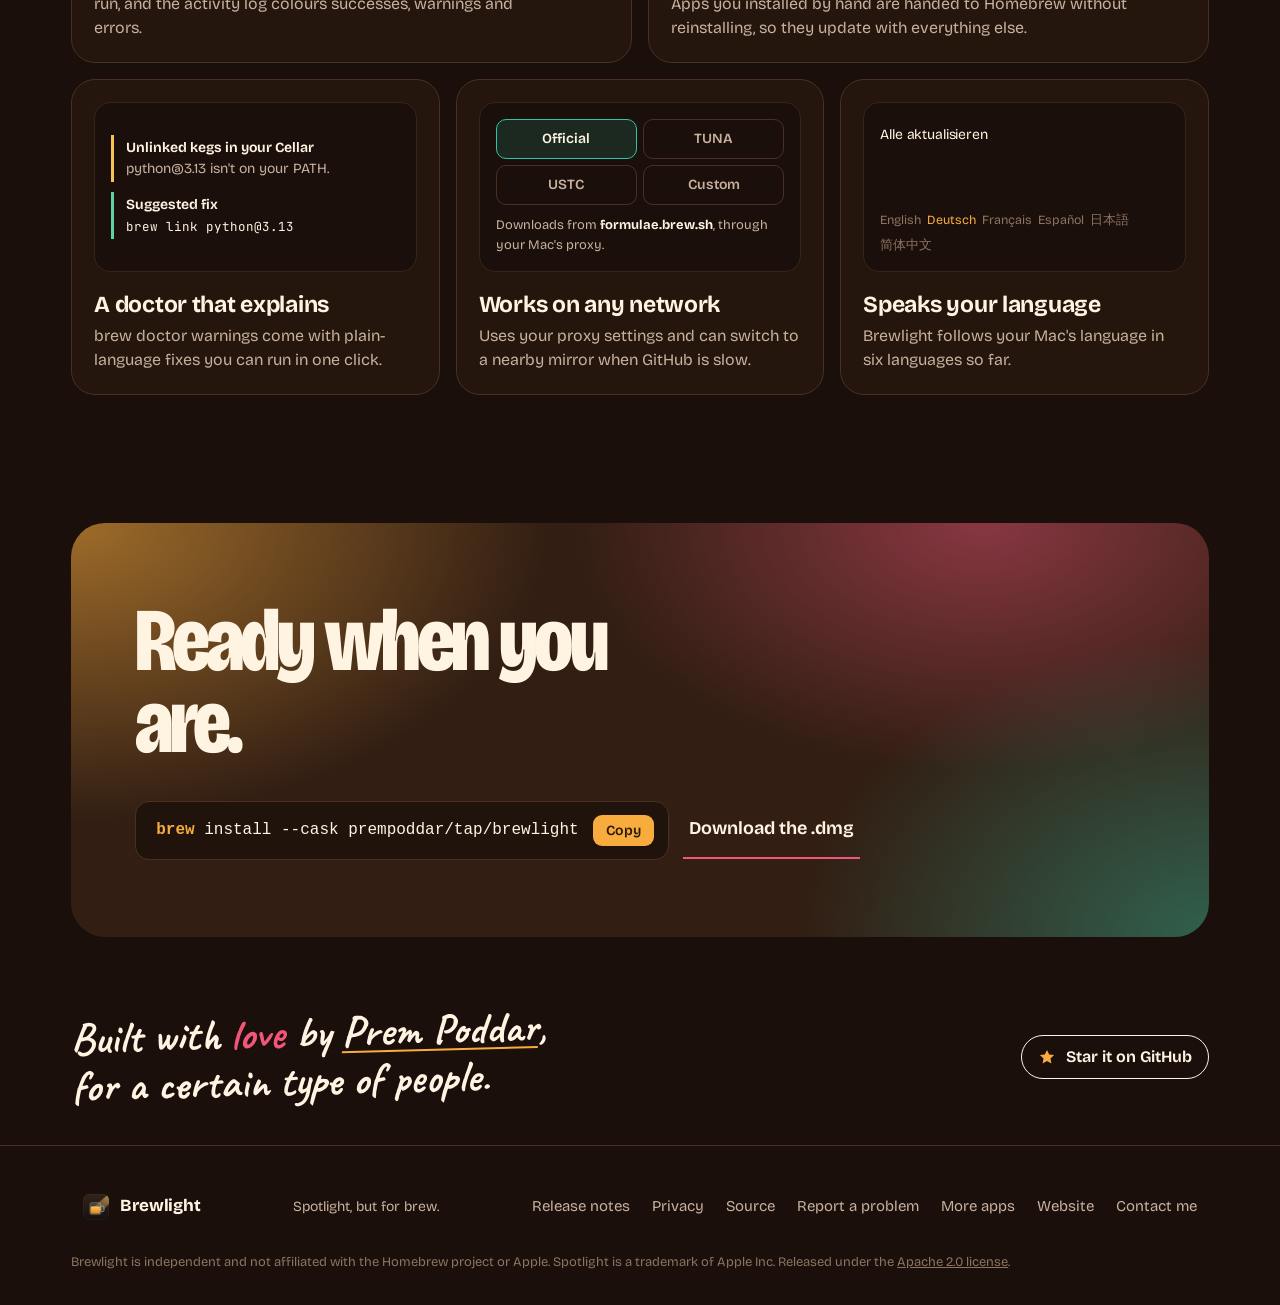
==== commit 9b749d77: "Add a release notes page to the website Covers every release from 0.1.0 to 1.3.0, newest first, and " ====
--- a/docs/index.html
+++ b/docs/index.html
@@ -356,6 +356,7 @@
     <div class="nav-links">
       <a href="#try">Try it</a>
       <a href="#features">Features</a>
+      <a href="changelog/">Release notes</a>
       <a href="privacy/">Privacy</a>
       <a href="#download" class="nav-cta">Download</a>
     </div>
@@ -554,6 +555,7 @@
       <a class="brand" href="./"><img src="assets/icon.png" alt="" width="26" height="26">Brewlight</a>
       <div class="foot-note">Spotlight, but for brew.</div>
       <div class="links">
+        <a href="changelog/">Release notes</a>
         <a href="privacy/">Privacy</a>
         <a href="https://github.com/PremPoddar/Brewlight">Source</a>
         <a href="https://github.com/PremPoddar/Brewlight/issues">Report a problem</a>
--- a/docs/assets/site.css
+++ b/docs/assets/site.css
@@ -24,7 +24,7 @@
   box-shadow: 0 6px 20px -6px rgba(248, 172, 61, .55);
 }
 .nav-links .nav-cta:hover { background: #FFC060; color: var(--ink); }
-@media (max-width: 680px) {
+@media (max-width: 760px) {
   .nav-links a:not(.nav-cta) { display: none; }
 }
 @media (max-width: 520px) {
